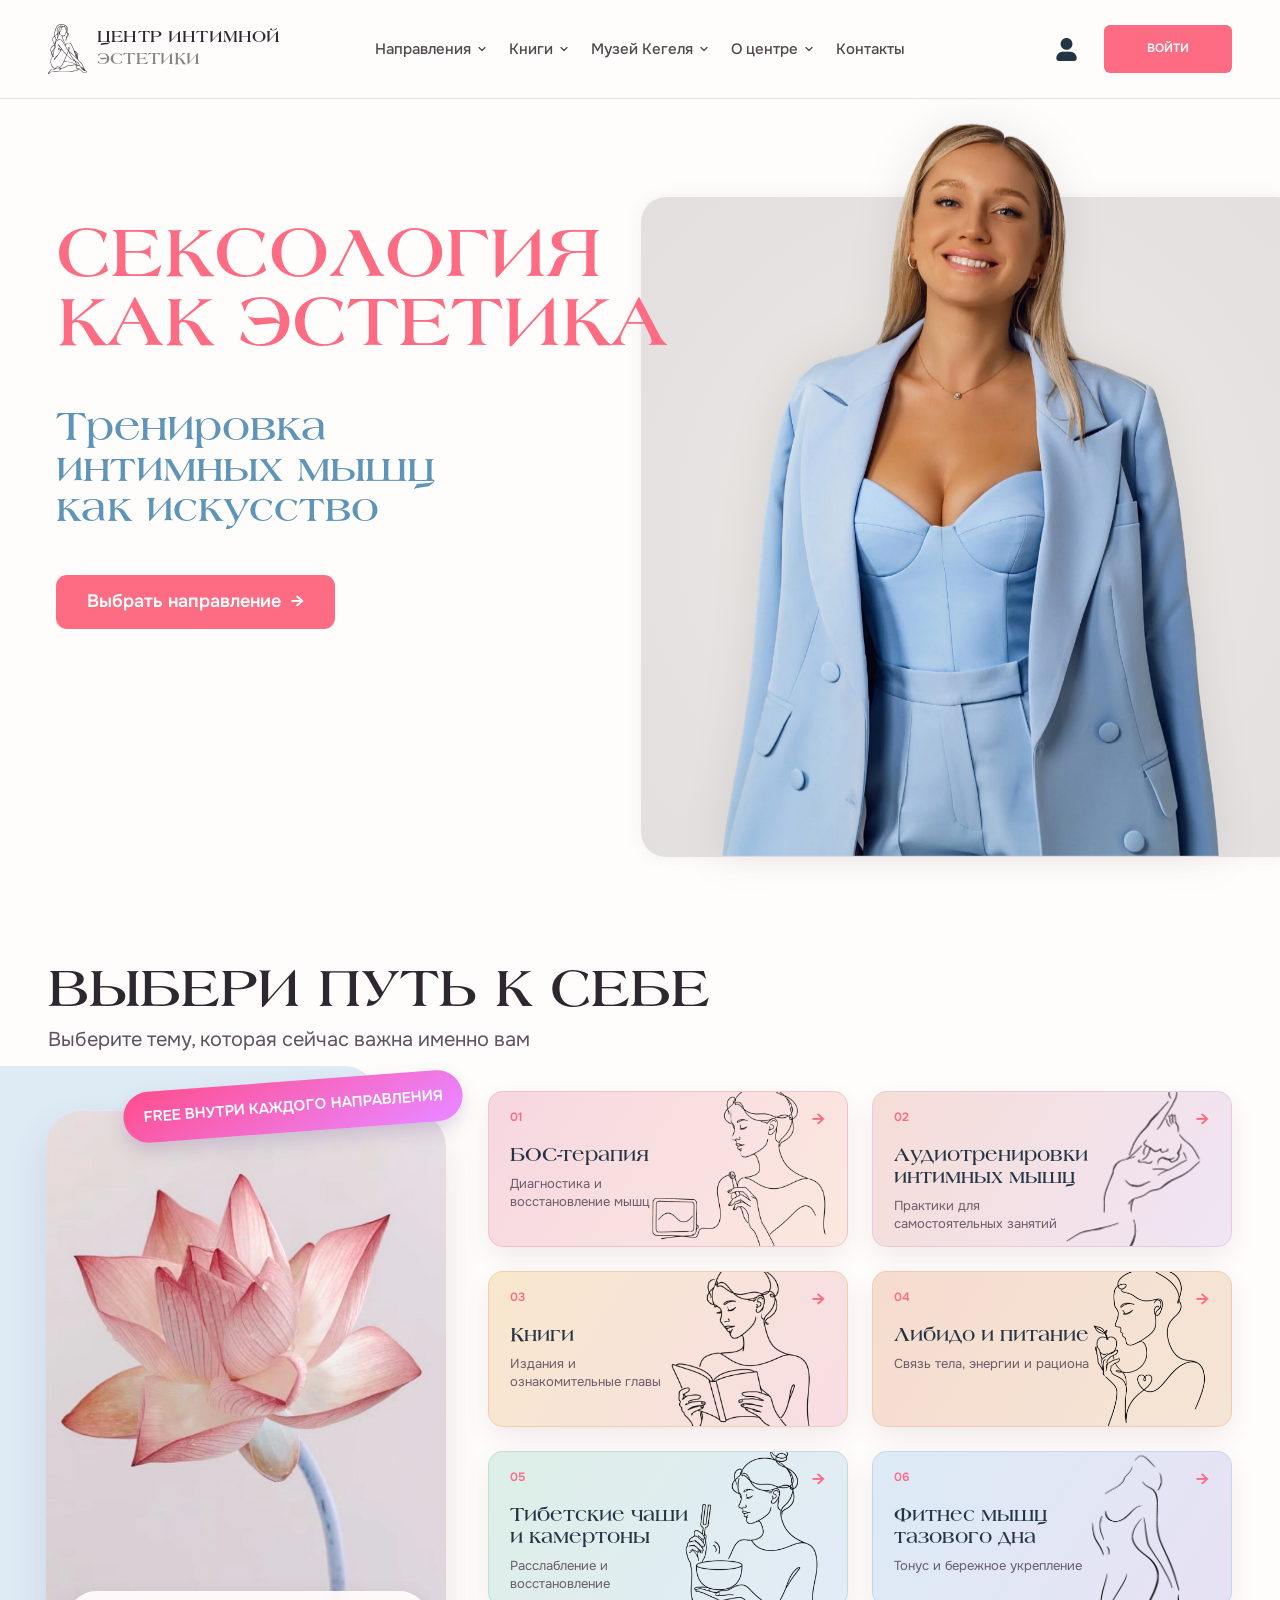
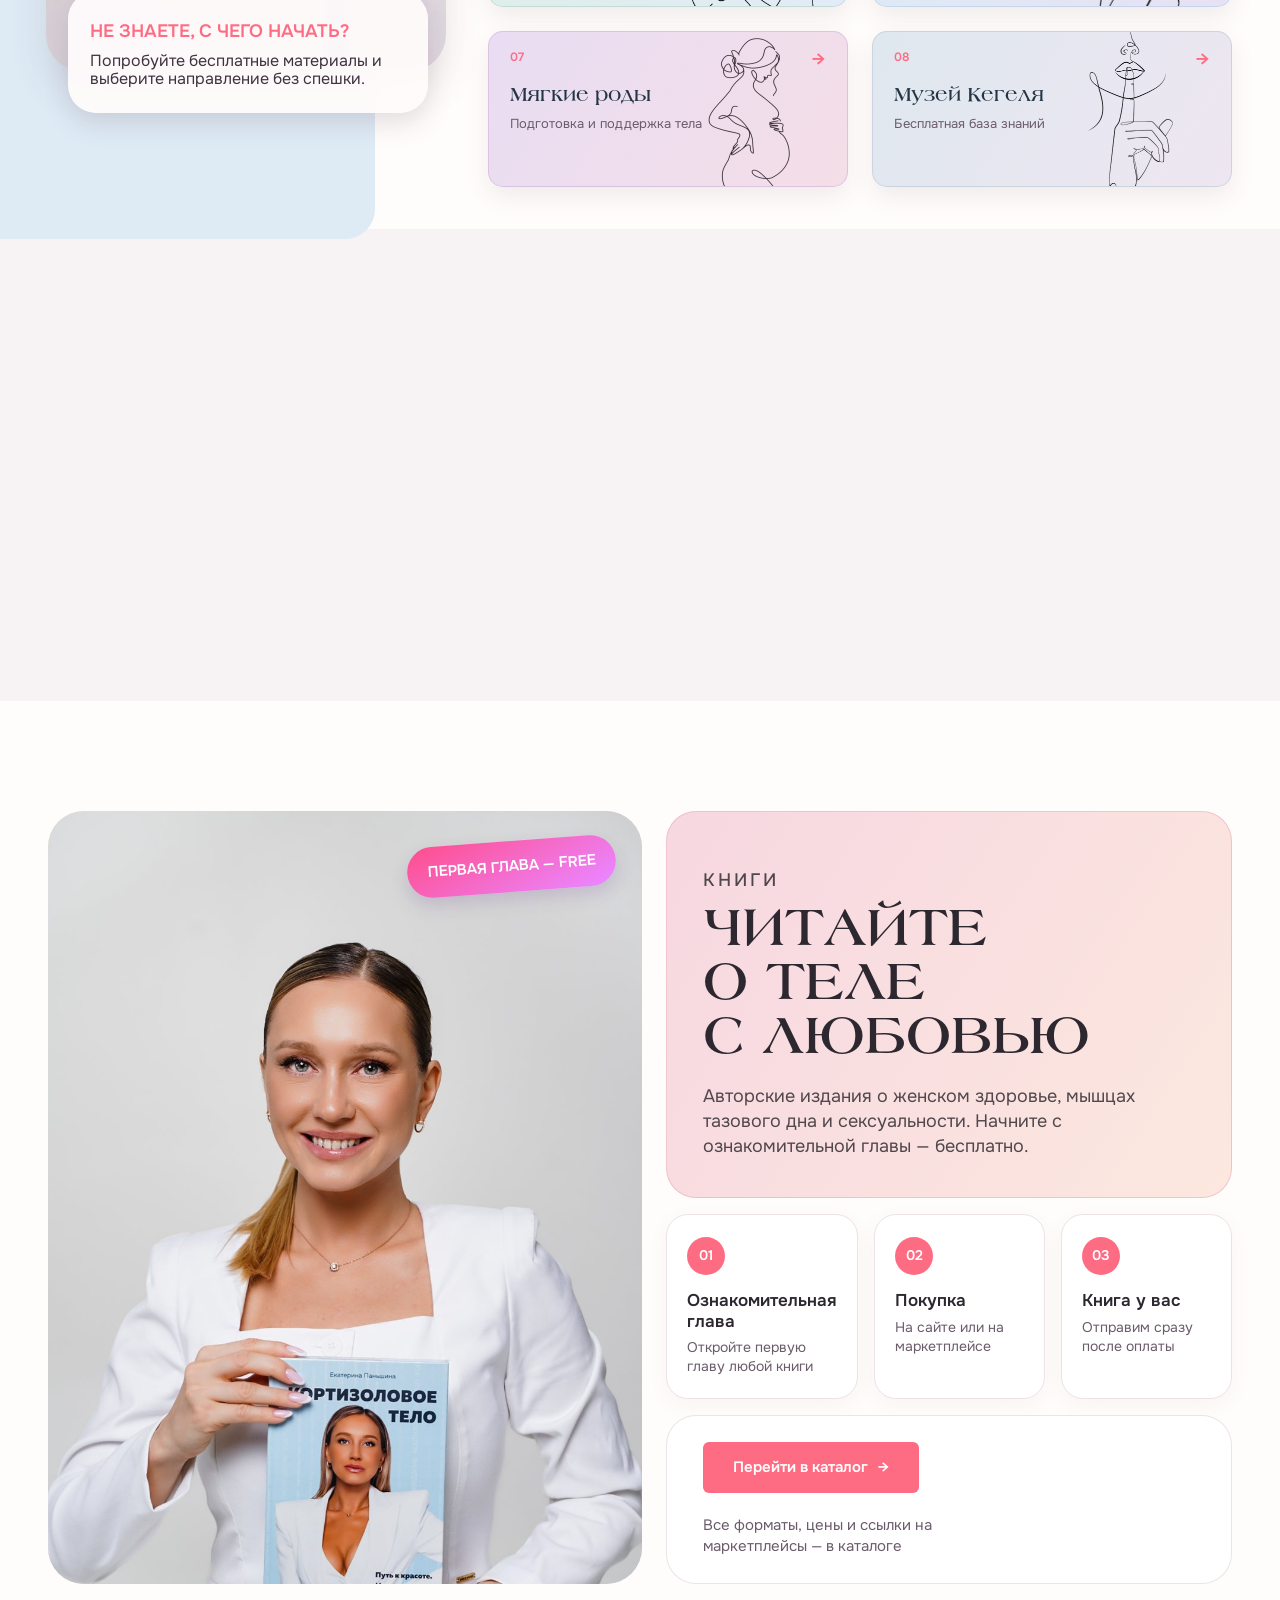
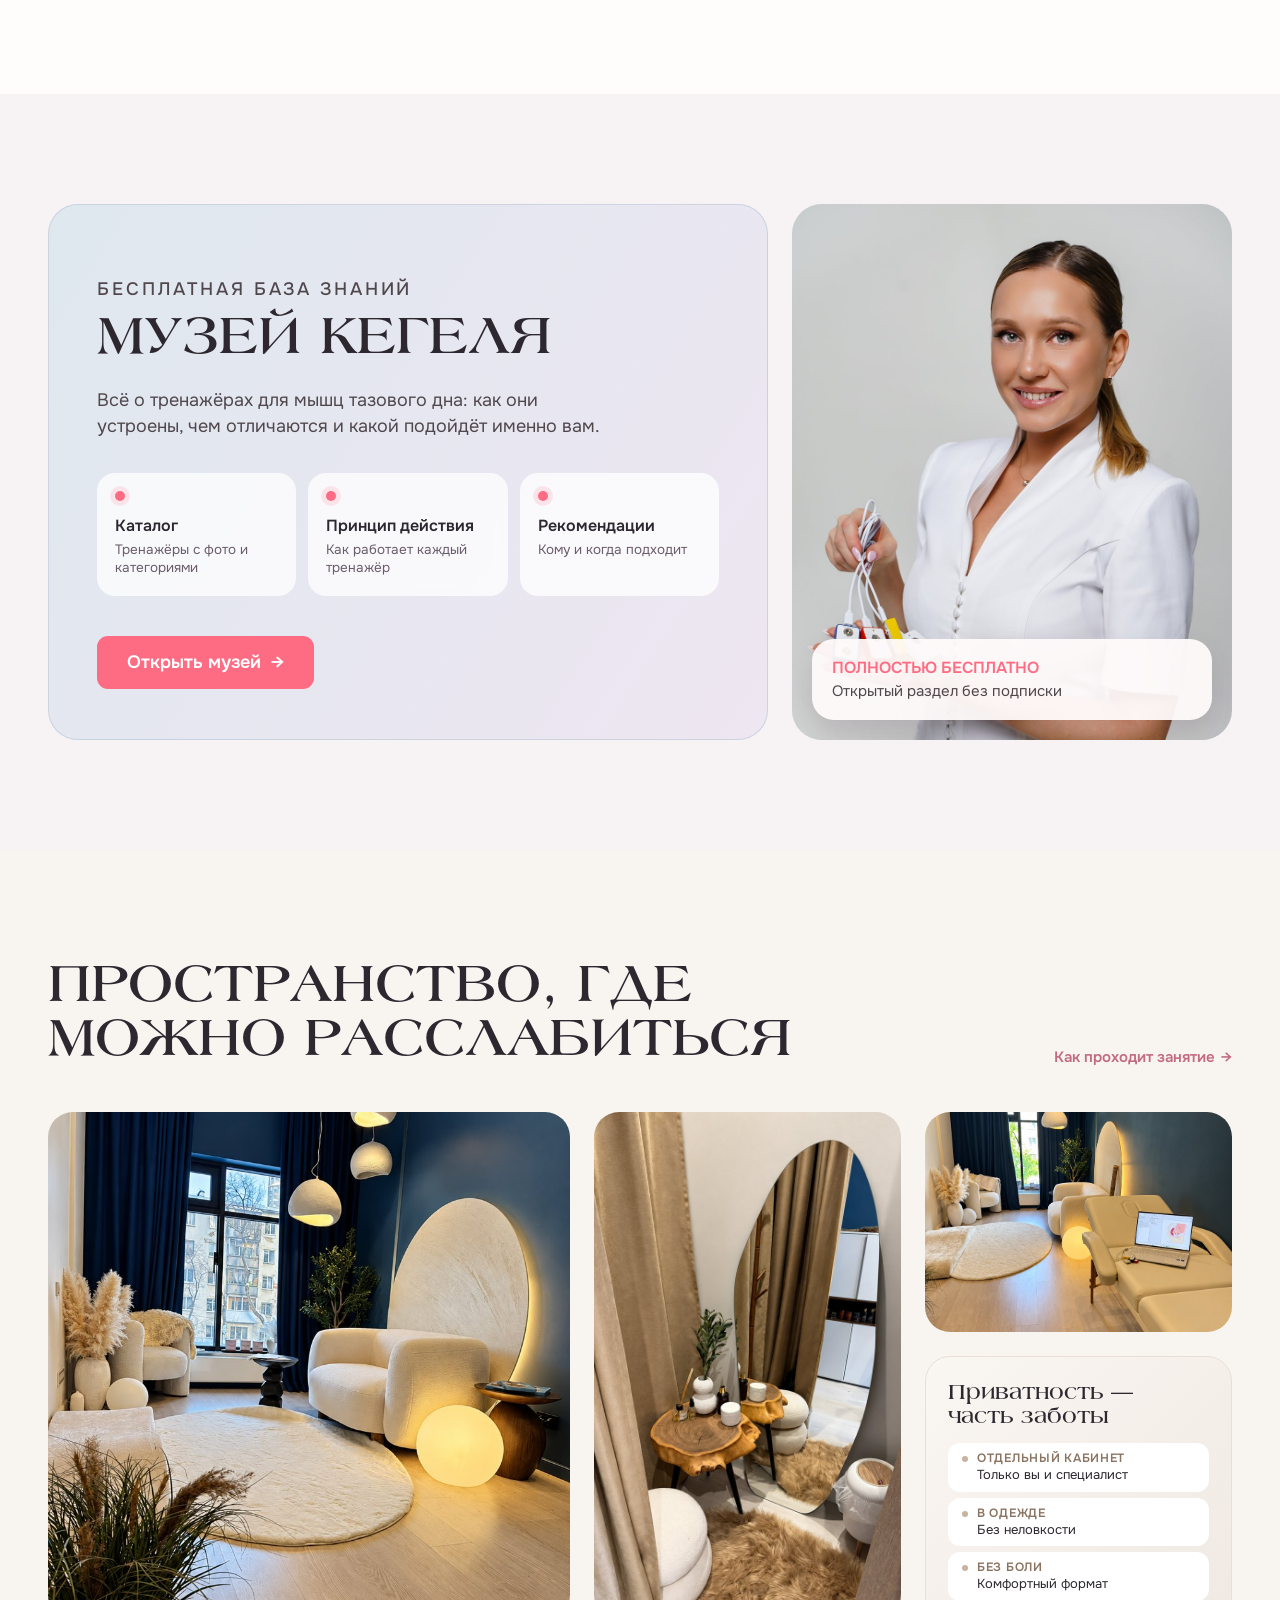
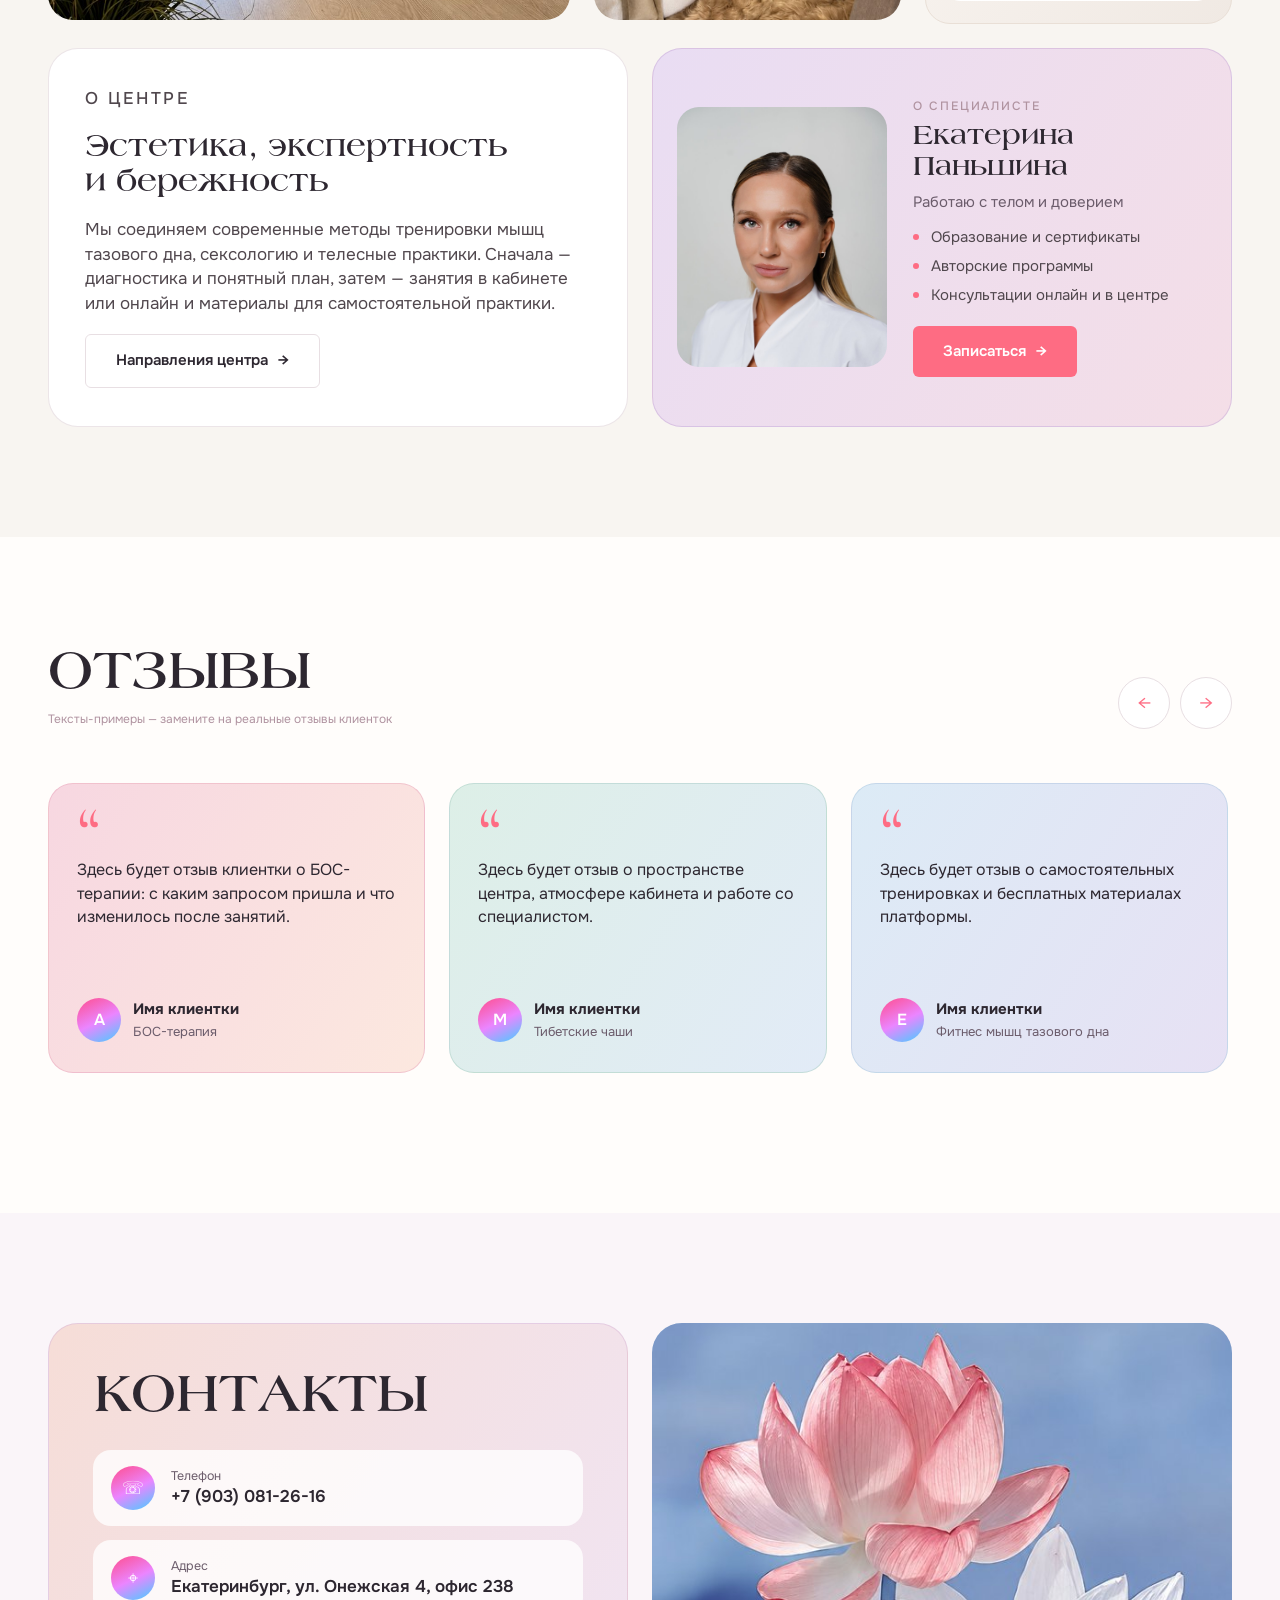
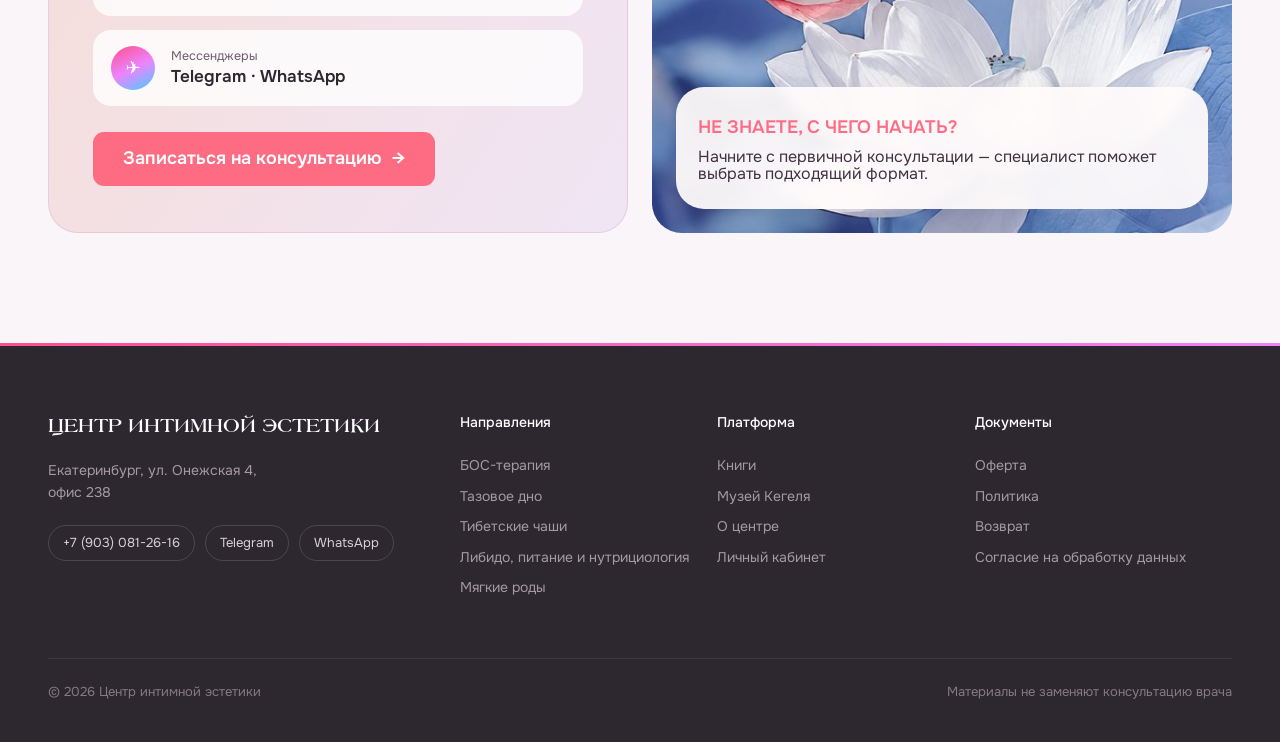
==== site/index.html @ 7b6d7048 "БОС-терапия: попап записи, правки по мобильной версии - Попап записи с формой (имя, телефон с маской" ====
<!doctype html>
<html lang="ru">
<head>
  <meta charset="utf-8">
  <meta name="viewport" content="width=device-width, initial-scale=1">
  <meta name="robots" content="noindex, nofollow, noarchive">
  <title>Центр интимной эстетики — сексология как эстетика</title>
  <meta name="description" content="Платформа женского здоровья: БОС-терапия, фитнес мышц тазового дна, аудиотренировки, книги и Музей Кегеля.">
  <link rel="preconnect" href="https://fonts.googleapis.com">
  <link rel="preconnect" href="https://fonts.gstatic.com" crossorigin>
  <link href="https://fonts.googleapis.com/css2?family=Onest:wght@400;500;600;700&family=Cormorant+Garamond:wght@600&display=swap" rel="stylesheet">
  <link rel="stylesheet" href="css/style.css">
  <link rel="icon" href="assets/img/logo.svg">
</head>
<body data-page="home">
  <div data-header style="height:99px"></div>

  <main>
    <!-- 1. Первый экран -->
    <section class="hero">
      <div class="container hero__inner">
        <div class="hero__text">
          <h1 class="display hero__title">
            <span class="split-line"><span>Сексология</span></span>
            <span class="split-line"><span style="--d:.12s">как эстетика</span></span>
          </h1>
          <p class="hero__sub" data-reveal style="--d:.35s">Тренировка интимных мышц как искусство</p>
          <a class="btn" href="directions.html" data-reveal style="--d:.5s">Выбрать направление <span class="arr">→</span></a>
        </div>
        <div class="hero__media" data-reveal="zoom" style="--d:.15s">
          <div class="hero__plate"></div>
          <img class="hero__photo" src="assets/img/hero-main.png" alt="Екатерина Паньшина" data-parallax="0.04" data-pointer="10">
        </div>
      </div>
    </section>

    <!-- 2. Навигатор направлений -->
    <section class="dirs" id="directions">
      <div class="container">
        <h2 class="h-section"><span class="split-line"><span>Выбери путь к себе</span></span></h2>
        <p class="lead" data-reveal style="--d:.15s;margin-top:10px">Выберите тему, которая сейчас важна именно вам</p>

        <div class="dirs__layout">
          <div class="dirs__aside">
            <div class="dirs__aside-bg" data-reveal="left"></div>
            <span class="badge-free dirs__badge">Free внутри каждого направления</span>
            <div class="dirs__photo" data-reveal="zoom">
              <img src="assets/img/lotus-card.png" alt="Цветок лотоса">
            </div>
            <div class="dirs__hint" data-reveal style="--d:.2s">
              <b>Не знаете, с чего начать?</b>
              <p>Попробуйте бесплатные материалы и выберите направление без спешки.</p>
            </div>
          </div>
          <div class="dir-grid" data-dir-grid></div>
        </div>
      </div>
    </section>

    <!-- 3. Популярные материалы -->
    <section class="materials">
      <div class="container">
        <div class="section-head section-head--row">
          <div data-reveal>
            <p class="eyebrow">Контент</p>
            <h2 class="h-card">Популярные материалы</h2>
          </div>
          <a class="link-arrow" href="directions.html" data-reveal>Все материалы <span class="arr">→</span></a>
        </div>
        <div class="mat-grid">
          <a class="mat-card" href="soon.html?s=fitness" data-reveal style="--d:0s">
            <div class="mat-card__thumb" style="--g:linear-gradient(123deg,#d7e3ec,#e2e6f4)"><span class="mat-card__type">ВИДЕО</span><span class="mat-card__play mat-card__play--pulse"></span></div>
            <div class="mat-card__body"><h3>Дыхание для тазового дна</h3><p>Фитнес · 12 мин</p></div>
          </a>
          <a class="mat-card" href="soon.html?s=audio" data-reveal style="--d:.08s">
            <div class="mat-card__thumb" style="--g:linear-gradient(123deg,#f2dce2,#f3e4ef)"><span class="mat-card__type">АУДИО</span><span class="mat-card__play"></span></div>
            <div class="mat-card__body"><h3>Медитация на расслабление</h3><p>Аудио · 18 мин</p></div>
          </a>
          <a class="mat-card" href="soon.html?s=libido" data-reveal style="--d:.16s">
            <div class="mat-card__thumb" style="--g:linear-gradient(123deg,#eebfde,#f3d3e6)"><span class="mat-card__type">PDF</span></div>
            <div class="mat-card__body"><h3>Рацион для либидо</h3><p>Питание · чек-лист</p></div>
          </a>
          <a class="mat-card" href="bos.html" data-reveal style="--d:.24s">
            <div class="mat-card__thumb" style="--g:linear-gradient(123deg,#e6dbe0,#ece2ee)"><span class="mat-card__type">ВИДЕО</span><span class="mat-card__play"></span></div>
            <div class="mat-card__body"><h3>БОС: первая сессия</h3><p>БОС-терапия · 15 мин</p></div>
          </a>
        </div>
      </div>
    </section>

    <!-- 4. Книги -->
    <section class="section" id="books">
      <div class="container">
        <div class="books">
          <div class="books__visual" data-reveal="left">
            <span class="badge-free">Первая глава — free</span>
            <img src="assets/img/photo-06739.jpg" alt="Екатерина Паньшина с книгой">
          </div>
          <div class="books__content">
            <div class="g-card books__lead" style="--g:var(--g-rose);--bd:var(--b-rose)" data-reveal>
              <p class="eyebrow">Книги</p>
              <h2 class="h-section" style="margin-top:10px">Читайте<br>о теле с&nbsp;любовью</h2>
              <p>Авторские издания о женском здоровье, мышцах тазового дна и сексуальности. Начните с ознакомительной главы — бесплатно.</p>
            </div>
            <div class="steps">
              <div class="step" style="--g:var(--g-sand);--d:.05s" data-reveal><span class="step__n">01</span><b>Ознакомительная глава</b><small>Откройте первую главу любой книги</small></div>
              <div class="step" style="--g:var(--g-peach)" data-reveal><span class="step__n">02</span><b>Покупка</b><small>На сайте или на маркетплейсе</small></div>
              <div class="step" style="--g:var(--g-lilac)" data-reveal><span class="step__n">03</span><b>Книга у вас</b><small>Отправим сразу после оплаты</small></div>
            </div>
            <div class="g-card books__cta" style="--g:#fff" data-reveal>
              <a class="btn btn--sm" href="soon.html?s=books">Перейти в каталог <span class="arr">→</span></a>
              <p>Все форматы, цены и ссылки на маркетплейсы — в каталоге</p>
            </div>
          </div>
        </div>
      </div>
    </section>

    <!-- 5. Музей Кегеля -->
    <section class="section section--soft" id="museum">
      <div class="container">
        <div class="museum">
          <div class="g-card museum__main" style="--g:var(--g-mist);--bd:var(--b-mist)" data-reveal>
            <p class="eyebrow">Бесплатная база знаний</p>
            <h2 class="h-section" style="margin-top:10px">Музей Кегеля</h2>
            <p>Всё о тренажёрах для мышц тазового дна: как они устроены, чем отличаются и какой подойдёт именно вам.</p>
            <div class="museum__features">
              <div class="feature"><i></i><b>Каталог</b><small>Тренажёры с фото и категориями</small></div>
              <div class="feature"><i></i><b>Принцип действия</b><small>Как работает каждый тренажёр</small></div>
              <div class="feature"><i></i><b>Рекомендации</b><small>Кому и когда подходит</small></div>
            </div>
            <a class="btn" href="soon.html?s=museum" style="margin-top:40px">Открыть музей <span class="arr">→</span></a>
          </div>
          <div class="museum__photo" data-reveal="right">
            <img src="assets/img/photo-06756.jpg" alt="Екатерина Паньшина с тренажёрами для мышц тазового дна">
            <div class="museum__tag"><b>Полностью бесплатно</b><span>Открытый раздел без подписки</span></div>
          </div>
        </div>
      </div>
    </section>

    <!-- 6. О центре и пространстве -->
    <section class="section section--warm" id="about">
      <div class="container">
        <div class="section-head section-head--row">
          <div>
            <h2 class="h-section"><span class="split-line"><span>Пространство, где</span></span><span class="split-line"><span style="--d:.1s">можно расслабиться</span></span></h2>
          </div>
          <a class="link-arrow" href="bos.html#cabinet" data-reveal>Как проходит занятие <span class="arr">→</span></a>
        </div>
        <div class="space-grid">
          <div class="space-img space-img--large" data-reveal="zoom"><img src="assets/img/interior-3.jpg" alt="Кабинет центра" loading="lazy"></div>
          <div class="space-img space-img--tall" data-reveal="zoom" style="--d:.1s"><img src="assets/img/interior-1.jpg" alt="Зона переодевания" loading="lazy"></div>
          <div class="space-img space-img--small" data-reveal="zoom" style="--d:.2s"><img src="assets/img/interior-2.jpg" alt="Кушетка и оборудование" loading="lazy"></div>
          <div class="privacy" data-reveal style="--d:.3s">
            <h3>Приватность —<br>часть заботы</h3>
            <ul>
              <li><b>Отдельный кабинет</b>Только вы и специалист</li>
              <li><b>В одежде</b>Без неловкости</li>
              <li><b>Без боли</b>Комфортный формат</li>
            </ul>
          </div>
        </div>

        <div class="about-row" id="specialist">
          <div class="g-card about-card" style="--g:#fff" data-reveal>
            <p class="eyebrow">О центре</p>
            <h3 class="h-card" style="font-size:32px">Эстетика, экспертность<br>и бережность</h3>
            <p>Мы соединяем современные методы тренировки мышц тазового дна, сексологию и телесные практики. Сначала — диагностика и понятный план, затем — занятия в кабинете или онлайн и материалы для самостоятельной практики.</p>
            <a class="btn btn--ghost btn--sm" href="bos.html">Направления центра <span class="arr">→</span></a>
          </div>
          <div class="g-card about-spec" style="--g:var(--g-violet);--bd:var(--b-violet);--d:.1s" data-reveal>
            <div class="about-spec__img"><img src="assets/img/photo-07214.jpg" alt="Екатерина Паньшина" loading="lazy"></div>
            <div>
              <p class="eyebrow">О специалисте</p>
              <h3 class="h-card" style="font-size:28px;margin-top:8px">Екатерина<br>Паньшина</h3>
              <p style="margin-top:8px;font-size:15px;color:var(--muted)">Работаю с телом и доверием</p>
              <ul>
                <li>Образование и сертификаты</li>
                <li>Авторские программы</li>
                <li>Консультации онлайн и в центре</li>
              </ul>
              <a class="btn btn--sm" href="bos.html#formats" data-booking>Записаться <span class="arr">→</span></a>
            </div>
          </div>
        </div>
      </div>
    </section>

    <!-- 7. Отзывы -->
    <section class="section" id="reviews">
      <div class="container reviews-wrap" data-slider>
        <div class="section-head section-head--row">
          <div>
            <h2 class="h-section"><span class="split-line"><span>Отзывы</span></span></h2>
            <span class="placeholder-note">Тексты-примеры — замените на реальные отзывы клиенток</span>
          </div>
          <div class="slider-nav" data-reveal>
            <button class="slider-btn" type="button" data-dir="-1" aria-label="Назад">←</button>
            <button class="slider-btn" type="button" data-dir="1" aria-label="Вперёд">→</button>
          </div>
        </div>
        <div class="reviews">
          <article class="review" style="--g:var(--g-rose);--bd:var(--b-rose)" data-reveal>
            <span class="review__q">“</span>
            <p>Здесь будет отзыв клиентки о БОС-терапии: с каким запросом пришла и что изменилось после занятий.</p>
            <footer><span class="review__ava">А</span><span><b>Имя клиентки</b><small>БОС-терапия</small></span></footer>
          </article>
          <article class="review" style="--g:var(--g-mint);--bd:var(--b-mint);--d:.08s" data-reveal>
            <span class="review__q">“</span>
            <p>Здесь будет отзыв о пространстве центра, атмосфере кабинета и работе со специалистом.</p>
            <footer><span class="review__ava">М</span><span><b>Имя клиентки</b><small>Тибетские чаши</small></span></footer>
          </article>
          <article class="review" style="--g:var(--g-sky);--bd:var(--b-sky);--d:.16s" data-reveal>
            <span class="review__q">“</span>
            <p>Здесь будет отзыв о самостоятельных тренировках и бесплатных материалах платформы.</p>
            <footer><span class="review__ava">Е</span><span><b>Имя клиентки</b><small>Фитнес мышц тазового дна</small></span></footer>
          </article>
          <article class="review" style="--g:var(--g-violet);--bd:var(--b-violet)">
            <span class="review__q">“</span>
            <p>Здесь будет отзыв о подготовке к родам и восстановлении после них.</p>
            <footer><span class="review__ava">О</span><span><b>Имя клиентки</b><small>Мягкие роды</small></span></footer>
          </article>
        </div>
      </div>
    </section>

    <!-- 8. Контакты -->
    <section class="section section--rose" id="contacts">
      <div class="container">
        <div class="contacts">
          <div class="g-card contacts__card" style="--g:var(--g-lilac);--bd:var(--b-lilac)" data-reveal="left">
            <h2 class="h-section">Контакты</h2>
            <div class="contacts__list">
              <a class="contacts__row" href="tel:+79030812616"><span class="contacts__ico">☏</span><span><small>Телефон</small><b>+7 (903) 081-26-16</b></span></a>
              <div class="contacts__row"><span class="contacts__ico">⌖</span><span><small>Адрес</small><b>Екатеринбург, ул. Онежская 4, офис 238</b></span></div>
              <a class="contacts__row" href="#"><span class="contacts__ico">✈</span><span><small>Мессенджеры</small><b>Telegram · WhatsApp</b></span></a>
            </div>
            <a class="btn" href="bos.html#formats" data-booking="online" style="align-self:flex-start">Записаться на консультацию <span class="arr">→</span></a>
          </div>
          <div class="contacts__visual" data-reveal="right">
            <img src="assets/img/flower-bg-3.jpg" alt="">
            <div class="dirs__hint">
              <b>Не знаете, с чего начать?</b>
              <p>Начните с первичной консультации — специалист поможет выбрать подходящий формат.</p>
            </div>
          </div>
        </div>
      </div>
    </section>
  </main>

  <div data-footer></div>
  <script src="js/main.js"></script>
</body>
</html>
---- site/css/style.css ----
/* ==========================================================================
   Центр интимной эстетики — стили
   Токены сняты с макета Figma (Page 6)
   ========================================================================== */

@font-face {
  font-family: "LagunaC";
  src: url("../assets/fonts/lagunac_bold.otf") format("opentype");
  font-weight: 700;
  font-display: swap;
}
@font-face {
  font-family: "LagunaC";
  src: url("../assets/fonts/lagunac.otf") format("opentype");
  font-weight: 400;
  font-display: swap;
}

:root {
  /* фон */
  --bg: #fffdfb;
  --bg-rose: #faf5f9;
  --bg-soft: #f7f2f4;
  --bg-sky: #edf3fa;
  --bg-sky-2: #deebf5;

  /* текст */
  --ink: #2d2730;
  --ink-2: #332633;
  --ink-blue: #233544;
  --text: #50474d;
  --text-2: #615261;
  --muted: #6b5c6b;
  --muted-2: #897f7f;
  --line: #e8dfe3;
  --line-2: #ece3e6;

  /* акценты */
  --pink: #fe6c83;
  --pink-hover: #f7566f;
  --pink-deep: #c26b82;
  --blue: #5e94b8;
  --caption: #b093a0;

  /* градиенты плашек направлений — основа визуального языка сайта */
  --g-rose:     linear-gradient(123deg, #f7d7e1 0%, #fce8df 100%);
  --g-lilac:    linear-gradient(123deg, #f6ddd7 0%, #f0e5f5 100%);
  --g-sand:     linear-gradient(123deg, #f8e8cd 0%, #f8dde4 100%);
  --g-peach:    linear-gradient(123deg, #f5dccf 0%, #f5e5d5 100%);
  --g-mint:     linear-gradient(123deg, #ddefe7 0%, #e2ebf7 100%);
  --g-sky:      linear-gradient(123deg, #dcebf6 0%, #e7e1f4 100%);
  --g-violet:   linear-gradient(123deg, #e9ddf3 0%, #f4dee7 100%);
  --g-mist:     linear-gradient(123deg, #dfe8ef 0%, #eee6f1 100%);
  --g-periwinkle: linear-gradient(110deg, #c9d6fb 0%, #e9eefd 100%);
  --g-badge:    linear-gradient(154deg, #ff4d8c 0%, #eb85ff 52%, #54c7ff 95%);

  --b-rose: rgba(234, 165, 187, .5);
  --b-lilac: rgba(218, 183, 216, .5);
  --b-sand: rgba(229, 190, 131, .5);
  --b-peach: rgba(231, 183, 154, .5);
  --b-mint: rgba(168, 206, 194, .5);
  --b-sky: rgba(171, 200, 224, .5);
  --b-violet: rgba(200, 170, 216, .5);
  --b-mist: rgba(175, 194, 208, .5);

  --shadow-card: 0 10px 24px rgba(89, 59, 82, .09);
  --shadow-card-hover: 0 22px 44px rgba(89, 59, 82, .16);
  --shadow-soft: 0 6px 20px rgba(90, 70, 80, .05);

  --font-display: "LagunaC", "Cormorant Garamond", Georgia, serif;
  --font-body: "Onest", system-ui, -apple-system, "Segoe UI", sans-serif;
  --font-price: "Cormorant Garamond", Georgia, serif;

  --container: 1280px;
  --gutter: 80px;
  --header-h: 99px;
  --ease: cubic-bezier(.22, .8, .24, 1);
  --ease-spring: cubic-bezier(.34, 1.56, .64, 1);
}

*, *::before, *::after { box-sizing: border-box; }
html { scroll-behavior: smooth; -webkit-text-size-adjust: 100%; }
body {
  margin: 0;
  font-family: var(--font-body);
  font-size: 16px;
  line-height: 1.4;
  color: var(--text);
  background: var(--bg);
  -webkit-font-smoothing: antialiased;
  overflow-x: hidden;
}
html, body { overflow-x: clip; }
main > section { overflow-x: clip; }
img { max-width: 100%; display: block; }
a { color: inherit; text-decoration: none; }
button { font: inherit; color: inherit; background: none; border: 0; padding: 0; cursor: pointer; }
h1, h2, h3, h4, p { margin: 0; }
ul { margin: 0; padding: 0; list-style: none; }
:focus-visible { outline: 2px solid var(--pink); outline-offset: 3px; border-radius: 6px; }
html:has(body.is-locked) { overflow: hidden; }

.container {
  width: 100%;
  max-width: calc(var(--container) + var(--gutter) * 2);
  margin: 0 auto;
  padding: 0 var(--gutter);
}
.visually-hidden { position: absolute !important; width: 1px; height: 1px; overflow: hidden; clip: rect(0 0 0 0); white-space: nowrap; }

/* ---------- типографика ---------- */
.display {
  font-family: var(--font-display);
  font-weight: 700;
  line-height: .96;
  text-transform: uppercase;
  color: var(--ink);
}
.h-section {
  font-family: var(--font-display);
  font-weight: 700;
  font-size: 54px;
  line-height: 1;
  text-transform: uppercase;
  color: var(--ink);
  letter-spacing: 0;
}
.h-card {
  font-family: var(--font-display);
  font-weight: 700;
  color: var(--ink);
  line-height: 1.1;
}
.lead { font-size: 20px; line-height: 1.1; color: var(--text-2); }
.eyebrow {
  font-size: 12px;
  font-weight: 500;
  letter-spacing: .16em;
  text-transform: uppercase;
  color: var(--caption);
}
.kicker {
  font-size: 15px;
  font-weight: 600;
  text-transform: uppercase;
  color: var(--pink);
  letter-spacing: 0;
}
.section-head { margin-bottom: 44px; }
.section-head .lead { margin-top: 14px; }
.section-head--row { display: flex; align-items: flex-end; justify-content: space-between; gap: 24px; }

/* ---------- кнопки ---------- */
.btn {
  --btn-bg: var(--pink);
  position: relative;
  display: inline-flex;
  align-items: center;
  justify-content: center;
  gap: 10px;
  padding: 15px 30px;
  border-radius: 11px;
  background: var(--btn-bg);
  color: #fff;
  font-weight: 600;
  font-size: 18px;
  line-height: 1.3;
  white-space: nowrap;
  overflow: hidden;
  isolation: isolate;
  transition: transform .35s var(--ease), box-shadow .35s var(--ease), background-color .3s;
  box-shadow: 0 8px 18px rgba(254, 108, 131, .0);
}
.btn::before { /* мягкий градиентный перелив при наведении */
  content: "";
  position: absolute; inset: 0;
  background: var(--g-badge);
  opacity: 0;
  z-index: -1;
  transition: opacity .45s var(--ease);
}
.btn::after { /* блик */
  content: "";
  position: absolute; top: 0; bottom: 0; left: -60%;
  width: 40%;
  background: linear-gradient(100deg, transparent, rgba(255,255,255,.45), transparent);
  transform: skewX(-18deg);
  transition: left .7s var(--ease);
  z-index: -1;
}
.btn:hover { transform: translateY(-2px); box-shadow: 0 12px 26px rgba(254, 108, 131, .35); }
.btn:hover::after { left: 130%; }
.btn:active { transform: translateY(0) scale(.98); }
.btn .arr { display: inline-block; transition: transform .35s var(--ease-spring); }
.btn:hover .arr { transform: translateX(4px); }
.btn--sm { font-size: 15px; padding: 16px 30px; border-radius: 6px; }
.btn--xs { font-size: 12px; padding: 16px 20px; border-radius: 6px; text-transform: uppercase; min-width: 128px; }
.btn--ghost {
  --btn-bg: #fff;
  color: var(--ink);
  border: 1px solid var(--line);
}
.btn--ghost:hover { color: #fff; border-color: transparent; }
.btn--ghost:hover::before { opacity: 1; }
.btn--gradient::before { opacity: 1; }
.link-arrow {
  display: inline-flex; align-items: center; gap: 6px;
  color: var(--pink-deep); font-weight: 600; font-size: 15px;
}
.link-arrow .arr { transition: transform .35s var(--ease-spring); }
.link-arrow:hover .arr { transform: translateX(5px); }

/* ---------- градиентная плашка FREE ---------- */
.badge-free {
  display: inline-flex; align-items: center; justify-content: center;
  padding: 18px 20px;
  border-radius: 60px;
  background: var(--g-badge);
  background-size: 180% 180%;
  color: #fff;
  font-weight: 600;
  font-size: 15px;
  line-height: 1;
  text-transform: uppercase;
  white-space: nowrap;
  box-shadow: 0 8px 18px rgba(97, 56, 140, .18);
  transform: rotate(-4.25deg);
  animation: gradientShift 6s ease-in-out infinite, badgeFloat 5s ease-in-out infinite;
}
@keyframes gradientShift { 0%,100% { background-position: 0% 30%; } 50% { background-position: 100% 70%; } }
@keyframes badgeFloat { 0%,100% { transform: rotate(-4.25deg) translateY(0); } 50% { transform: rotate(-3deg) translateY(-6px); } }

.chip {
  display: inline-flex; align-items: center;
  padding: 3px 9px;
  border-radius: 6px;
  font-size: 15px;
  color: var(--text);
  background: #e3e9fb;
}

/* ==========================================================================
   Header
   ========================================================================== */
.site-header {
  position: sticky; top: 0; z-index: 100;
  background: rgba(255, 253, 251, .92);
  backdrop-filter: blur(10px);
  -webkit-backdrop-filter: blur(10px);
  border-bottom: 1px solid var(--line);
  transition: box-shadow .4s var(--ease), background-color .4s;
}
.site-header.is-scrolled { box-shadow: 0 10px 30px rgba(89, 59, 82, .07); background: rgba(255, 253, 251, .97); }
.header-bar {
  position: relative;
  display: flex; align-items: center; justify-content: space-between;
  height: 98px;
  transition: height .4s var(--ease);
}
.site-header.is-scrolled .header-bar { height: 78px; }

.logo { display: flex; align-items: center; gap: 10px; filter: drop-shadow(0 0 10px #fff); }
.logo img { width: 39px; height: 50px; transition: transform .6s var(--ease); }
.logo:hover img { transform: rotate(-6deg) scale(1.05); }
.logo__text {
  font-family: var(--font-display); font-weight: 700;
  font-size: 17px; line-height: 18.7px; letter-spacing: .01em; text-transform: uppercase;
  display: flex; flex-direction: column; gap: 3px;
}
.logo__text span:first-child { color: #2d2730; }
.logo__text span:last-child { color: var(--muted-2); }

.nav { position: absolute; left: 50%; transform: translateX(-50%); display: flex; gap: 30px; align-items: center; }
.nav__item { position: relative; }
.nav__link {
  position: relative;
  display: inline-flex; align-items: center; gap: 6px;
  font-size: 15px; font-weight: 500; color: var(--text);
  padding: 10px 0;
  transition: color .25s;
}
.nav__link::after {
  content: ""; position: absolute; left: 0; right: 0; bottom: 2px; height: 2px;
  background: var(--ink); border-radius: 2px;
  transform: scaleX(0); transform-origin: left;
  transition: transform .45s var(--ease);
}
.nav__link:hover, .nav__item.is-open .nav__link { color: var(--ink); }
.nav__link:hover::after, .nav__item.is-open .nav__link::after, .nav__link.is-active::after { transform: scaleX(1); }
.nav__link.is-active { color: var(--ink); }
.nav__link .chev { width: 10px; height: 10px; transition: transform .35s var(--ease); }
.nav__item.is-open .chev { transform: rotate(180deg); }

.header-actions { display: flex; align-items: center; gap: 16px; }
.icon-btn {
  width: 44px; height: 44px; border-radius: 50%;
  display: grid; place-items: center;
  transition: background-color .3s, transform .3s var(--ease);
}
.icon-btn:hover { background: var(--bg-soft); transform: translateY(-1px); }
.icon-user {
  width: 23px; height: 23px; background: var(--ink-blue);
  -webkit-mask: url("../assets/img/icon-user.png") center / contain no-repeat;
          mask: url("../assets/img/icon-user.png") center / contain no-repeat;
}
.burger { display: none; width: 44px; height: 44px; border-radius: 50%; background: var(--bg-soft); position: relative; }
.burger span { position: absolute; left: 13px; right: 13px; height: 1.6px; background: var(--ink); border-radius: 2px; transition: transform .45s var(--ease), opacity .3s, top .45s var(--ease); }
.burger span:nth-child(1) { top: 18px; }
.burger span:nth-child(2) { top: 25px; }
.is-menu-open .burger span:nth-child(1) { top: 21.5px; transform: rotate(45deg); }
.is-menu-open .burger span:nth-child(2) { top: 21.5px; transform: rotate(-45deg); }

/* ---------- мега-меню (десктоп) ---------- */
.mega {
  position: absolute; left: 0; right: 0; top: 100%;
  pointer-events: none;
  visibility: hidden;
}
.mega__panel {
  background: rgba(255, 253, 251, .98);
  border-bottom: 1px solid var(--line);
  box-shadow: 0 30px 60px rgba(89, 59, 82, .12);
  border-radius: 0 0 30px 30px;
  clip-path: inset(0 0 100% 0 round 0 0 30px 30px);
  transition: clip-path .55s var(--ease);
  overflow: hidden;
}
.mega.is-open { pointer-events: auto; visibility: visible; }
.mega.is-open .mega__panel { clip-path: inset(0 0 0 0 round 0 0 30px 30px); }
.mega__inner { padding-top: 34px; padding-bottom: 38px; }
.mega__section { display: none; }
.mega__section.is-active { display: grid; }
.mega [data-stagger] > * { opacity: 0; transform: translateY(12px); transition: opacity .45s var(--ease), transform .55s var(--ease); }
.mega.is-open .mega__section.is-active [data-stagger] > * { opacity: 1; transform: none; }
.mega.is-open .mega__section.is-active [data-stagger] > *:nth-child(2) { transition-delay: .04s; }
.mega.is-open .mega__section.is-active [data-stagger] > *:nth-child(3) { transition-delay: .08s; }
.mega.is-open .mega__section.is-active [data-stagger] > *:nth-child(4) { transition-delay: .12s; }
.mega.is-open .mega__section.is-active [data-stagger] > *:nth-child(5) { transition-delay: .16s; }
.mega.is-open .mega__section.is-active [data-stagger] > *:nth-child(6) { transition-delay: .2s; }
.mega.is-open .mega__section.is-active [data-stagger] > *:nth-child(7) { transition-delay: .24s; }
.mega.is-open .mega__section.is-active [data-stagger] > *:nth-child(8) { transition-delay: .28s; }
.mega-backdrop {
  position: fixed; inset: 0; z-index: 90;
  background: rgba(45, 39, 48, .18);
  backdrop-filter: blur(2px);
  opacity: 0; visibility: hidden;
  transition: opacity .4s var(--ease), visibility .4s;
}
.mega-backdrop.is-on { opacity: 1; visibility: visible; }

.mega__section--dirs { grid-template-columns: 1fr 330px; gap: 40px; }
.mega__title { display: flex; align-items: baseline; justify-content: space-between; margin-bottom: 18px; }
.mega__title h3 { font-family: var(--font-display); font-size: 26px; color: var(--ink); text-transform: uppercase; }
.mega-grid { display: grid; grid-template-columns: repeat(4, 1fr); gap: 14px; }
.mini-dir {
  position: relative; overflow: hidden;
  height: 118px;
  padding: 13px 15px;
  border-radius: 14px;
  border: 1px solid var(--bd, var(--line));
  background: var(--g, var(--g-rose));
  display: flex; flex-direction: column; justify-content: space-between;
  transition: transform .45s var(--ease), box-shadow .45s var(--ease);
}
.mini-dir:hover { transform: translateY(-3px); box-shadow: var(--shadow-card); }
.mini-dir__num { font-size: 11px; font-weight: 600; color: var(--pink); }
.mini-dir__name { position: relative; z-index: 1; font-family: var(--font-display); font-weight: 700; font-size: 15.5px; line-height: 1.08; color: var(--ink-blue); max-width: 74%; }
.mini-dir__meta { position: relative; z-index: 1; font-size: 11.5px; color: var(--muted); max-width: 70%; line-height: 1.2; }
.mini-dir img { position: absolute; right: -8px; bottom: -12px; height: 118px; width: auto; opacity: .8; transition: transform .6s var(--ease), opacity .4s; pointer-events: none; }
.mini-dir:hover img { opacity: 1; }
.mini-dir:hover img { transform: translate(-4px, -4px) scale(1.04); }

.mega-promo {
  position: relative; overflow: hidden;
  border-radius: 22px;
  background: var(--g-periwinkle);
  padding: 22px;
  display: flex; flex-direction: column; justify-content: space-between;
  min-height: 246px;
}
.mega-promo img { position: absolute; right: -24px; bottom: 0; height: 250px; width: auto; }
.mega-promo__text { position: relative; z-index: 1; max-width: 180px; }
.mega-promo__text p { font-size: 14px; color: var(--text); margin-top: 8px; }
.mega-promo .h-card { font-size: 22px; }
.mega-promo .btn { position: relative; z-index: 1; align-self: flex-start; }
.mega-promo .badge-free { position: relative; z-index: 1; font-size: 11px; padding: 9px 12px; align-self: flex-start; margin-bottom: 10px; animation: gradientShift 6s ease-in-out infinite; }

.mega__section--list { grid-template-columns: 280px 1fr 1fr; gap: 28px; align-items: stretch; }
.mega-intro { padding-right: 10px; }
.mega-intro h3 { font-family: var(--font-display); font-size: 26px; text-transform: uppercase; color: var(--ink); margin-bottom: 10px; }
.mega-intro p { font-size: 14px; color: var(--muted); margin-bottom: 18px; }
.mega-links { display: grid; gap: 10px; align-content: start; }
.mega-link {
  display: flex; align-items: center; gap: 14px;
  padding: 14px 16px;
  border-radius: 14px;
  border: 1px solid var(--line-2);
  background: #fff;
  transition: background .4s var(--ease), transform .4s var(--ease), border-color .4s;
}
.mega-link:hover { background: var(--g, var(--g-rose)); border-color: transparent; transform: translateX(4px); }
.mega-link__dot { flex: none; width: 36px; height: 36px; border-radius: 50%; background: var(--g, var(--g-rose)); display: grid; place-items: center; color: var(--pink); font-weight: 600; font-size: 12px; }
.mega-link:hover .mega-link__dot { background: #fff; }
.mega-link b { display: block; font-weight: 600; font-size: 15px; color: var(--ink); }
.mega-link small { display: block; font-size: 12.5px; color: var(--muted); margin-top: 2px; }
.mega-link .arr { margin-left: auto; color: var(--pink); transition: transform .35s var(--ease-spring); }
.mega-link:hover .arr { transform: translateX(4px); }
.mega-photo {
  position: relative; overflow: hidden; border-radius: 22px; min-height: 230px;
  background: var(--g, var(--g-sky));
}
.mega-photo img { position: absolute; inset: 0; width: 100%; height: 100%; object-fit: cover; object-position: center 20%; }
.mega-photo span { position: absolute; left: 16px; bottom: 16px; right: 16px; padding: 12px 14px; border-radius: 14px; background: rgba(255,251,251,.94); font-size: 13px; color: var(--text); box-shadow: 0 12px 26px rgba(89,56,82,.14); }
.mega-photo span b { display: block; color: var(--pink); font-size: 13px; text-transform: uppercase; margin-bottom: 3px; }

/* ---------- мобильное меню ---------- */
.m-menu {
  position: fixed; inset: 0; z-index: 99;
  padding: calc(var(--header-h) - 10px) 0 0;
  background: var(--bg);
  visibility: hidden;
  clip-path: circle(0 at calc(100% - 42px) 44px);
  transition: clip-path .7s var(--ease), visibility .7s;
  overflow: hidden;
}
.is-menu-open .m-menu { visibility: visible; clip-path: circle(150% at calc(100% - 42px) 44px); }
.m-menu__blob { position: absolute; border-radius: 50%; filter: blur(40px); opacity: .7; pointer-events: none; }
.m-menu__blob--1 { width: 280px; height: 280px; right: -80px; top: 60px; background: #f7d7e1; }
.m-menu__blob--2 { width: 260px; height: 260px; left: -100px; bottom: 80px; background: #dcebf6; }
.m-menu__scroll { position: relative; height: 100%; overflow-y: auto; padding: 16px 20px 40px; }
.m-acc { border-bottom: 1px solid var(--line); }
.m-acc__head {
  width: 100%; display: flex; align-items: center; justify-content: space-between;
  padding: 18px 0;
  font-family: var(--font-display); font-weight: 700; font-size: 24px; text-transform: uppercase; color: var(--ink);
  text-align: left;
}
.m-acc__head .plus { position: relative; width: 28px; height: 28px; border-radius: 50%; background: var(--g-rose); flex: none; }
.m-acc__head .plus::before, .m-acc__head .plus::after { content: ""; position: absolute; left: 8px; right: 8px; top: 13.3px; height: 1.5px; background: var(--pink); transition: transform .4s var(--ease); }
.m-acc__head .plus::after { transform: rotate(90deg); }
.m-acc.is-open .plus::after { transform: rotate(0); }
.m-acc__body { display: grid; grid-template-rows: 0fr; transition: grid-template-rows .5s var(--ease); }
.m-acc.is-open .m-acc__body { grid-template-rows: 1fr; }
.m-acc__body > div { overflow: hidden; }
.m-acc__list { display: grid; gap: 8px; padding-bottom: 18px; }
.m-dirs { display: grid; grid-template-columns: 1fr 1fr; gap: 8px; padding-bottom: 18px; }
.m-dirs .mini-dir { height: auto; min-height: 92px; padding: 11px 12px; justify-content: flex-start; gap: 8px; }
.m-dirs .mini-dir__name { font-size: 14px; max-width: 100%; }
.m-dirs .mini-dir__meta { display: none; }
.m-dirs .mini-dir img { height: 84px; opacity: .45; }
.m-link-plain { display: block; padding: 18px 0; border-bottom: 1px solid var(--line); font-family: var(--font-display); font-weight: 700; font-size: 24px; text-transform: uppercase; color: var(--ink); }
.m-menu__foot { margin-top: 26px; display: grid; gap: 14px; }
.m-menu__foot .btn { width: 100%; }
.m-contacts { display: flex; flex-wrap: wrap; gap: 8px; }
.m-contacts a { padding: 10px 14px; border-radius: 40px; background: #fff; border: 1px solid var(--line); font-size: 14px; font-weight: 500; }
.m-menu [data-mstagger] { opacity: 0; transform: translateY(16px); transition: opacity .5s var(--ease), transform .6s var(--ease); }
.is-menu-open .m-menu [data-mstagger] { opacity: 1; transform: none; transition-delay: calc(.18s + var(--i, 0) * .05s); }

/* ---------- модалка входа ---------- */
.modal {
  position: fixed; inset: 0; z-index: 200;
  display: grid; place-items: center;
  padding: 20px;
  visibility: hidden;
}
.modal.is-open { visibility: visible; }
.modal__backdrop { position: absolute; inset: 0; background: rgba(45, 39, 48, .35); backdrop-filter: blur(4px); opacity: 0; transition: opacity .4s var(--ease); }
.modal.is-open .modal__backdrop { opacity: 1; }
.modal__card {
  position: relative; width: min(440px, 100%);
  padding: 36px 32px 30px;
  border-radius: 28px;
  background: #fff;
  box-shadow: 0 40px 80px rgba(89, 59, 82, .25);
  overflow: hidden;
  opacity: 0; transform: translateY(24px) scale(.97);
  transition: opacity .45s var(--ease), transform .55s var(--ease);
}
.modal.is-open .modal__card { opacity: 1; transform: none; }
.modal__card::before { content: ""; position: absolute; left: 0; right: 0; top: 0; height: 6px; background: var(--g-badge); }
.modal__flower { position: absolute; right: -50px; top: -30px; width: 170px; opacity: .9; pointer-events: none; }
.modal__close { position: absolute; right: 16px; top: 18px; width: 36px; height: 36px; border-radius: 50%; background: var(--bg-soft); font-size: 20px; line-height: 1; z-index: 2; transition: transform .35s var(--ease); }
.modal__close:hover { transform: rotate(90deg); }
.modal h3 { position: relative; font-family: var(--font-display); font-size: 32px; text-transform: uppercase; color: var(--ink); line-height: 1; margin-bottom: 10px; }
.modal p { position: relative; color: var(--muted); font-size: 15px; margin-bottom: 22px; max-width: 280px; }
.field { display: block; margin-bottom: 14px; }
.field span { display: block; font-size: 13px; color: var(--muted); margin-bottom: 6px; }
.field input {
  width: 100%; height: 52px; padding: 0 16px;
  border-radius: 12px; border: 1px solid var(--line);
  font: inherit; font-size: 16px; color: var(--ink); background: var(--bg);
  transition: border-color .3s, box-shadow .3s;
}
.field input:focus { outline: none; border-color: var(--pink); box-shadow: 0 0 0 4px rgba(254, 108, 131, .15); }
.modal .btn { width: 100%; }
.modal__note { font-size: 12px !important; margin: 14px 0 0 !important; max-width: none !important; }
.modal--booking .modal__card { width: min(500px, 100%); max-height: calc(100vh - 40px); overflow-y: auto; }
.modal--booking .modal__flower { width: 120px; right: -34px; top: -26px; opacity: .8; }
.modal--booking h3, .modal--booking p { padding-right: 60px; }
.booking__done h3, .booking__done p { padding-right: 0 !important; }
@media (max-width: 760px) {
  .modal--booking .modal__card { padding: 30px 20px 24px; }
  .modal--booking .modal__flower { display: none; }
  .modal--booking h3 { font-size: 26px; padding-right: 40px; }
  .modal--booking p { padding-right: 0; }
}
.field select {
  width: 100%; height: 52px; padding: 0 40px 0 16px;
  border-radius: 12px; border: 1px solid var(--line); background: var(--bg);
  font: inherit; font-size: 15px; color: var(--ink);
  appearance: none; -webkit-appearance: none;
  background-image: url("../assets/img/chevron.svg"); background-repeat: no-repeat; background-position: right 16px center; background-size: 12px;
  transition: border-color .3s, box-shadow .3s;
}
.field select:focus { outline: none; border-color: var(--pink); box-shadow: 0 0 0 4px rgba(254, 108, 131, .15); }
.field.is-invalid input, label.is-invalid input { border-color: var(--pink); background: #fff5f7; }
.seg { display: flex; gap: 8px; flex-wrap: wrap; }
.seg label { position: relative; cursor: pointer; }
.seg input { position: absolute; opacity: 0; pointer-events: none; }
.seg i { display: block; font-style: normal; padding: 11px 16px; border-radius: 40px; border: 1px solid var(--line); background: var(--bg); font-size: 14px; font-weight: 500; color: var(--text); transition: background .35s var(--ease), border-color .35s, color .3s; }
.seg input:checked + i { background: var(--g-rose); border-color: var(--b-rose); color: var(--ink); }
.seg input:focus-visible + i { outline: 2px solid var(--pink); outline-offset: 2px; }
.check { position: relative; display: flex; gap: 10px; align-items: flex-start; margin: 6px 0 18px; font-size: 13px; color: var(--muted); cursor: pointer; }
.check input { flex: none; width: 18px; height: 18px; margin: 1px 0 0; accent-color: var(--pink); }
.check.is-invalid span { color: var(--pink); }
.booking__error { margin: 12px 0 0 !important; font-size: 13px !important; color: var(--pink) !important; max-width: none !important; }
.booking__done { position: relative; text-align: center; padding: 30px 0 6px; }
.booking__done h3 { margin-top: 18px; }
.booking__done p { margin: 0 auto 22px; }
.booking__done .btn { width: auto; }
.bubble--big { width: 72px; height: 72px; margin: 0 auto; }
.bubble--big::after { right: 15px; bottom: 13px; width: 10px; height: 6px; }

/* ==========================================================================
   Home — hero
   ========================================================================== */
.hero { position: relative; overflow: hidden; }
.hero__inner { position: relative; min-height: 801px; }
.hero__text { position: relative; z-index: 2; padding-top: 124px; max-width: 646px; margin-left: 8px; }
.hero__title { font-size: 72px; color: var(--pink); }
.hero__title span { display: block; }
.hero__sub {
  margin-top: 48px;
  max-width: 460px;
  font-family: var(--font-display); font-weight: 700;
  font-size: 42px; line-height: .96; color: var(--blue);
}
.hero__text .btn { margin-top: 45px; width: 279px; }
.hero__media { position: absolute; left: calc(50% + 666px - 720px); top: 4px; width: 754px; height: 754px; }
.hero__plate {
  position: absolute; left: 75px; top: 94px; width: 660px; height: 660px;
  border-radius: 25px;
  background: radial-gradient(circle at 50% 50%, #e9e8e4 0%, #e4dfdf 100%);
  box-shadow: 0 0 16px rgba(234, 234, 234, .63);
}
.hero__plate::after { /* тонкое градиентное свечение по краю */
  content: ""; position: absolute; inset: -1px; border-radius: 26px; padding: 1px;
  background: linear-gradient(140deg, rgba(255,77,140,.0), rgba(235,133,255,.35), rgba(84,199,255,.25));
  -webkit-mask: linear-gradient(#000 0 0) content-box, linear-gradient(#000 0 0);
  -webkit-mask-composite: xor; mask-composite: exclude;
  opacity: 0; transition: opacity .8s;
}
.hero__media:hover .hero__plate::after { opacity: 1; }
.hero__photo { position: absolute; inset: 0; width: 100%; height: 100%; object-fit: cover; will-change: transform; filter: drop-shadow(-1px 0 22px rgba(0,0,0,.08)); }
.hero__lotus { position: absolute; z-index: 1; pointer-events: none; opacity: .0; }

/* ==========================================================================
   Направления — плашки
   ========================================================================== */
.dirs { position: relative; padding: 65px 0 42px; background: var(--bg); }
.dirs__layout { position: relative; display: grid; grid-template-columns: 475px 1fr; gap: 61px; margin-top: 60px; }
.dirs__aside { position: relative; }
.dirs__aside-bg { position: absolute; left: calc(-1 * (100vw - min(100vw, 1440px)) / 2 - var(--gutter)); top: -45px; width: calc(375px + (100vw - min(100vw, 1440px)) / 2); height: 773px; background: var(--bg-sky-2); border-radius: 0 30px 30px 0; }
.dirs__photo {
  position: relative; width: 475px; height: 610px; border-radius: 36px; overflow: hidden;
  box-shadow: 0 18px 38px rgba(77, 51, 71, .12);
  margin-left: -2px;
}
.dirs__photo img { width: 100%; height: 100%; object-fit: cover; object-position: bottom; transition: transform 1.2s var(--ease); }
.dirs__photo:hover img { transform: scale(1.04); }
.dirs__badge { position: absolute; left: 75px; top: -30px; z-index: 3; }
.dirs__hint {
  position: absolute; left: 30px; top: 530px; z-index: 3;
  width: 410px; padding: 31px 22px 26px;
  border-radius: 28px;
  background: rgba(255, 251, 251, .94);
  box-shadow: 0 12px 26px rgba(89, 56, 82, .14);
  backdrop-filter: blur(6px);
}
.dirs__hint b { display: block; font-size: 18px; font-weight: 600; color: var(--pink); line-height: 1; text-transform: uppercase; margin-bottom: 12px; }
.dirs__hint p { font-size: 16px; line-height: 1.1; color: #403340; }

.dir-grid { display: grid; grid-template-columns: repeat(2, 365px); gap: 24px; align-content: start; margin-top: -20px; }
.dir-card {
  --g: var(--g-rose); --bd: var(--b-rose);
  position: relative; overflow: hidden;
  height: 156px;
  padding: 19px 21px;
  border-radius: 15px;
  border: 1px solid var(--bd);
  background: var(--g);
  box-shadow: var(--shadow-card);
  isolation: isolate;
  transition: transform .5s var(--ease), box-shadow .5s var(--ease);
}
.dir-card::before { /* мягкий свет, бегущий за курсором */
  content: "";
  position: absolute; inset: 0; z-index: -1;
  background: radial-gradient(260px circle at var(--mx, 70%) var(--my, 30%), rgba(255,255,255,.65), transparent 60%);
  opacity: 0; transition: opacity .5s var(--ease);
}
.dir-card:hover { transform: translateY(-5px); box-shadow: var(--shadow-card-hover); }
.dir-card:hover::before { opacity: 1; }
.dir-card__num { display: block; font-size: 12px; font-weight: 600; color: var(--pink); line-height: 1; height: 20px; }
.dir-card__title { position: relative; z-index: 1; margin-top: 14px; font-family: var(--font-display); font-weight: 700; font-size: 20px; line-height: 1.1; color: var(--ink-blue); max-width: 264px; }
.dir-card__desc { position: relative; z-index: 1; margin-top: 8px; font-size: 13px; line-height: 1.35; color: var(--muted); max-width: var(--dw, 190px); }
.dir-card__arr { position: absolute; right: 22px; top: 15px; z-index: 2; font-size: 18px; font-weight: 600; color: var(--pink); transition: transform .45s var(--ease-spring); }
.dir-card:hover .dir-card__arr { transform: translateX(5px); }
.dir-card__art {
  position: absolute; z-index: 0;
  right: var(--ar, 12px); top: var(--at, 0); height: var(--ah, 156px); width: auto; max-width: none;
  pointer-events: none;
  transform-origin: 60% 80%;
  transition: transform .8s var(--ease);
}
.dir-card:hover .dir-card__art { transform: translateY(-3px) rotate(-1.5deg) scale(1.03); }

.dir-card--rose   { --g: var(--g-rose);   --bd: var(--b-rose); }
.dir-card--lilac  { --g: var(--g-lilac);  --bd: var(--b-lilac); }
.dir-card--sand   { --g: var(--g-sand);   --bd: var(--b-sand); }
.dir-card--peach  { --g: var(--g-peach);  --bd: var(--b-peach); }
.dir-card--mint   { --g: var(--g-mint);   --bd: var(--b-mint); }
.dir-card--sky    { --g: var(--g-sky);    --bd: var(--b-sky); }
.dir-card--violet { --g: var(--g-violet); --bd: var(--b-violet); }
.dir-card--mist   { --g: var(--g-mist);   --bd: var(--b-mist); }

/* позиции линейных иллюстраций — как в макете */
.art-bos     { --ar: 12px;  --at: -51px; --ah: 256px; }
.art-audio   { --ar: -12px; --at: -46px; --ah: 255px; }
.art-books   { --ar: 13px;  --at: -54px; --ah: 262px; }
.art-libido  { --ar: 9px;   --at: -28px; --ah: 209px; }
.art-bowls   { --ar: 15px;  --at: -31px; --ah: 229px; }
.art-fitness { --ar: 28px;  --at: -19px; --ah: 184px; rotate: 1deg; }
.art-birth   { --ar: 29px;  --at: -7px;  --ah: 201px; }
.art-museum  { --ar: 44px;  --at: -9px;  --ah: 201px; }

/* ==========================================================================
   Популярные материалы
   ========================================================================== */
.materials { background: var(--bg-soft); padding: 58px 0 127px; }
.materials .section-head { margin-bottom: 28px; }
.materials .h-card { font-size: 34px; letter-spacing: -.01em; margin-top: 8px; }
.mat-grid { display: grid; grid-template-columns: repeat(4, 1fr); gap: 20px; }
.mat-card {
  display: flex; flex-direction: column;
  background: #fff; border: 1px solid var(--line-2); border-radius: 16px; overflow: hidden;
  box-shadow: var(--shadow-soft);
  transition: transform .5s var(--ease), box-shadow .5s var(--ease);
}
.mat-card:hover { transform: translateY(-6px); box-shadow: var(--shadow-card-hover); }
.mat-card__thumb { position: relative; height: 120px; background: var(--g, #d7e3ec); overflow: hidden; }
.mat-card__thumb::after {
  content: ""; position: absolute; inset: 0;
  background: linear-gradient(120deg, transparent 30%, rgba(255,255,255,.5) 50%, transparent 70%);
  transform: translateX(-100%);
  transition: transform .9s var(--ease);
}
.mat-card:hover .mat-card__thumb::after { transform: translateX(100%); }
.mat-card__type { position: absolute; left: 11px; top: 11px; z-index: 1; padding: 3px 9px; border-radius: 6px; background: rgba(45,39,48,.7); color: #fff; font-size: 10px; }
.mat-card__play {
  position: absolute; left: 50%; top: 50%; z-index: 1;
  width: 44px; height: 44px; margin: -22px 0 0 -22px; border-radius: 50%;
  background: rgba(255,255,255,.9); display: grid; place-items: center;
  transition: transform .5s var(--ease-spring);
}
.mat-card__play::before { content: ""; width: 16px; height: 16px; border-radius: 3px; background: #7b98b4; }
.mat-card__play::after { content: ""; position: absolute; left: 21px; top: 17px; border-left: 7px solid #fff; border-top: 5px solid transparent; border-bottom: 5px solid transparent; }
.mat-card:hover .mat-card__play { transform: scale(1.14); }
.mat-card__play--pulse { animation: pulse 2.6s ease-out infinite; }
@keyframes pulse { 0% { box-shadow: 0 0 0 0 rgba(255,255,255,.8); } 70%,100% { box-shadow: 0 0 0 16px rgba(255,255,255,0); } }
.mat-card__body { padding: 15px; display: grid; gap: 7px; }
.mat-card__body h3 { font-family: var(--font-display); font-weight: 700; font-size: 16px; line-height: 20.8px; color: #3a2f37; }
.mat-card__body p { font-size: 12.5px; font-weight: 500; color: var(--muted-2); }
.mat-card__free { justify-self: start; margin-top: 4px; font-size: 11px; font-weight: 600; color: var(--pink); text-transform: uppercase; letter-spacing: .04em; }

/* ==========================================================================
   Общие секции в едином стиле
   ========================================================================== */
.section { padding: 110px 0; position: relative; }
.section--rose { background: var(--bg-rose); }
.section--sky { background: var(--bg-sky); }
.section--warm { background: #f8f5f1; }
.section--soft { background: var(--bg-soft); }

.g-card {
  position: relative; overflow: hidden;
  border-radius: 30px;
  border: 1px solid var(--bd, rgba(232,223,227,.8));
  background: var(--g, #fff);
  padding: 34px;
}

/* Книги */
.books { display: grid; grid-template-columns: 1.05fr 1fr; gap: 24px; align-items: stretch; }
.books__visual { position: relative; min-height: 560px; border-radius: 36px; overflow: hidden; background: var(--g-sand); }
.books__visual img { position: absolute; inset: 0; width: 100%; height: 100%; object-fit: cover; object-position: center 30%; transition: transform 1.2s var(--ease); }
.books__visual:hover img { transform: scale(1.04); }
.books__visual .badge-free { position: absolute; right: 26px; top: 30px; z-index: 2; }
.books__content { display: flex; flex-direction: column; gap: 16px; }
.books__lead { padding: 38px 36px; }
.books__lead p { margin-top: 18px; font-size: 18px; line-height: 1.4; color: var(--text); max-width: 460px; }
.steps { display: grid; grid-template-columns: repeat(3, 1fr); gap: 16px; }
.step { padding: 22px 20px; border-radius: 22px; background: #fff; border: 1px solid var(--line-2); box-shadow: var(--shadow-soft); transition: transform .5s var(--ease), background .5s var(--ease); }
.step:hover { transform: translateY(-4px); background: var(--g, var(--g-rose)); }
.step__n { width: 38px; height: 38px; border-radius: 50%; display: grid; place-items: center; background: var(--pink); color: #fff; font-size: 14px; font-weight: 600; margin-bottom: 16px; }
.step b { display: block; font-size: 17px; font-weight: 600; color: var(--ink); line-height: 1.2; }
.step small { display: block; margin-top: 6px; font-size: 14px; color: var(--muted); line-height: 1.35; }
.books__cta { display: flex; align-items: center; justify-content: space-between; gap: 22px; flex-wrap: wrap; padding: 26px 36px; }
.books__cta p { font-size: 15px; color: var(--muted); max-width: 300px; }

/* Музей Кегеля */
.museum { position: relative; display: grid; grid-template-columns: 1fr 520px; gap: 24px; }
.museum__main { padding: 50px 48px; min-height: 520px; display: flex; flex-direction: column; }
.museum__main .h-section { max-width: 560px; }
.museum__main > p { margin-top: 22px; font-size: 18px; color: var(--text); max-width: 520px; line-height: 1.4; }
.museum__features { margin-top: 34px; display: grid; grid-template-columns: repeat(3, 1fr); gap: 12px; }
.feature {
  padding: 18px; border-radius: 18px; background: rgba(255,255,255,.75);
  backdrop-filter: blur(6px);
  transition: transform .5s var(--ease), background-color .4s;
}
.feature:hover { transform: translateY(-4px); background: #fff; }
.feature i { display: block; width: 10px; height: 10px; border-radius: 50%; background: var(--pink); margin-bottom: 14px; box-shadow: 0 0 0 5px rgba(254,108,131,.15); }
.feature b { display: block; font-size: 16px; font-weight: 600; color: var(--ink); }
.feature small { display: block; margin-top: 4px; font-size: 13.5px; color: var(--muted); line-height: 1.35; }
.museum__main .btn { margin-top: auto; align-self: flex-start; }
.museum__photo { position: relative; border-radius: 30px; overflow: hidden; min-height: 520px; background: var(--g-mist); }
.museum__photo img { position: absolute; inset: 0; width: 100%; height: 100%; object-fit: cover; object-position: center 25%; transition: transform 1.2s var(--ease); }
.museum__photo:hover img { transform: scale(1.05); }
.museum__tag { position: absolute; left: 20px; bottom: 20px; right: 20px; padding: 18px 20px; border-radius: 22px; background: rgba(255,251,251,.94); box-shadow: 0 12px 26px rgba(89,56,82,.14); }
.museum__tag b { display: block; font-size: 16px; font-weight: 600; color: var(--pink); text-transform: uppercase; }
.museum__tag span { font-size: 15px; color: var(--text); }
.museum__art { position: absolute; right: 540px; top: -40px; height: 280px; opacity: .9; pointer-events: none; }

/* О центре / пространство */
.space-grid { display: grid; grid-template-columns: 600px 316px 1fr; gap: 24px; grid-template-rows: 220px 1fr; }
.space-img { position: relative; overflow: hidden; border-radius: 25px; background: #ddd; }
.space-img img { width: 100%; height: 100%; object-fit: cover; transition: transform 1.2s var(--ease); }
.space-img:hover img { transform: scale(1.06); }
.space-img--large { grid-row: 1 / 3; height: 508px; }
.space-img--tall { grid-row: 1 / 3; height: 508px; }
.space-img--small { height: 220px; }
.privacy { border-radius: 25px; background: linear-gradient(135deg, #faf6f2 0%, #f0e9e3 100%); border: 1px solid #e9dfd6; padding: 24px 22px 22px; }
.privacy h3 { font-family: var(--font-display); font-size: 22px; font-weight: 700; color: var(--ink); line-height: 1.1; margin-bottom: 14px; }
.privacy ul { display: grid; gap: 6px; }
.privacy li { position: relative; padding: 8px 12px 8px 29px; border-radius: 12px; background: #fff; font-size: 13px; color: var(--ink); line-height: 1.3; transition: transform .4s var(--ease); }
.privacy li:hover { transform: translateX(4px); }
.privacy li::before { content: ""; position: absolute; left: 14px; top: 13px; width: 6px; height: 6px; border-radius: 50%; background: #c8b39f; }
.privacy li b { display: block; font-size: 12px; font-weight: 600; letter-spacing: .06em; color: #8a7461; text-transform: uppercase; }

.about-row { display: grid; grid-template-columns: 1fr 1fr; gap: 24px; margin-top: 24px; }
.about-card { padding: 38px 36px; display: flex; flex-direction: column; gap: 18px; }
.about-card p { font-size: 17px; line-height: 1.45; color: var(--text); }
.about-card .btn { align-self: flex-start; margin-top: auto; }
.about-spec { display: grid; grid-template-columns: 210px 1fr; gap: 26px; align-items: center; padding: 24px; }
.about-spec__img { height: 260px; border-radius: 22px; overflow: hidden; }
.about-spec__img img { width: 100%; height: 100%; object-fit: cover; object-position: center 15%; transition: transform 1s var(--ease); }
.about-spec:hover .about-spec__img img { transform: scale(1.05); }
.about-spec ul { display: grid; gap: 8px; margin: 14px 0 20px; }
.about-spec li { position: relative; padding-left: 18px; font-size: 15px; color: var(--text); }
.about-spec li::before { content: ""; position: absolute; left: 0; top: 7px; width: 6px; height: 6px; border-radius: 50%; background: var(--pink); }

/* Отзывы */
.reviews-wrap { position: relative; }
.reviews { display: grid; grid-auto-flow: column; grid-auto-columns: calc((100% - 48px) / 3); gap: 24px; overflow-x: auto; scroll-snap-type: x mandatory; padding: 10px 2px 30px; scrollbar-width: none; }
.reviews::-webkit-scrollbar { display: none; }
.review {
  scroll-snap-align: start;
  position: relative;
  padding: 30px 28px;
  border-radius: 25px;
  border: 1px solid var(--bd, var(--line));
  background: var(--g, #fff);
  display: flex; flex-direction: column; gap: 18px;
  min-height: 290px;
  transition: transform .5s var(--ease), box-shadow .5s var(--ease);
}
.review:hover { transform: translateY(-5px); box-shadow: var(--shadow-card); }
.review__q { font-family: var(--font-price); font-size: 70px; line-height: .5; color: var(--pink); height: 26px; }
.review p { font-size: 16px; line-height: 1.45; color: var(--ink); }
.review footer { margin-top: auto; display: flex; align-items: center; gap: 12px; }
.review__ava { width: 44px; height: 44px; border-radius: 50%; background: var(--g-badge); color: #fff; display: grid; place-items: center; font-weight: 600; }
.review footer b { display: block; font-size: 15px; color: var(--ink); }
.review footer small { color: var(--muted); font-size: 13px; }
.slider-nav { display: flex; gap: 10px; }
.slider-btn { width: 52px; height: 52px; border-radius: 50%; border: 1px solid var(--line); background: #fff; font-size: 18px; color: var(--pink); transition: background .4s var(--ease), color .3s, transform .3s var(--ease), border-color .3s; }
.slider-btn:hover { background: var(--pink); color: #fff; border-color: var(--pink); transform: translateY(-2px); }
.placeholder-note { display: inline-block; margin-top: 10px; font-size: 12px; color: var(--caption); }

/* Контакты */
.contacts { display: grid; grid-template-columns: 1fr 1fr; gap: 24px; }
.contacts__card { padding: 46px 44px; display: flex; flex-direction: column; gap: 26px; }
.contacts__list { display: grid; gap: 14px; }
.contacts__row { display: flex; align-items: center; gap: 16px; padding: 16px 18px; background: rgba(255,255,255,.8); border-radius: 18px; transition: transform .4s var(--ease), background-color .4s; }
a.contacts__row:hover { transform: translateX(5px); background: #fff; }
.contacts__ico { flex: none; width: 44px; height: 44px; border-radius: 50%; display: grid; place-items: center; background: var(--g-badge); color: #fff; font-size: 18px; }
.contacts__row small { display: block; font-size: 12.5px; color: var(--muted); }
.contacts__row b { display: block; font-size: 17px; font-weight: 600; color: var(--ink); }
.contacts__visual { position: relative; border-radius: 30px; overflow: hidden; min-height: 460px; background: var(--g-sky); }
.contacts__visual > img { position: absolute; inset: 0; width: 100%; height: 100%; object-fit: cover; }
.contacts__visual .dirs__hint { left: 24px; right: 24px; top: auto; bottom: 24px; width: auto; }

/* ==========================================================================
   Footer
   ========================================================================== */
.site-footer { position: relative; background: #2d2730; color: #b9aeb6; padding: 70px 0 40px; overflow: hidden; }
.site-footer::before { content: ""; position: absolute; left: 0; right: 0; top: 0; height: 3px; background: var(--g-badge); background-size: 200% 100%; animation: gradientShift 8s ease-in-out infinite; }
.footer-grid { display: grid; grid-template-columns: 466px 247px 247px 1fr; padding-left: 50px; }
.footer-brand h4 { font-family: var(--font-display); font-weight: 700; font-size: 20px; text-transform: uppercase; color: #fff; margin-bottom: 18px; }
.footer-brand p { font-size: 14px; line-height: 22px; color: #a59aa2; }
.footer-col h5 { margin: 0 0 22px; font-size: 14px; font-weight: 500; color: #fff; }
.footer-col ul { display: grid; gap: 8px; }
.footer-col a { font-size: 14px; line-height: 20px; color: #a59aa2; position: relative; transition: color .3s; }
.footer-col a::after { content: ""; position: absolute; left: 0; right: 0; bottom: -2px; height: 1px; background: currentColor; transform: scaleX(0); transform-origin: left; transition: transform .4s var(--ease); }
.footer-col a:hover { color: #fff; }
.footer-col a:hover::after { transform: scaleX(1); }
.footer-bottom { margin-top: 60px; padding: 24px 0 0 50px; border-top: 1px solid rgba(255,255,255,.08); display: flex; justify-content: space-between; gap: 20px; font-size: 13px; color: #857a82; }
.footer-socials { display: flex; gap: 10px; margin-top: 22px; }
.footer-socials a { padding: 8px 14px; border-radius: 30px; border: 1px solid rgba(255,255,255,.14); font-size: 13px; color: #d8cfd5; transition: background .4s, border-color .4s; }
.footer-socials a:hover { background: var(--g-badge); border-color: transparent; color: #fff; }

/* ==========================================================================
   Страница направления (БОС)
   ========================================================================== */
.p-hero { background: var(--bg-rose); position: relative; overflow: hidden; }
.p-hero__inner { position: relative; min-height: 720px; }
.p-hero__text { position: relative; z-index: 2; padding-top: 68px; }
.breadcrumbs { display: flex; gap: 8px; font-size: 13px; font-weight: 600; color: var(--pink); text-transform: uppercase; }
.breadcrumbs a { transition: opacity .3s; }
.breadcrumbs a:hover { opacity: .7; }
.p-hero__title { margin-top: 38px; font-size: 78px; line-height: 1; color: var(--ink); }
.p-hero__sub { margin-top: 24px; font-family: var(--font-display); font-weight: 700; font-size: 30px; line-height: 1.1; color: var(--blue); max-width: 560px; }
.p-hero__sub + .p-hero__sub { margin-top: 33px; }
.p-hero__text .btn { margin-top: 46px; font-size: 16px; padding: 14px 22px; border-radius: 11px; }
.p-hero__visual { position: absolute; left: calc(var(--gutter) + 640px); top: 0; width: 705px; height: 720px; pointer-events: none; }
.p-hero__back { position: absolute; left: 0; top: 298px; width: 705px; height: 410px; border-radius: 34px; background: #d7e3ec; }
.p-hero__plate { position: absolute; left: 58px; top: 68px; width: 622px; height: 622px; border-radius: 25px; background: radial-gradient(circle, #d4d4d4, #c4c3c6); }
.p-hero__screens { position: absolute; left: 58px; top: 113px; width: 622px; height: 493px; object-fit: cover; object-position: 53% center; }
.p-hero__person { position: absolute; left: 74px; top: 30px; width: 606px; height: 660px; object-fit: cover; object-position: center 52%; }
.p-hero__screens-wrap { position: absolute; inset: 0; will-change: translate; }
.situations { background: var(--bg-rose); padding: 73px 0 76px; }
.sit-grid { display: grid; grid-template-columns: 400px 1fr; gap: 12px; margin-top: 36px; }
.sit-card { position: relative; overflow: hidden; border-radius: 25px; border: 1px solid rgba(232,223,227,.9); background: #fff; padding: 30px 24px; }
.sit-card--result { background: var(--g-periwinkle); padding: 34px 32px; min-height: 326px; }
.sit-card--result .kicker { color: var(--ink); font-size: 15px; }
.sit-card--result h3 { margin-top: 30px; font-size: 27px; line-height: 1.15; font-weight: 500; color: var(--ink); max-width: 205px; position: relative; z-index: 1; }
.sit-card--result p { margin-top: 44px; font-size: 18px; line-height: 1.4; color: var(--text); max-width: 235px; position: relative; z-index: 1; }
.sit-card__flower { position: absolute; right: -52px; top: -44px; width: 230px; z-index: 0; animation: sway 9s ease-in-out infinite; transform-origin: 80% 50%; }
@keyframes sway { 0%,100% { transform: rotate(0) translateY(0); } 50% { transform: rotate(-4deg) translateY(-6px); } }
.sit-card .kicker { font-size: 15px; }
.sit-list { margin-top: 20px; display: grid; gap: 14px; }
.sit-list li { position: relative; padding-left: 22px; font-size: 16px; line-height: 1.3; color: var(--ink); }
.sit-list li::before { content: ""; position: absolute; left: 0; top: 7px; width: 7px; height: 7px; border-radius: 50%; background: var(--pink); transition: transform .4s var(--ease-spring); }
.sit-list li:hover::before { transform: scale(1.6); }
.sit-col { display: grid; gap: 12px; }
.sit-card--mint { background: var(--g-mint); }
.sit-card--violet { background: var(--g-violet); }
.sit-card--list { background: linear-gradient(123deg, #f7d9e3 0%, #f3e3f3 55%, #e4e6f8 100%); border-color: var(--b-rose); padding: 40px 300px 40px 40px; min-height: 326px; }
.sit-card--list .sit-list { margin-top: 0; grid-template-columns: 1fr 1fr; gap: 22px 36px; position: relative; z-index: 1; }
.sit-card--list .sit-list li { font-size: 18px; line-height: 1.35; }
.sit-card__lotus { position: absolute; right: -20px; bottom: -30px; width: 290px; z-index: 0; pointer-events: none; animation: sway 10s ease-in-out infinite; transform-origin: 30% 100%; }

.method { padding: 64px 0 64px; }
.method .lead { margin-top: 26px; font-size: 20px; color: var(--muted-2); color: #6f626b; }
.tabs { display: grid; grid-template-columns: repeat(3, 1fr); gap: 25px; margin: 28px 0 30px; }
.tab {
  --g: var(--g-rose); --bd: var(--b-rose);
  position: relative; overflow: hidden;
  display: flex; align-items: flex-start; gap: 18px;
  min-height: 90px; padding: 21px 22px 24px;
  border-radius: 15px; border: 1px solid var(--line-2); background: rgba(255,255,255,.75);
  text-align: left;
  transition: border-color .4s, transform .45s var(--ease), box-shadow .45s var(--ease);
  isolation: isolate;
}
.tab--sky { --g: var(--g-sky); --bd: var(--b-sky); }
.tab--violet { --g: var(--g-violet); --bd: var(--b-violet); }
.tab--rose { --g: var(--g-rose); --bd: var(--b-rose); }
.tab::before { content: ""; position: absolute; inset: 0; background: var(--g); z-index: -1; opacity: .35; transition: opacity .5s var(--ease); }
.tab:hover { transform: translateY(-2px); box-shadow: var(--shadow-card); }
.tab:hover::before { opacity: .7; }
.tab.is-active { border-color: var(--bd); box-shadow: var(--shadow-card); transform: translateY(-3px); }
.tab.is-active::before { opacity: 1; }
.tab__n { font-size: 12px; font-weight: 600; color: var(--pink); padding-top: 4px; }
.tab__t { font-family: var(--font-display); font-weight: 700; font-size: 19px; line-height: 1.12; color: var(--ink-blue); max-width: 220px; }
.tab__arr { margin-left: auto; align-self: center; color: var(--pink); font-weight: 600; transition: transform .45s var(--ease-spring); }
.tab:hover .tab__arr { transform: translateX(4px); }
.tab.is-active .tab__arr { transform: rotate(90deg); }

.tab-panels { position: relative; }
.tab-panel {
  display: none;
  grid-template-columns: 1fr 520px; gap: 60px;
  padding: 34px 60px 50px 34px;
  border-radius: 30px; border: 1px solid rgba(232,223,227,.6);
  min-height: 570px;
}
.tab-panel.is-active { display: grid; animation: panelIn .6s var(--ease) both; }
.tabs > .tab-panel { grid-column: 1 / -1; }
@keyframes panelIn { from { opacity: 0; transform: translateY(14px); } to { opacity: 1; transform: none; } }
.tab-panel--sky { background: var(--g-sky); border-color: var(--b-sky); }
.tab-panel--violet { background: var(--g-violet); border-color: var(--b-violet); }
.tab-panel--rose { background: var(--g-rose); border-color: var(--b-rose); }
.tp-photo { margin-top: 28px; height: 260px; max-width: 570px; border-radius: 22px; overflow: hidden; box-shadow: 0 14px 30px rgba(77,51,71,.12); }
.tp-photo img { width: 100%; height: 100%; object-fit: cover; transition: transform 1.2s var(--ease); }
.tp-photo:hover img { transform: scale(1.05); }
.tab-panel__crumb { font-size: 15px; font-weight: 600; color: var(--pink); text-transform: uppercase; }
.tab-panel h3 { margin-top: 32px; font-family: var(--font-display); font-weight: 700; font-size: 36px; line-height: 1.17; color: var(--ink); max-width: 540px; }
.tab-panel .tp-text { margin-top: 34px; font-size: 18px; line-height: 1.33; color: #7c6e78; max-width: 570px; }
.tab-panel .tp-strong { margin-top: 28px; font-size: 18px; line-height: 1.33; font-weight: 500; color: var(--ink); max-width: 490px; }
.tp-important { margin-top: 64px; padding: 26px 22px; border-radius: 16px; background: var(--g-periwinkle); max-width: 570px; }
.tp-important b { display: block; font-size: 18px; font-weight: 600; color: var(--ink); text-transform: uppercase; margin-bottom: 18px; }
.tp-important p { font-size: 18px; line-height: 1.33; font-weight: 500; color: var(--ink); }
.tp-chips { display: flex; flex-wrap: wrap; gap: 14px; margin-top: 16px; }
.tp-chips span { padding: 13px 27px; border-radius: 40px; background: #fff; font-size: 14px; font-weight: 600; color: var(--ink); text-transform: uppercase; transition: transform .4s var(--ease-spring); }
.tp-chips span:hover { transform: translateY(-3px); }
.tp-box { align-self: start; margin-top: 16px; padding: 22px 28px 24px; border-radius: 25px; background: #fff; }
.tp-box__title { font-size: 13px; font-weight: 600; color: var(--pink); text-transform: uppercase; margin-bottom: 18px; }
.fb-list { display: grid; gap: 14px; }
.bubble {
  position: relative; display: block; flex: none;
  width: 34px; height: 34px; border-radius: 50%;
  background:
    radial-gradient(circle at 32% 28%, rgba(255,255,255,.95) 0 9%, rgba(255,255,255,0) 24%),
    radial-gradient(circle at 72% 72%, rgba(84,199,255,.45), transparent 55%),
    radial-gradient(circle at 25% 78%, rgba(255,77,140,.35), transparent 55%),
    radial-gradient(circle at 78% 24%, rgba(235,133,255,.45), transparent 55%),
    rgba(255,255,255,.35);
  border: 1px solid rgba(255,255,255,.95);
  box-shadow: inset 0 0 8px rgba(255,255,255,.9), inset -3px -5px 10px rgba(235,133,255,.25), 0 6px 14px rgba(235,133,255,.22);
  animation: bubbleFloat 5s ease-in-out infinite;
}
.bubble::after { content: ""; position: absolute; right: 7px; bottom: 6px; width: 5px; height: 3px; border-radius: 50%; background: rgba(255,255,255,.8); transform: rotate(-35deg); }
@keyframes bubbleFloat { 0%,100% { transform: translateY(0) scale(1); } 50% { transform: translateY(-4px) scale(1.04); } }
.fb-list > :nth-child(2) .bubble, .why-list > :nth-child(2) .bubble, .lesson-grid > :nth-child(3n+2) .bubble { animation-delay: -1.6s; }
.fb-list > :nth-child(3) .bubble, .why-list > :nth-child(3) .bubble, .lesson-grid > :nth-child(3n) .bubble { animation-delay: -3.2s; }
.fb-item .bubble { margin-top: 4px; }
.why-item .bubble, .lesson .bubble { margin-top: 2px; }
.fb-item { display: grid; grid-template-columns: 38px 1fr; gap: 18px; padding: 20px 20px 22px; border-radius: 16px; background: var(--g, #fde6ee); transition: transform .45s var(--ease); }
.fb-item:hover { transform: translateX(6px); }
.fb-item__n { width: 38px; height: 38px; border-radius: 50%; background: var(--pink); color: #fff; display: grid; place-items: center; font-size: 13px; font-weight: 600; margin-top: 12px; }
.fb-item b { display: block; font-size: 18px; font-weight: 600; color: var(--ink); line-height: 1.2; }
.fb-item p { margin-top: 8px; font-size: 16px; color: var(--muted); line-height: 1.38; }
.why-list { display: grid; gap: 34px; padding: 14px 10px 0; }
.why-item { display: grid; grid-template-columns: 38px 1fr; gap: 14px; }
.why-item .fb-item__n { background: #fde6ee; color: var(--pink); margin-top: 0; }
.why-item b { display: block; font-size: 18px; font-weight: 600; color: var(--ink); }
.why-item p { margin-top: 4px; font-size: 16px; color: var(--muted); line-height: 1.38; }
.tp-box__foot { margin-top: 44px; font-size: 16px; font-weight: 600; color: var(--ink); max-width: 320px; line-height: 1.4; }
.lesson-grid { display: grid; grid-template-columns: 1fr 1fr; gap: 10px; }
.lesson { display: grid; grid-template-columns: 38px 1fr; gap: 10px; padding: 18px 16px; border-radius: 16px; background: var(--g, #fde6ee); min-height: 112px; transition: transform .45s var(--ease); }
.lesson:hover { transform: translateY(-3px); }
.lesson .fb-item__n { margin-top: 3px; }
.lesson b { display: block; font-size: 18px; font-weight: 600; color: var(--ink); line-height: 1.2; }
.lesson p { margin-top: 2px; font-size: 16px; color: var(--muted); line-height: 1.38; }
.tab-panel--rose { grid-template-columns: 470px 1fr; gap: 30px; }
.tab-panel--rose .tp-box { padding: 22px 24px; }

.cabinet { background: #f8f5f1; padding: 64px 0 64px; }
.cabinet .h-section { margin-bottom: 42px; }

.formats { padding: 72px 0 72px; }
.formats__grid { display: grid; grid-template-columns: 1fr 1fr; gap: 40px; margin-top: 54px; }
.price-card { border-radius: 30px; border: 1px solid rgba(232,223,227,.9); padding: 50px 30px 42px; }
.price-card--sky { background: var(--g-sky); border-color: var(--b-sky); }
.price-card--rose { background: var(--g-rose); border-color: var(--b-rose); }
.price-card .chip { background: rgba(255,255,255,.7); }
.price-card h3 { font-family: var(--font-display); font-weight: 700; font-size: 32px; line-height: 1.1; color: var(--ink); }
.price-list { margin-top: 44px; }
.price-row { display: grid; grid-template-columns: 1fr auto; gap: 20px; padding: 0 5px 20px; border-bottom: 1px solid rgba(45,39,48,.14); margin-bottom: 20px; }
.price-row:last-child { border-bottom: 0; }
.price-row__t { font-size: 18px; line-height: 1.2; color: var(--ink); max-width: 340px; }
.price-row__s { display: block; margin-top: 6px; font-size: 15px; color: var(--muted); }
.price-row .chip { margin-top: 8px; }

.price-row__p { font-size: 22px; font-weight: 500; color: var(--pink); white-space: nowrap; }
.price-card .btn { margin-top: 26px; font-size: 16px; padding: 18px 30px; border-radius: 6px; }
.formats__side { display: grid; gap: 30px; align-content: start; }
.start-card { display: grid; grid-template-columns: 182px 1fr; gap: 34px; padding: 18px 16px; border-radius: 30px; border: 1px solid rgba(232,223,227,.9); background: var(--g-lilac); border-color: var(--b-lilac); }
.start-card__img { height: 182px; border-radius: 25px; overflow: hidden; }
.start-card__img img { width: 100%; height: 100%; object-fit: cover; object-position: 50% 0; }
.start-card h4 { font-size: 20px; font-weight: 600; color: var(--pink); text-transform: uppercase; }
.start-card p { margin-top: 8px; font-size: 18px; line-height: 1.22; color: var(--ink); }
.start-card .btn { margin-top: 20px; font-size: 16px; padding: 18px 30px; border-radius: 6px; }

.packages { background: var(--bg-rose); padding: 72px 0 72px; }
.packages__grid { display: grid; grid-template-columns: 1fr 1fr; gap: 40px; margin-top: 54px; }
.pack { position: relative; border-radius: 30px; border: 1px solid rgba(232,223,227,.9); padding: 26px 30px 30px; display: flex; flex-direction: column; overflow: hidden; transition: transform .6s var(--ease), box-shadow .6s var(--ease); }
.pack:hover { transform: translateY(-6px); box-shadow: var(--shadow-card-hover); }
.pack--sky { background: var(--g-sky); border-color: var(--b-sky); }
.pack--rose { background: var(--g-rose); border-color: var(--b-rose); }
.pack__label { font-size: 16px; font-weight: 600; color: var(--ink); text-transform: uppercase; }
.pack__name { position: relative; height: 104px; margin-top: 14px; }
.pack__name b { font-size: 40px; font-weight: 700; color: var(--ink); line-height: 1; }
.pack__name img { position: absolute; }
.pack--sky .pack__name img { left: 82px; top: 18px; width: 220px; }
.pack--rose .pack__name img { left: 0; top: -12px; width: 316px; }
.pack--rose .pack__name { height: 84px; }
.pack ul { display: grid; gap: 16px; margin-top: 8px; }
.pack li { display: flex; gap: 10px; font-size: 18px; color: var(--ink); line-height: 1.3; }
.pack li::before { content: "✓"; color: #ff5682; font-size: 20px; line-height: 1.1; font-style: italic; }
.pack__price { margin-top: 64px; align-self: flex-start; padding: 12px 22px 8px; border-radius: 8px; font-family: var(--font-price); font-weight: 600; font-size: 56px; line-height: 1; color: var(--ink); }
.pack__price { background: rgba(255,255,255,.65); }
.pack .btn { margin-top: 32px; align-self: flex-start; font-size: 16px; padding: 18px 30px; border-radius: 6px; }
.pack__glow { position: absolute; width: 360px; height: 360px; right: -140px; bottom: -160px; border-radius: 50%; background: var(--g-badge); opacity: .08; filter: blur(30px); transition: opacity .6s; pointer-events: none; }
.pack:hover .pack__glow { opacity: .2; }

.cta-banner { position: relative; overflow: hidden; border-radius: 36px; padding: 60px 60px; background: var(--g-periwinkle); display: grid; grid-template-columns: 1fr auto; align-items: center; gap: 30px; }
.cta-banner::after { content: ""; position: absolute; inset: 0; background: radial-gradient(500px circle at 85% 20%, rgba(235,133,255,.25), transparent 60%), radial-gradient(400px circle at 10% 110%, rgba(255,77,140,.18), transparent 60%); pointer-events: none; }
.cta-banner > * { position: relative; z-index: 1; }
.cta-banner p { margin-top: 16px; font-size: 18px; color: var(--text); max-width: 520px; }
.cta-banner__flower { position: absolute !important; right: 260px; bottom: -60px; width: 260px; z-index: 0 !important; opacity: .9; animation: sway 10s ease-in-out infinite; }

/* страница «выбор направлений» */
.choose { position: relative; padding: 55px 0 60px; overflow: hidden; }
.choose__grid { display: grid; grid-template-columns: 365px 365px 1fr; gap: 24px; margin-top: 56px; position: relative; }
.choose__cards { grid-column: 1 / 3; display: grid; grid-template-columns: repeat(2, 365px); gap: 24px; }
.choose__media { position: relative; }
.choose__plate { position: absolute; left: 32px; right: calc(-1 * (100vw - min(100vw, 1440px)) / 2 - 80px); top: 8px; height: 688px; border-radius: 25px; background: radial-gradient(circle, #e9e8e4, #e4dfdf); }
.choose__photo { position: absolute; left: 52px; top: -162px; width: 530px; height: 858px; overflow: hidden; filter: drop-shadow(-1px 0 22px rgba(0,0,0,.1)); }
.choose__photo img { position: absolute; left: -17.73%; top: 0; width: 131.96%; max-width: none; height: auto; }
.choose__badge { position: absolute; left: 117px; top: 642px; z-index: 3; font-size: 16.6px; padding: 20px 22px; }
.how { display: grid; grid-template-columns: repeat(3, 1fr); gap: 20px; }
.how-card { padding: 30px 28px; border-radius: 25px; border: 1px solid var(--bd, var(--line)); background: var(--g); min-height: 220px; display: flex; flex-direction: column; gap: 10px; transition: transform .5s var(--ease), box-shadow .5s var(--ease); }
.how-card:hover { transform: translateY(-5px); box-shadow: var(--shadow-card); }
.how-card__n { font-family: var(--font-price); font-size: 64px; line-height: .9; font-weight: 600; background: var(--g-badge); -webkit-background-clip: text; background-clip: text; color: transparent; }
.how-card b { font-size: 20px; font-weight: 600; color: var(--ink); }
.how-card p { font-size: 15px; color: var(--muted); line-height: 1.4; }

/* заглушка */
.soon { min-height: calc(100vh - 99px); display: grid; place-items: center; text-align: center; position: relative; overflow: hidden; padding: 60px 20px; }
.soon .h-section { max-width: 720px; margin: 20px auto 16px; }
.soon p { max-width: 520px; margin: 0 auto 28px; font-size: 18px; color: var(--muted); }
.soon__flower { position: absolute; width: 360px; opacity: .85; pointer-events: none; animation: sway 10s ease-in-out infinite; }

/* ==========================================================================
   Микроанимации появления
   ========================================================================== */
[data-reveal] { opacity: 0; transform: translateY(28px); transition: opacity .9s var(--ease), transform 1s var(--ease); transition-delay: var(--d, 0s); }
[data-reveal="left"] { transform: translateX(-30px); }
[data-reveal="right"] { transform: translateX(30px); }
[data-reveal="zoom"] { transform: scale(.94); }
[data-reveal].is-in { opacity: 1; transform: none; }
.split-line { display: block; overflow: hidden; }
.split-line > span { display: block; transform: translateY(105%); transition: transform 1.1s var(--ease); transition-delay: var(--d, 0s); }
.is-in .split-line > span, .split-line.is-in > span { transform: none; }
.is-static [data-reveal], .is-static .split-line > span { opacity: 1 !important; transform: none !important; transition: none !important; }
.float-slow { animation: floatY 7s ease-in-out infinite; }
@keyframes floatY { 0%,100% { transform: translateY(0); } 50% { transform: translateY(-10px); } }

@media (prefers-reduced-motion: reduce) {
  *, *::before, *::after { animation-duration: .001ms !important; animation-iteration-count: 1 !important; transition-duration: .001ms !important; scroll-behavior: auto !important; }
  [data-reveal], .split-line > span { opacity: 1; transform: none; }
}

/* ==========================================================================
   Адаптив
   ========================================================================== */
@media (max-width: 1360px) {
  :root { --gutter: 48px; }
  .nav { gap: 22px; }
  .hero__media { left: auto; right: -40px; }
  .dirs__layout { grid-template-columns: 400px 1fr; gap: 40px; }
  .dirs__photo { width: 400px; height: 560px; }
  .dirs__hint { width: 360px; left: 20px; top: 480px; }
  .dir-grid { grid-template-columns: repeat(2, 1fr); }
  .dir-card__art { transform-origin: 60% 80%; }
  .space-grid { grid-template-columns: 1.7fr 1fr 1fr; }
  .footer-grid { grid-template-columns: 1.6fr 1fr 1fr 1fr; padding-left: 0; }
  .footer-bottom { padding-left: 0; }
  .museum { grid-template-columns: 1fr 440px; }
  .p-hero__visual { left: auto; right: -20px; }
  .choose__grid { grid-template-columns: 1fr 1fr 360px; }
  .choose__cards { grid-template-columns: repeat(2, 1fr); }
  .choose__photo { width: 440px; height: 712px; top: -110px; }
  .choose__plate { height: 600px; }
  .choose__badge { top: 560px; left: 10px; }
}

@media (max-width: 1180px) {
  .nav, .header-actions .icon-btn, .header-actions .btn { display: none; }
  .burger { display: block; }
  .mega, .mega-backdrop { display: none; }
  .hero__title { font-size: 60px; }
  .hero__sub { font-size: 36px; }
  .hero__media { width: 620px; height: 620px; right: -60px; top: 60px; }
  .hero__plate { left: 62px; top: 77px; width: 543px; height: 543px; }
  .hero__inner { min-height: 720px; }
  .dirs__layout { grid-template-columns: 1fr; }
  .dirs__aside { display: grid; grid-template-columns: 1fr; justify-items: center; margin-bottom: 40px; }
  .dirs__aside-bg { display: none; }
  .dirs__photo { width: min(475px, 100%); }
  .dirs__hint { position: relative; left: auto; top: auto; margin-top: -100px; width: min(410px, 92%); }
  .dirs__badge { left: 50%; translate: -50% 0; }
  .dir-grid { margin-top: 0; }
  .books, .museum, .contacts, .about-row, .formats__grid, .packages__grid { grid-template-columns: 1fr; }
  .museum__art { display: none; }
  .space-grid { grid-template-columns: 1fr 1fr; grid-template-rows: auto; }
  .space-img--large { grid-column: 1 / 3; grid-row: auto; height: 460px; }
  .space-img--tall { grid-row: auto; height: 400px; }
  .space-img--small { height: 400px; }
  .privacy { grid-column: 1 / 3; }
  .sit-grid { grid-template-columns: 1fr; }
  .sit-card--list { padding-right: 260px; }
  .tab-panel, .tab-panel--rose { grid-template-columns: 1fr; padding: 30px; gap: 30px; }
  .tab-panel .tp-strong, .tp-important { margin-top: 30px; }
  .p-hero__inner { min-height: auto; padding-bottom: 40px; }
  .p-hero__text { padding-bottom: 30px; }
  .p-hero__visual { position: relative; left: 50%; right: auto; width: 705px; height: 720px; transform: translateX(-50%) scale(var(--ps, 1)); transform-origin: top center; margin-bottom: calc(720px * (var(--ps, 1) - 1)); }
  .choose__grid { grid-template-columns: 1fr; }
  .choose__cards { grid-column: auto; }
  .choose__media { height: 720px; order: -1; }
  .choose__plate { left: 0; right: 0; }
  .choose__photo { left: 50%; transform: translateX(-50%); top: -40px; }
  .cta-banner { grid-template-columns: 1fr; }
  .cta-banner__flower { right: -40px; }
  .footer-grid { grid-template-columns: 1fr 1fr; gap: 40px; }
  .mat-grid { grid-template-columns: repeat(2, 1fr); }
  .reviews { grid-auto-columns: calc((100% - 24px) / 2); }
}

@media (max-width: 1024px) {
  .hero__inner { display: flex; flex-direction: column; min-height: 0; padding-bottom: 50px; }
  .hero__media { position: relative; order: -1; right: auto; left: 0; top: 0; width: min(620px, 100%); height: auto; aspect-ratio: 1 / 1.05; margin: 20px auto 0; }
  .hero__plate { left: 0; right: 0; width: 100%; top: 12%; height: 88%; }
  .hero__photo { object-fit: contain; object-position: bottom; }
  .hero__text { padding-top: 36px; margin: 0; max-width: none; }
  .dir-card__title { max-width: 62% !important; }
  .dir-card__desc { max-width: 56% !important; }
}

@media (max-width: 760px) {
  :root { --gutter: 20px; --header-h: 70px; }
  body { font-size: 15px; }
  .header-bar, .site-header.is-scrolled .header-bar { height: 68px; }
  .logo img { width: 30px; height: 38px; }
  .logo__text { font-size: 14px; line-height: 15px; gap: 1px; }
  .h-section { font-size: 34px; }
  .section { padding: 70px 0; }
  .lead { font-size: 16px; }
  .section-head { margin-bottom: 28px; }
  .section-head--row { flex-direction: column; align-items: flex-start; }

  .hero__inner { display: flex; flex-direction: column; min-height: 0; padding-bottom: 40px; }
  .hero__media { position: relative; order: -1; right: auto; left: 0; top: 0; width: 100%; height: auto; aspect-ratio: 1 / 1.05; margin-top: 16px; }
  .hero__plate { left: 0; right: 0; width: 100%; top: 12%; height: 88%; }
  .hero__photo { object-fit: contain; object-position: bottom; }
  .hero__text { padding-top: 28px; margin: 0; }
  .hero__title { font-size: 40px; }
  .hero__sub { font-size: 20px; margin-top: 14px; text-transform: uppercase; }
  .hero__text .btn { width: 100%; margin-top: 50px; }

  .dirs { padding-top: 40px; }
  .dirs__layout { margin-top: 30px; }
  .dirs__photo { height: 440px; border-radius: 30px; }
  .dirs__badge { top: -22px; font-size: 12px; padding: 13px 14px; }
  .dirs__hint { padding: 22px 18px; margin-top: -80px; }
  .dirs__hint b { font-size: 16px; }
  .dir-grid { grid-template-columns: 1fr; gap: 10px; }
  .dir-card { height: 132px; padding: 16px 18px; }
  .dir-card__title { margin-top: 10px; font-size: 18px; max-width: 58%; }
  .dir-card__desc { max-width: 56%; font-size: 12.5px; line-height: 1.2; margin-top: 4px; }
  .dir-card__art { height: calc(var(--ah) * .85); top: calc(var(--at) * .85); right: calc(var(--ar) + 14px); }

  .materials { padding: 50px 0 70px; }
  .materials .h-card { font-size: 26px; }
  .mat-grid { grid-template-columns: 1fr; }
  .books__visual { min-height: 420px; }
  .books__visual .badge-free { right: 12px; top: 18px; font-size: 12px; padding: 12px 14px; }
  .books__lead, .books__cta, .museum__main, .about-card, .contacts__card { padding: 26px 22px; }
  .steps, .museum__features { grid-template-columns: 1fr; }
  .museum__photo { min-height: 420px; }
  .space-grid { grid-template-columns: 1fr; }
  .space-img--large, .space-img--tall, .space-img--small, .privacy { grid-column: auto; height: 300px; }
  .privacy { height: auto; }
  .about-spec { grid-template-columns: 1fr; }
  .about-spec__img { height: 320px; }
  .reviews { grid-auto-columns: 86%; }
  .contacts__visual { min-height: 380px; }
  .g-card { border-radius: 24px; }

  .footer-grid { grid-template-columns: 1fr; gap: 30px; }
  .footer-bottom { flex-direction: column; }

  .p-hero__text { padding-top: 26px; }
  .p-hero__title { font-size: min(44px, 9.4vw); margin-top: 18px; }
  .p-hero__sub { font-size: 22px; margin-top: 20px; }
  .p-hero__sub + .p-hero__sub { margin-top: 14px; }
  .p-hero__text .btn { margin-top: 28px; width: 100%; }
  .p-hero__visual { --ps: .47; }
  .situations, .method, .cabinet, .formats, .packages { padding: 50px 0; }
  .sit-card--list { padding: 28px 22px 0; display: flex; flex-direction: column; }
  .sit-card--list .sit-list { grid-template-columns: 1fr; gap: 16px; }
  .sit-card--list .sit-list li { font-size: 16px; }
  .sit-card__lotus { position: relative; right: auto; bottom: auto; align-self: flex-end; width: 210px; margin: 8px -14px -2px 0; }
  .tp-photo { height: 200px; }
  .tp-chips { gap: 8px; }
  .tp-chips span { padding: 10px 14px; font-size: 12px; }
  .sit-card--result h3 { font-size: 24px; max-width: 62%; }
  .sit-card--result p { max-width: 62%; margin-top: 28px; font-size: 16px; }
  .sit-card__flower { width: 230px; right: -120px; top: -24px; }
  .tabs { grid-template-columns: 1fr; gap: 8px; margin-bottom: 0; }
  .tabs > .tab-panel.is-active { margin: 4px 0 10px; }
  .tab-panels { display: none; }
  .tab { min-height: 0; padding: 16px 18px 20px; }
  .tab__t { font-size: 17px; }
  .tab-panel, .tab-panel--rose { padding: 22px 16px; border-radius: 22px; min-height: 0; }
  .tab-panel h3 { font-size: 26px; margin-top: 18px; }
  .tab-panel .tp-text { font-size: 16px; margin-top: 18px; }
  .tp-box { padding: 18px 14px; }
  .lesson-grid { grid-template-columns: 1fr; }
  .price-card { padding: 30px 20px; }
  .price-card h3 { font-size: 26px; }
  .price-row__t { font-size: 16px; }
  .price-row__p { font-size: 19px; }
  .start-card { grid-template-columns: 1fr; }
  .start-card__img { height: 260px; }
  .pack { padding: 22px 20px; }
  .pack li { font-size: 16px; }
  .pack__price { font-size: 44px; margin-top: 36px; }
  .pack--rose .pack__name img { width: 250px; }
  .how { grid-template-columns: 1fr; }
  .cta-banner { padding: 34px 24px; border-radius: 26px; }
  .cta-banner__flower { display: none; }
  .choose__media { height: 520px; }
  .choose__plate { height: 470px; top: 40px; }
  .choose__photo { width: 330px; height: 534px; top: -10px; object-position: -60px 0; }
  .choose__badge { top: 470px; left: 50%; translate: -50% 0; font-size: 12px; padding: 13px 14px; }
  .m-acc__head, .m-link-plain { font-size: 20px; }
}
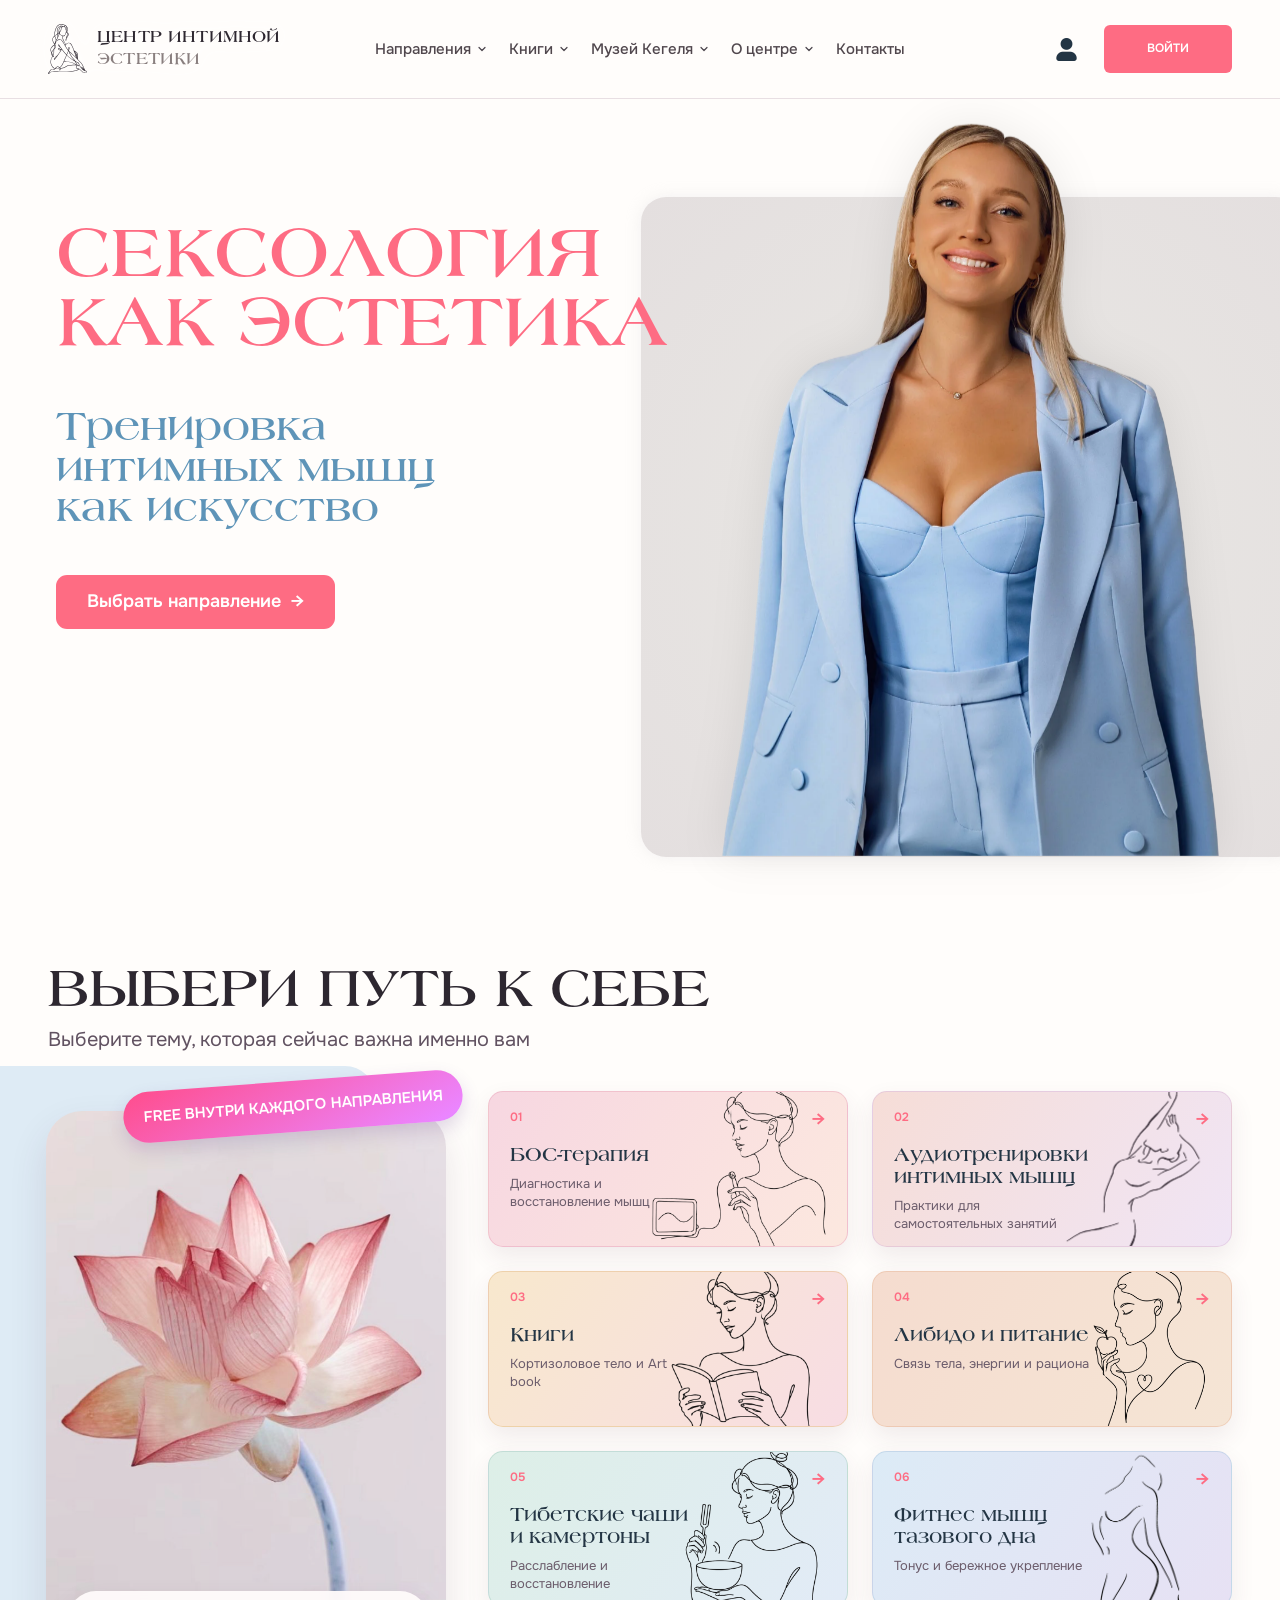
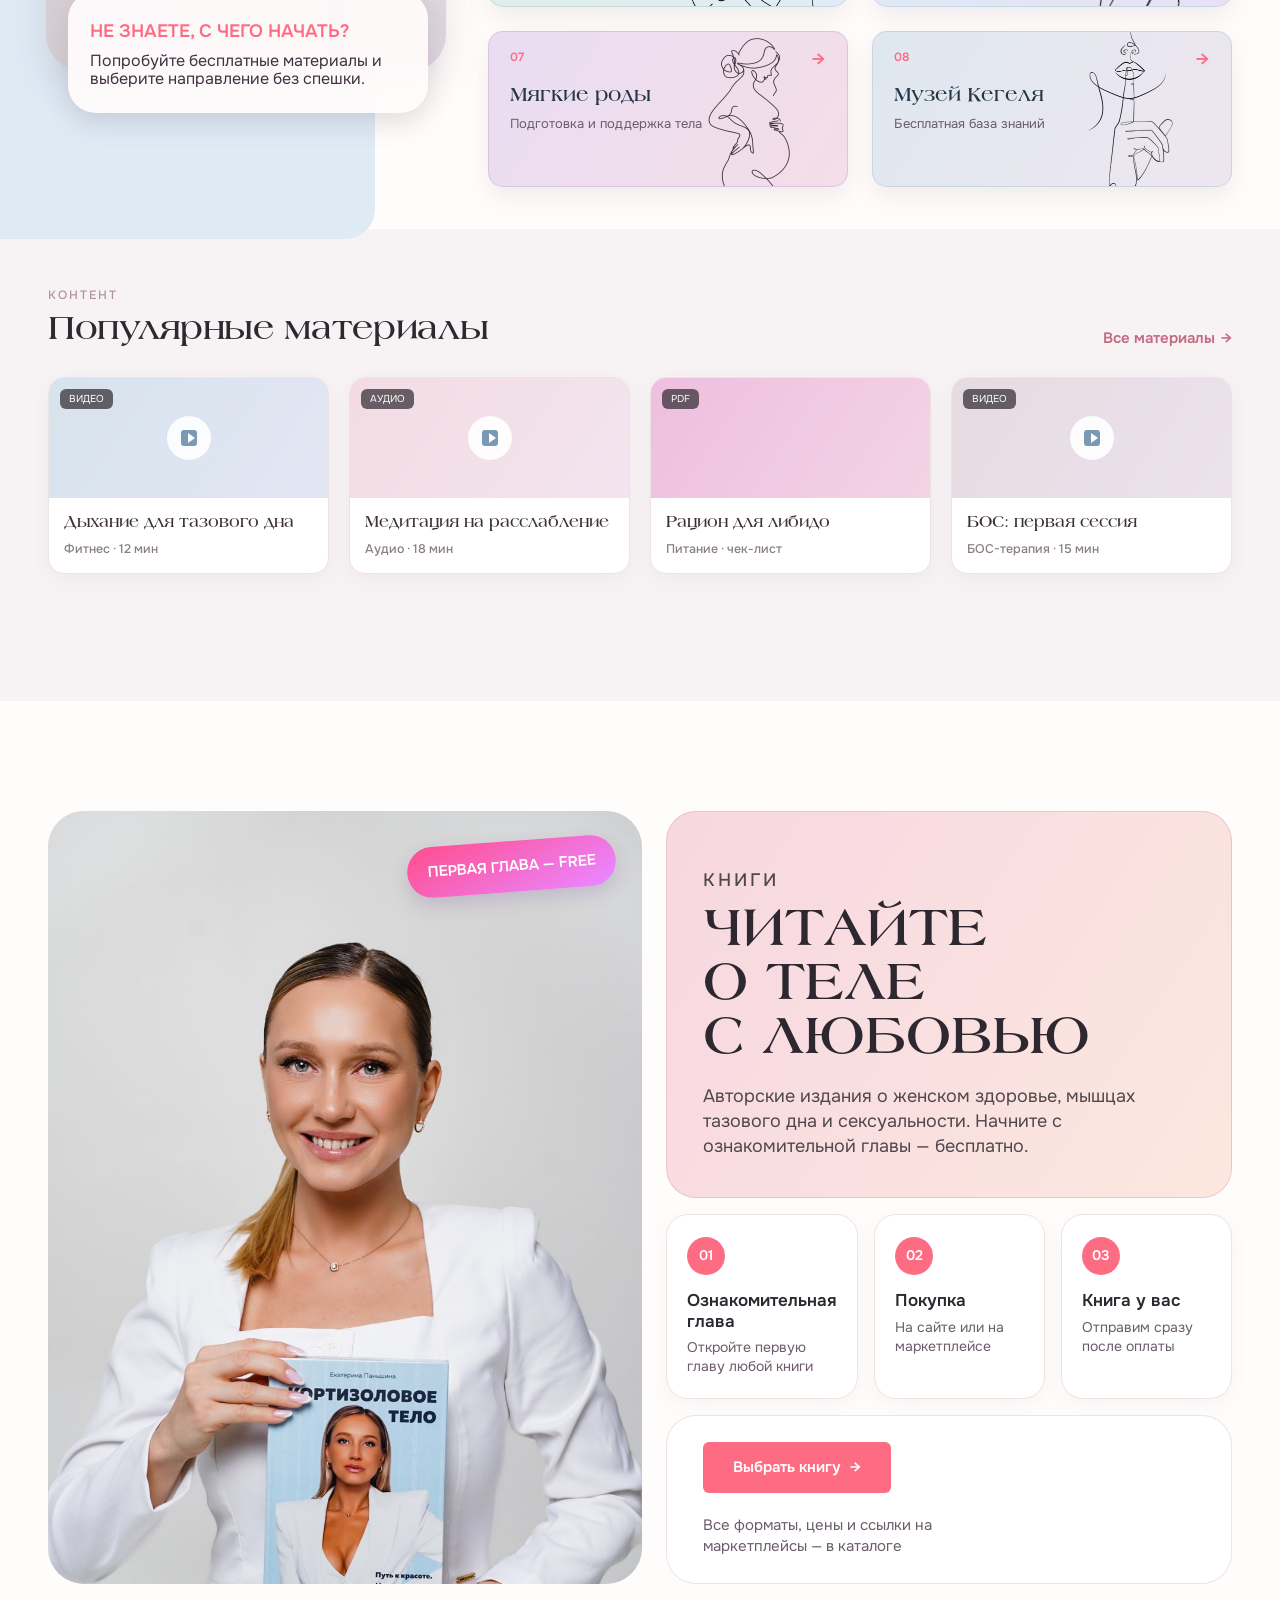
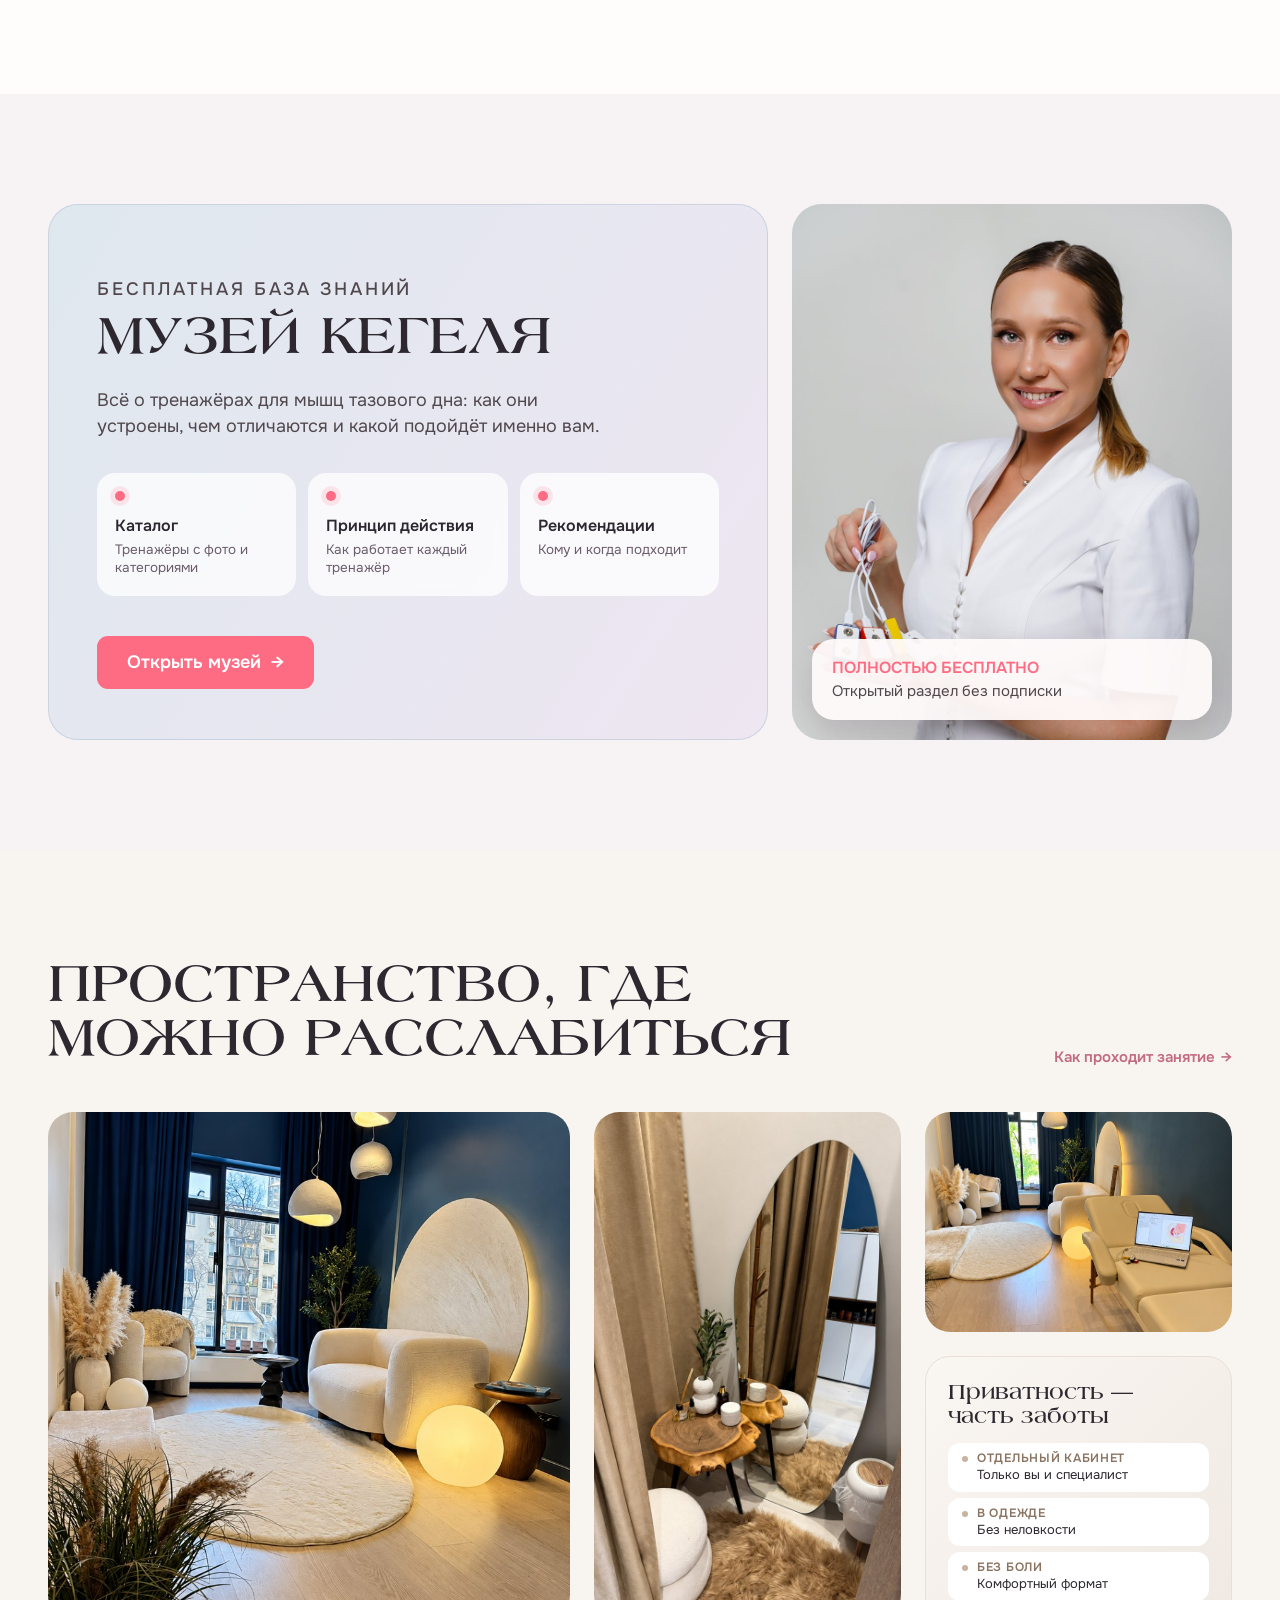
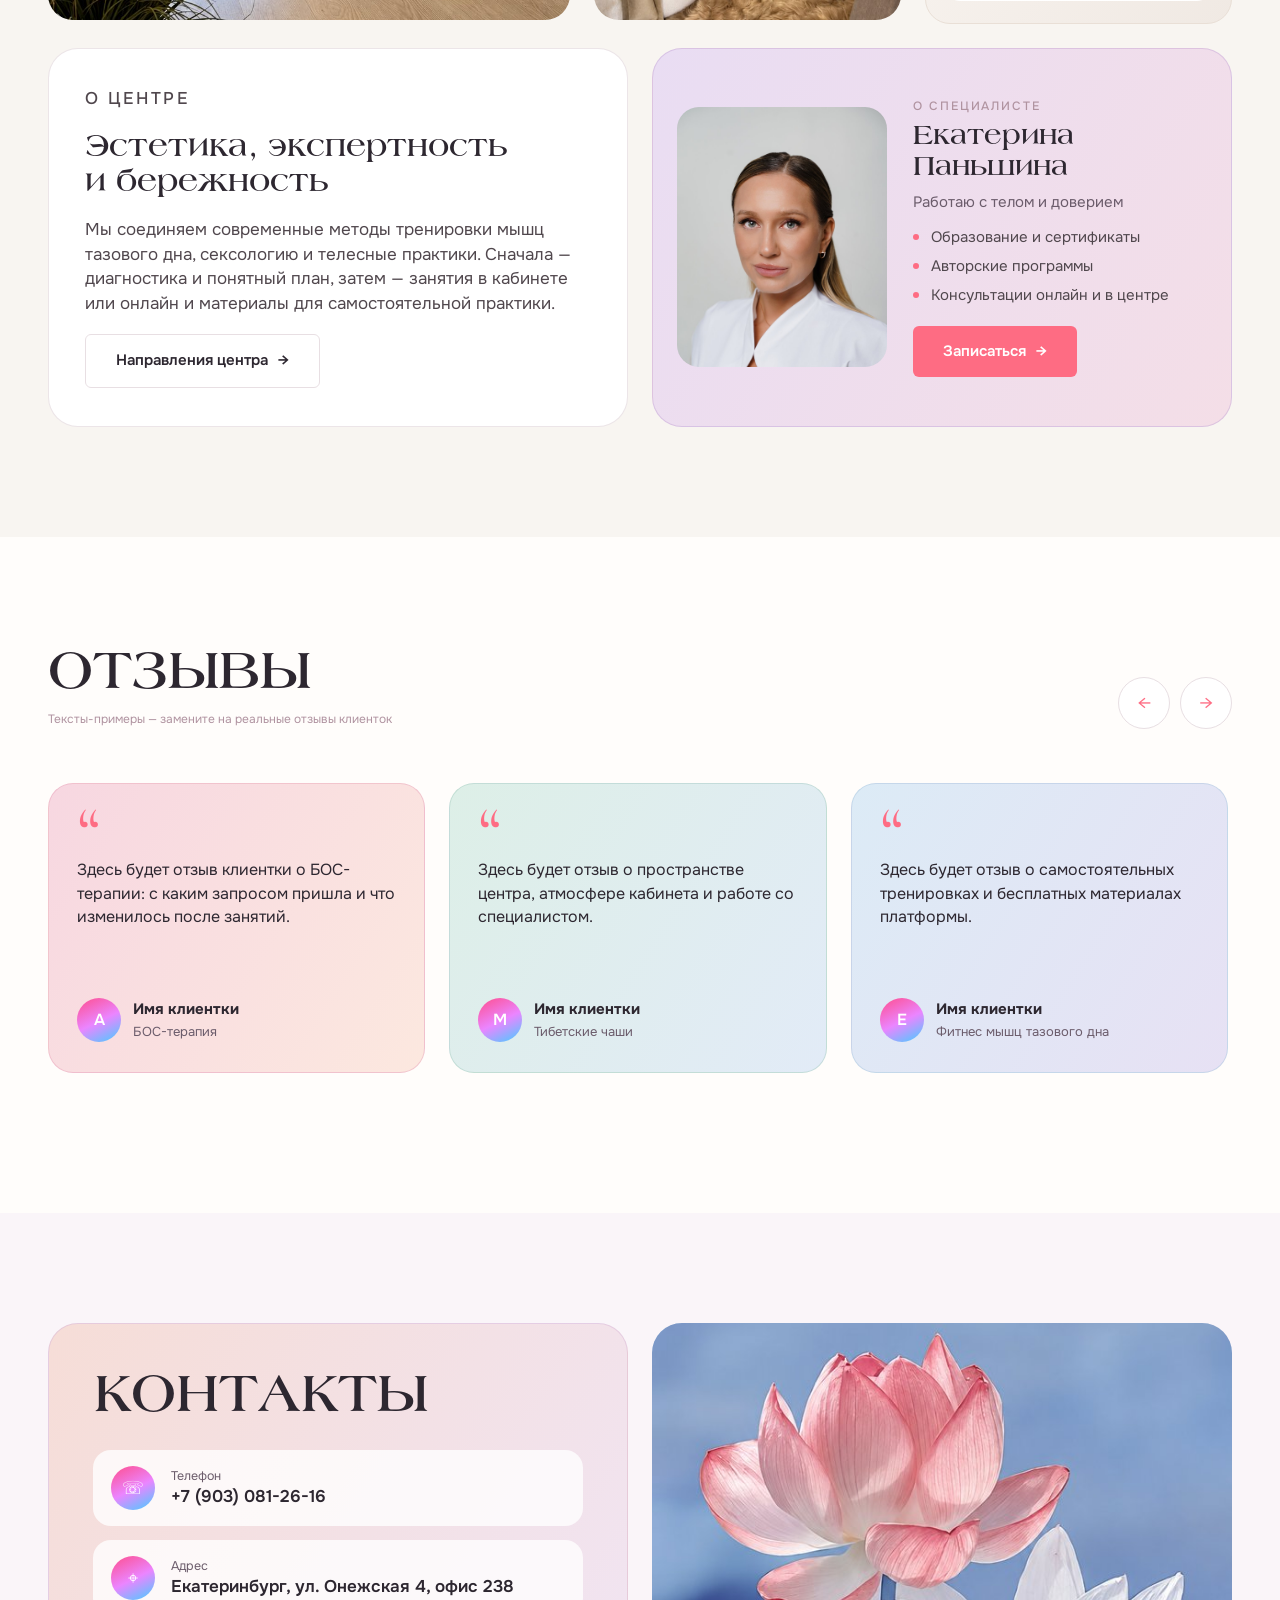
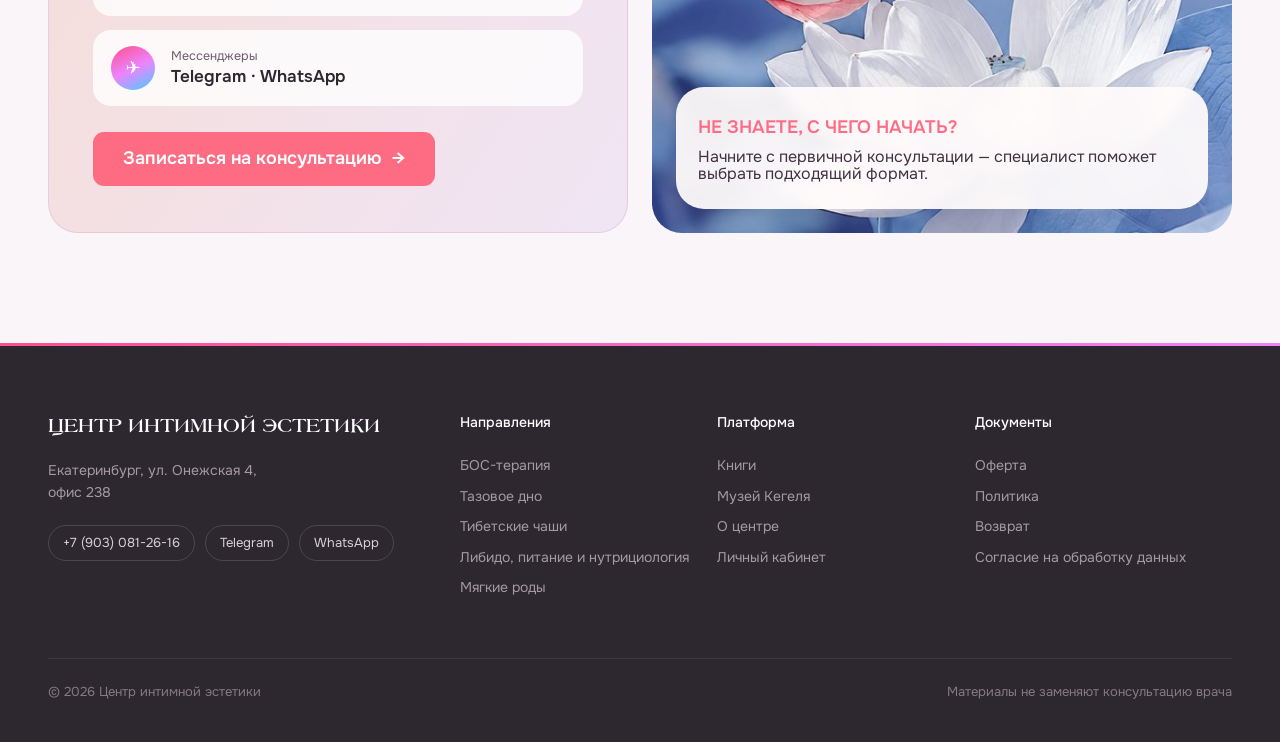
==== commit 017b8b06: "Раздел «Книги»: выбор книги и страницы книг - books.html: выбор между «Кортизоловым телом» и Art boo" ====
--- a/site/index.html
+++ b/site/index.html
@@ -108,7 +108,7 @@
               <div class="step" style="--g:var(--g-lilac)" data-reveal><span class="step__n">03</span><b>Книга у вас</b><small>Отправим сразу после оплаты</small></div>
             </div>
             <div class="g-card books__cta" style="--g:#fff" data-reveal>
-              <a class="btn btn--sm" href="soon.html?s=books">Перейти в каталог <span class="arr">→</span></a>
+              <a class="btn btn--sm" href="books.html">Выбрать книгу <span class="arr">→</span></a>
               <p>Все форматы, цены и ссылки на маркетплейсы — в каталоге</p>
             </div>
           </div>
--- a/site/css/style.css
+++ b/site/css/style.css
@@ -988,7 +988,7 @@
 .formats__side { display: grid; gap: 30px; align-content: start; }
 .start-card { display: grid; grid-template-columns: 182px 1fr; gap: 34px; padding: 18px 16px; border-radius: 30px; border: 1px solid rgba(232,223,227,.9); background: var(--g-lilac); border-color: var(--b-lilac); }
 .start-card__img { height: 182px; border-radius: 25px; overflow: hidden; }
-.start-card__img img { width: 100%; height: 100%; object-fit: cover; object-position: 50% 0; }
+.start-card__img img { width: 100%; height: 100%; object-fit: cover; object-position: 50% 22%; }
 .start-card h4 { font-size: 20px; font-weight: 600; color: var(--pink); text-transform: uppercase; }
 .start-card p { margin-top: 8px; font-size: 18px; line-height: 1.22; color: var(--ink); }
 .start-card .btn { margin-top: 20px; font-size: 16px; padding: 18px 30px; border-radius: 6px; }
@@ -1224,7 +1224,7 @@
   .price-row__t { font-size: 16px; }
   .price-row__p { font-size: 19px; }
   .start-card { grid-template-columns: 1fr; }
-  .start-card__img { height: 260px; }
+  .start-card__img { height: auto; aspect-ratio: 1 / 1; }
   .pack { padding: 22px 20px; }
   .pack li { font-size: 16px; }
   .pack__price { font-size: 44px; margin-top: 36px; }
@@ -1238,3 +1238,231 @@
   .choose__badge { top: 470px; left: 50%; translate: -50% 0; font-size: 12px; padding: 13px 14px; }
   .m-acc__head, .m-link-plain { font-size: 20px; }
 }
+
+/* ==========================================================================
+   Книги
+   ========================================================================== */
+.books-hero { background: var(--bg-rose); padding: 56px 0 40px; }
+.books-hero .h-section { margin-top: 26px; font-size: 64px; }
+.books-hero .lead { margin-top: 18px; max-width: 560px; }
+
+.book-pick { display: grid; grid-template-columns: 1fr 1fr; gap: 32px; padding: 30px 0 90px; }
+.book-card {
+  --g: var(--g-sky); --bd: var(--b-sky);
+  position: relative; display: flex; flex-direction: column;
+  border-radius: 34px; border: 1px solid var(--bd); background: var(--g);
+  padding: 18px 18px 30px; overflow: hidden; isolation: isolate;
+  box-shadow: var(--shadow-card);
+  transition: transform .6s var(--ease), box-shadow .6s var(--ease);
+}
+.book-card:hover { transform: translateY(-8px); box-shadow: var(--shadow-card-hover); }
+.book-card--rose { --g: var(--g-rose); --bd: var(--b-rose); }
+.book-card__media { position: relative; height: 430px; border-radius: 24px; overflow: hidden; background: #ddd; }
+.book-card__media img { width: 100%; height: 100%; object-fit: cover; transition: transform 1.2s var(--ease); }
+.book-card:hover .book-card__media img { transform: scale(1.05); }
+.book-card__media .badge-free { position: absolute; left: 18px; bottom: 20px; font-size: 12px; padding: 12px 14px; }
+.book-card__body { padding: 26px 14px 0; display: flex; flex-direction: column; gap: 12px; flex: 1; }
+.book-card__n { font-size: 12px; font-weight: 600; color: var(--pink); }
+.book-card__title { font-family: var(--font-display); font-weight: 700; font-size: 38px; line-height: 1; color: var(--ink-blue); }
+.book-card__sub { font-family: var(--font-display); font-weight: 700; font-size: 20px; line-height: 1.15; color: var(--blue); max-width: 420px; }
+.book-card__chips { display: flex; flex-wrap: wrap; gap: 8px; margin-top: 6px; }
+.book-card__chips span { padding: 8px 13px; border-radius: 40px; background: rgba(255,255,255,.7); font-size: 13px; font-weight: 500; color: var(--ink); }
+.book-card__more { margin-top: auto; padding-top: 14px; display: inline-flex; align-items: center; gap: 8px; font-weight: 600; font-size: 16px; color: var(--pink-deep); }
+.book-card__more .arr { transition: transform .45s var(--ease-spring); }
+.book-card:hover .book-card__more .arr { transform: translateX(6px); }
+
+.author-strip { display: grid; grid-template-columns: 260px 1fr; gap: 36px; align-items: center; padding: 26px; border-radius: 30px; background: #f8f5f1; border: 1px solid #ebe2d9; }
+.author-strip__img { height: 300px; border-radius: 22px; overflow: hidden; }
+.author-strip__img img { width: 100%; height: 100%; object-fit: cover; object-position: center 18%; }
+.author-strip h2 { font-family: var(--font-display); font-weight: 700; font-size: 34px; line-height: 1.05; color: var(--ink); margin: 8px 0 14px; }
+.author-strip p { font-size: 17px; line-height: 1.45; color: var(--text); max-width: 620px; }
+.author-strip .btn { margin-top: 22px; }
+
+/* страница книги */
+.b-hero { background: var(--bg-rose); padding: 44px 0 80px; overflow: hidden; }
+.b-hero__grid { display: grid; grid-template-columns: 540px 1fr; gap: 70px; align-items: center; margin-top: 26px; }
+.b-hero__media { position: relative; }
+.b-hero__plate { position: absolute; left: -40px; right: 60px; top: 60px; bottom: -40px; border-radius: 34px; background: var(--g, var(--g-sky)); }
+.b-hero__photo { position: relative; height: 620px; border-radius: 28px; overflow: hidden; box-shadow: 0 30px 60px rgba(77, 51, 71, .16); }
+.b-hero__photo img { width: 100%; height: 100%; object-fit: cover; transition: transform 1.4s var(--ease); }
+.b-hero__media:hover .b-hero__photo img { transform: scale(1.04); }
+.b-hero__media .badge-free { position: absolute; right: -24px; top: 36px; z-index: 2; }
+.b-hero__author { font-size: 13px; font-weight: 600; letter-spacing: .12em; text-transform: uppercase; color: var(--caption); }
+.b-hero__title { margin-top: 12px; font-size: 72px; line-height: .98; color: var(--ink); }
+.b-hero__sub { margin-top: 22px; font-family: var(--font-display); font-weight: 700; font-size: 28px; line-height: 1.12; color: var(--blue); max-width: 520px; }
+.b-hero__text { margin-top: 24px; font-size: 18px; line-height: 1.5; color: var(--text); max-width: 560px; }
+.b-hero__facts { display: flex; flex-wrap: wrap; gap: 8px; margin-top: 24px; }
+.b-hero__facts span { padding: 9px 14px; border-radius: 40px; background: #fff; border: 1px solid var(--line-2); font-size: 13.5px; font-weight: 500; color: var(--ink); }
+.b-hero__actions { display: flex; flex-wrap: wrap; gap: 12px; margin-top: 34px; align-items: center; }
+.b-hero__actions .btn { font-size: 16px; }
+.btn .price { font-weight: 700; padding-left: 10px; margin-left: 2px; border-left: 1px solid rgba(255,255,255,.5); }
+
+/* аудиоглава */
+.audio-card {
+  --progress: 0%;
+  position: relative; overflow: hidden;
+  display: grid; grid-template-columns: auto 1fr auto; gap: 28px; align-items: center;
+  padding: 34px 40px; border-radius: 30px;
+  border: 1px solid var(--b-violet); background: var(--g-violet);
+}
+.audio-card::after { content: ""; position: absolute; left: 0; bottom: 0; height: 4px; width: var(--progress); background: var(--g-badge); transition: width .3s linear; }
+.audio__play {
+  position: relative; width: 84px; height: 84px; border-radius: 50%;
+  display: grid; place-items: center;
+  background: radial-gradient(circle at 32% 28%, rgba(255,255,255,.95) 0 10%, rgba(255,255,255,0) 26%), radial-gradient(circle at 72% 72%, rgba(84,199,255,.45), transparent 55%), radial-gradient(circle at 25% 78%, rgba(255,77,140,.4), transparent 55%), radial-gradient(circle at 78% 24%, rgba(235,133,255,.5), transparent 55%), rgba(255,255,255,.5);
+  border: 1px solid #fff;
+  box-shadow: inset 0 0 12px rgba(255,255,255,.9), 0 12px 26px rgba(235,133,255,.3);
+  transition: transform .45s var(--ease-spring);
+}
+.audio__play:not(:disabled):hover { transform: scale(1.07); }
+.audio__play::before { content: ""; margin-left: 6px; border-left: 20px solid var(--pink); border-top: 13px solid transparent; border-bottom: 13px solid transparent; }
+.is-playing .audio__play::before { margin-left: 0; width: 20px; height: 24px; border: 0; background: linear-gradient(90deg, var(--pink) 0 35%, transparent 35% 65%, var(--pink) 65%); }
+.audio__play:disabled { cursor: default; opacity: .75; }
+.audio__eyebrow { font-size: 13px; font-weight: 600; color: var(--pink); text-transform: uppercase; letter-spacing: .04em; }
+.audio__title { margin-top: 6px; font-family: var(--font-display); font-weight: 700; font-size: 30px; line-height: 1.05; color: var(--ink); }
+.audio__desc { margin-top: 8px; font-size: 16px; color: var(--muted); }
+.audio__wave { display: flex; align-items: center; gap: 4px; height: 56px; }
+.audio__wave i { display: block; width: 4px; border-radius: 4px; background: rgba(254,108,131,.45); height: calc(var(--h) * 1%); transform-origin: center; }
+.is-playing .audio__wave i { animation: wave 1s ease-in-out infinite; animation-delay: calc(var(--i) * -.13s); background: var(--pink); }
+@keyframes wave { 0%,100% { transform: scaleY(.45); } 50% { transform: scaleY(1); } }
+.audio__status { display: block; margin-top: 6px; font-size: 13px; color: var(--muted); text-align: right; }
+.is-empty .audio__status { color: var(--caption); }
+
+/* варианты покупки */
+.buy-grid { display: grid; grid-template-columns: 1.2fr 1fr; gap: 24px; }
+.buy-card { position: relative; overflow: hidden; border-radius: 30px; border: 1px solid var(--bd, var(--line)); background: var(--g, #fff); padding: 38px 36px; display: flex; flex-direction: column; transition: transform .6s var(--ease), box-shadow .6s var(--ease); }
+.buy-card:hover { transform: translateY(-5px); box-shadow: var(--shadow-card-hover); }
+.buy-card__label { font-size: 13px; font-weight: 600; color: var(--pink); text-transform: uppercase; letter-spacing: .04em; }
+.buy-card h3 { margin-top: 12px; font-family: var(--font-display); font-weight: 700; font-size: 32px; line-height: 1.05; color: var(--ink); }
+.buy-card ul { margin: 22px 0 0; display: grid; gap: 12px; }
+.buy-card li { display: flex; gap: 12px; align-items: flex-start; font-size: 17px; color: var(--ink); line-height: 1.35; }
+.buy-card li .bubble { width: 22px; height: 22px; margin-top: 0; }
+.buy-card .buy-card__price { margin-top: 30px; align-self: flex-start; padding: 10px 20px 6px; border-radius: 10px; background: rgba(255,255,255,.65); font-family: var(--font-price); font-weight: 600; font-size: 52px; line-height: 1; color: var(--ink); }
+.buy-card .btn { margin-top: 26px; align-self: flex-start; }
+.buy-card p { margin-top: 14px; font-size: 16px; line-height: 1.45; color: var(--text); }
+.buy-card__glow { position: absolute; width: 360px; height: 360px; right: -150px; bottom: -170px; border-radius: 50%; background: var(--g-badge); opacity: .1; filter: blur(30px); pointer-events: none; }
+
+.inside-grid { display: grid; grid-template-columns: repeat(3, 1fr); gap: 20px; }
+.inside-card { padding: 28px 26px 30px; border-radius: 25px; border: 1px solid var(--bd, var(--line)); background: var(--g); min-height: 200px; display: flex; flex-direction: column; gap: 14px; transition: transform .5s var(--ease); }
+.inside-card:hover { transform: translateY(-4px); }
+.inside-card b { font-size: 19px; font-weight: 600; color: var(--ink); line-height: 1.25; }
+.inside-card p { font-size: 15px; color: var(--muted); line-height: 1.45; }
+
+.other-book { display: grid; grid-template-columns: 220px 1fr auto; gap: 34px; align-items: center; padding: 22px 34px 22px 22px; border-radius: 30px; border: 1px solid var(--bd); background: var(--g); transition: transform .6s var(--ease), box-shadow .6s var(--ease); }
+.other-book:hover { transform: translateY(-4px); box-shadow: var(--shadow-card); }
+.other-book__img { height: 200px; border-radius: 20px; overflow: hidden; }
+.other-book__img img { width: 100%; height: 100%; object-fit: cover; }
+.other-book h3 { margin-top: 8px; font-family: var(--font-display); font-weight: 700; font-size: 34px; line-height: 1; color: var(--ink-blue); }
+.other-book p { margin-top: 10px; font-size: 16px; color: var(--muted); }
+.order__product { margin: -2px 0 20px !important; padding: 12px 14px; border-radius: 12px; background: var(--g-sky); color: var(--ink) !important; font-weight: 500; max-width: none !important; padding-right: 14px !important; }
+
+@media (max-width: 1180px) {
+  .book-pick, .buy-grid { grid-template-columns: 1fr; }
+  .b-hero__grid { grid-template-columns: 1fr; gap: 60px; }
+  .b-hero__media { max-width: 540px; margin: 0 auto; width: 100%; }
+  .inside-grid { grid-template-columns: 1fr 1fr; }
+  .other-book { grid-template-columns: 180px 1fr; }
+  .other-book .btn { grid-column: 1 / -1; justify-self: start; }
+}
+@media (max-width: 760px) {
+  .books-hero .h-section { font-size: 38px; }
+  .book-pick { gap: 18px; padding-bottom: 60px; }
+  .book-card { border-radius: 26px; padding: 12px 12px 24px; }
+  .book-card__media { height: 340px; border-radius: 18px; }
+  .book-card__title { font-size: 30px; }
+  .author-strip { grid-template-columns: 1fr; gap: 20px; padding: 16px 16px 24px; }
+  .author-strip__img { height: 320px; }
+  .author-strip h2 { font-size: 28px; }
+  .b-hero { padding-bottom: 60px; }
+  .b-hero__plate { left: -12px; right: 24px; top: 30px; bottom: -20px; }
+  .b-hero__photo { height: 440px; }
+  .b-hero__media .badge-free { right: 14px; top: -16px; font-size: 11px; padding: 11px 13px; }
+  .b-hero__title { font-size: min(44px, 8.6vw); }
+  .b-hero__sub { font-size: 22px; }
+  .b-hero__text { font-size: 16px; }
+  .b-hero__actions .btn { width: 100%; }
+  .audio-card { grid-template-columns: auto 1fr; padding: 24px 20px; gap: 18px; }
+  .audio__play { width: 64px; height: 64px; }
+  .audio__title { font-size: 22px; }
+  .audio__right { grid-column: 1 / -1; }
+  .audio__wave { height: 40px; }
+  .buy-card { padding: 28px 22px; }
+  .buy-card h3 { font-size: 26px; }
+  .buy-card .buy-card__price { font-size: 42px; }
+  .buy-card .btn { width: 100%; }
+  .inside-grid { grid-template-columns: 1fr; }
+  .other-book { grid-template-columns: 1fr; padding: 14px 14px 24px; }
+  .other-book__img { height: 240px; }
+}
+
+/* ---------- книги: расширенные блоки ---------- */
+.books-hero__grid { display: grid; grid-template-columns: 1fr 460px; gap: 60px; align-items: end; }
+.books-hero__intro { margin-top: 22px; font-size: 18px; line-height: 1.5; color: var(--text); max-width: 600px; }
+.books-hero__photos { position: relative; height: 380px; }
+.books-hero__photos img { position: absolute; border-radius: 24px; object-fit: cover; box-shadow: 0 24px 50px rgba(77,51,71,.16); transition: transform 1s var(--ease); }
+.books-hero__photos img:nth-child(1) { left: 0; top: 30px; width: 230px; height: 330px; rotate: -4deg; object-position: center 20%; }
+.books-hero__photos img:nth-child(2) { right: 0; top: 0; width: 240px; height: 340px; rotate: 3deg; object-position: center 25%; }
+.books-hero__photos:hover img:nth-child(1) { transform: translate(-6px, -4px); }
+.books-hero__photos:hover img:nth-child(2) { transform: translate(6px, -4px); }
+.facts-row { display: grid; grid-template-columns: repeat(4, 1fr); gap: 14px; margin-top: 44px; }
+.fact { display: flex; gap: 14px; align-items: center; padding: 18px 20px; border-radius: 20px; background: var(--g, #fff); border: 1px solid var(--bd, var(--line-2)); }
+.fact b { display: block; font-size: 16px; font-weight: 600; color: var(--ink); line-height: 1.2; }
+.fact small { display: block; margin-top: 3px; font-size: 13px; color: var(--muted); line-height: 1.3; }
+.book-card__desc { font-size: 15.5px; line-height: 1.5; color: var(--text); max-width: 520px; }
+
+.fit-grid { display: grid; grid-template-columns: 1fr 1fr; gap: 24px; }
+.fit-card { position: relative; overflow: hidden; border-radius: 30px; border: 1px solid var(--bd); background: var(--g); padding: 36px 36px 40px; }
+.fit-card__label { font-size: 13px; font-weight: 600; color: var(--pink); text-transform: uppercase; letter-spacing: .04em; }
+.fit-card h3 { margin-top: 10px; font-family: var(--font-display); font-weight: 700; font-size: 30px; line-height: 1.05; color: var(--ink); }
+.fit-card ul { margin-top: 22px; display: grid; gap: 14px; }
+.fit-card li { display: flex; gap: 12px; align-items: flex-start; font-size: 17px; line-height: 1.4; color: var(--ink); }
+.fit-card li .bubble { width: 22px; height: 22px; margin-top: 1px; }
+.fit-card .link-arrow { margin-top: 26px; }
+
+.get-steps { display: grid; grid-template-columns: repeat(3, 1fr); gap: 20px; }
+.get-step { padding: 28px 26px 30px; border-radius: 25px; background: #fff; border: 1px solid var(--line-2); box-shadow: var(--shadow-soft); display: flex; flex-direction: column; gap: 12px; transition: transform .5s var(--ease), background .5s var(--ease); }
+.get-step:hover { transform: translateY(-4px); background: var(--g); }
+.get-step b { font-size: 19px; font-weight: 600; color: var(--ink); }
+.get-step p { font-size: 15px; line-height: 1.45; color: var(--muted); }
+
+.photo-strip { display: grid; grid-template-columns: repeat(4, 1fr); gap: 16px; }
+.photo-strip div { height: 360px; border-radius: 24px; overflow: hidden; background: #eee; }
+.photo-strip div:nth-child(even) { margin-top: 40px; }
+.photo-strip img { width: 100%; height: 100%; object-fit: cover; object-position: center 22%; transition: transform 1.2s var(--ease); }
+.photo-strip div:hover img { transform: scale(1.06); }
+
+.about-book { display: grid; grid-template-columns: 1fr 420px; gap: 60px; align-items: start; }
+.about-book__text p { font-size: 18px; line-height: 1.6; color: var(--text); }
+.about-book__text p + p { margin-top: 18px; }
+.about-book__text .lead-quote { font-family: var(--font-display); font-weight: 700; font-size: 26px; line-height: 1.2; color: var(--blue); margin-top: 28px; padding-left: 22px; border-left: 3px solid; border-image: var(--g-badge) 1; }
+.specs { border-radius: 26px; background: #fff; border: 1px solid var(--line-2); padding: 10px 26px; box-shadow: var(--shadow-soft); }
+.specs div { display: flex; justify-content: space-between; gap: 20px; padding: 15px 0; border-bottom: 1px solid var(--line-2); font-size: 15px; }
+.specs div:last-child { border-bottom: 0; }
+.specs dt { color: var(--muted); }
+.specs dd { margin: 0; color: var(--ink); font-weight: 500; text-align: right; }
+.specs__title { font-size: 13px; font-weight: 600; color: var(--pink); text-transform: uppercase; letter-spacing: .04em; padding: 12px 0 4px; }
+.status-pill { display: inline-flex; align-items: center; gap: 8px; padding: 8px 14px; border-radius: 40px; background: #fff; border: 1px solid var(--b-rose); font-size: 13px; font-weight: 600; color: var(--pink); }
+.status-pill::before { content: ""; width: 8px; height: 8px; border-radius: 50%; background: var(--pink); animation: pulseDot 1.8s ease-out infinite; }
+@keyframes pulseDot { 0% { box-shadow: 0 0 0 0 rgba(254,108,131,.5); } 100% { box-shadow: 0 0 0 10px rgba(254,108,131,0); } }
+
+@media (max-width: 1180px) {
+  .books-hero__grid, .about-book { grid-template-columns: 1fr; }
+  .books-hero__photos { max-width: 480px; }
+  .facts-row { grid-template-columns: 1fr 1fr; }
+  .photo-strip { grid-template-columns: 1fr 1fr; }
+}
+@media (max-width: 760px) {
+  .books-hero__intro { font-size: 16px; }
+  .books-hero__photos { height: 300px; }
+  .books-hero__photos img:nth-child(1) { width: 170px; height: 250px; }
+  .books-hero__photos img:nth-child(2) { width: 180px; height: 260px; }
+  .facts-row { grid-template-columns: 1fr; gap: 10px; margin-top: 30px; }
+  .fit-grid, .get-steps { grid-template-columns: 1fr; }
+  .fit-card { padding: 26px 22px 30px; }
+  .fit-card h3 { font-size: 24px; }
+  .photo-strip { gap: 10px; }
+  .photo-strip div { height: 240px; }
+  .photo-strip div:nth-child(even) { margin-top: 24px; }
+  .about-book__text p { font-size: 16px; }
+  .about-book__text .lead-quote { font-size: 21px; }
+}
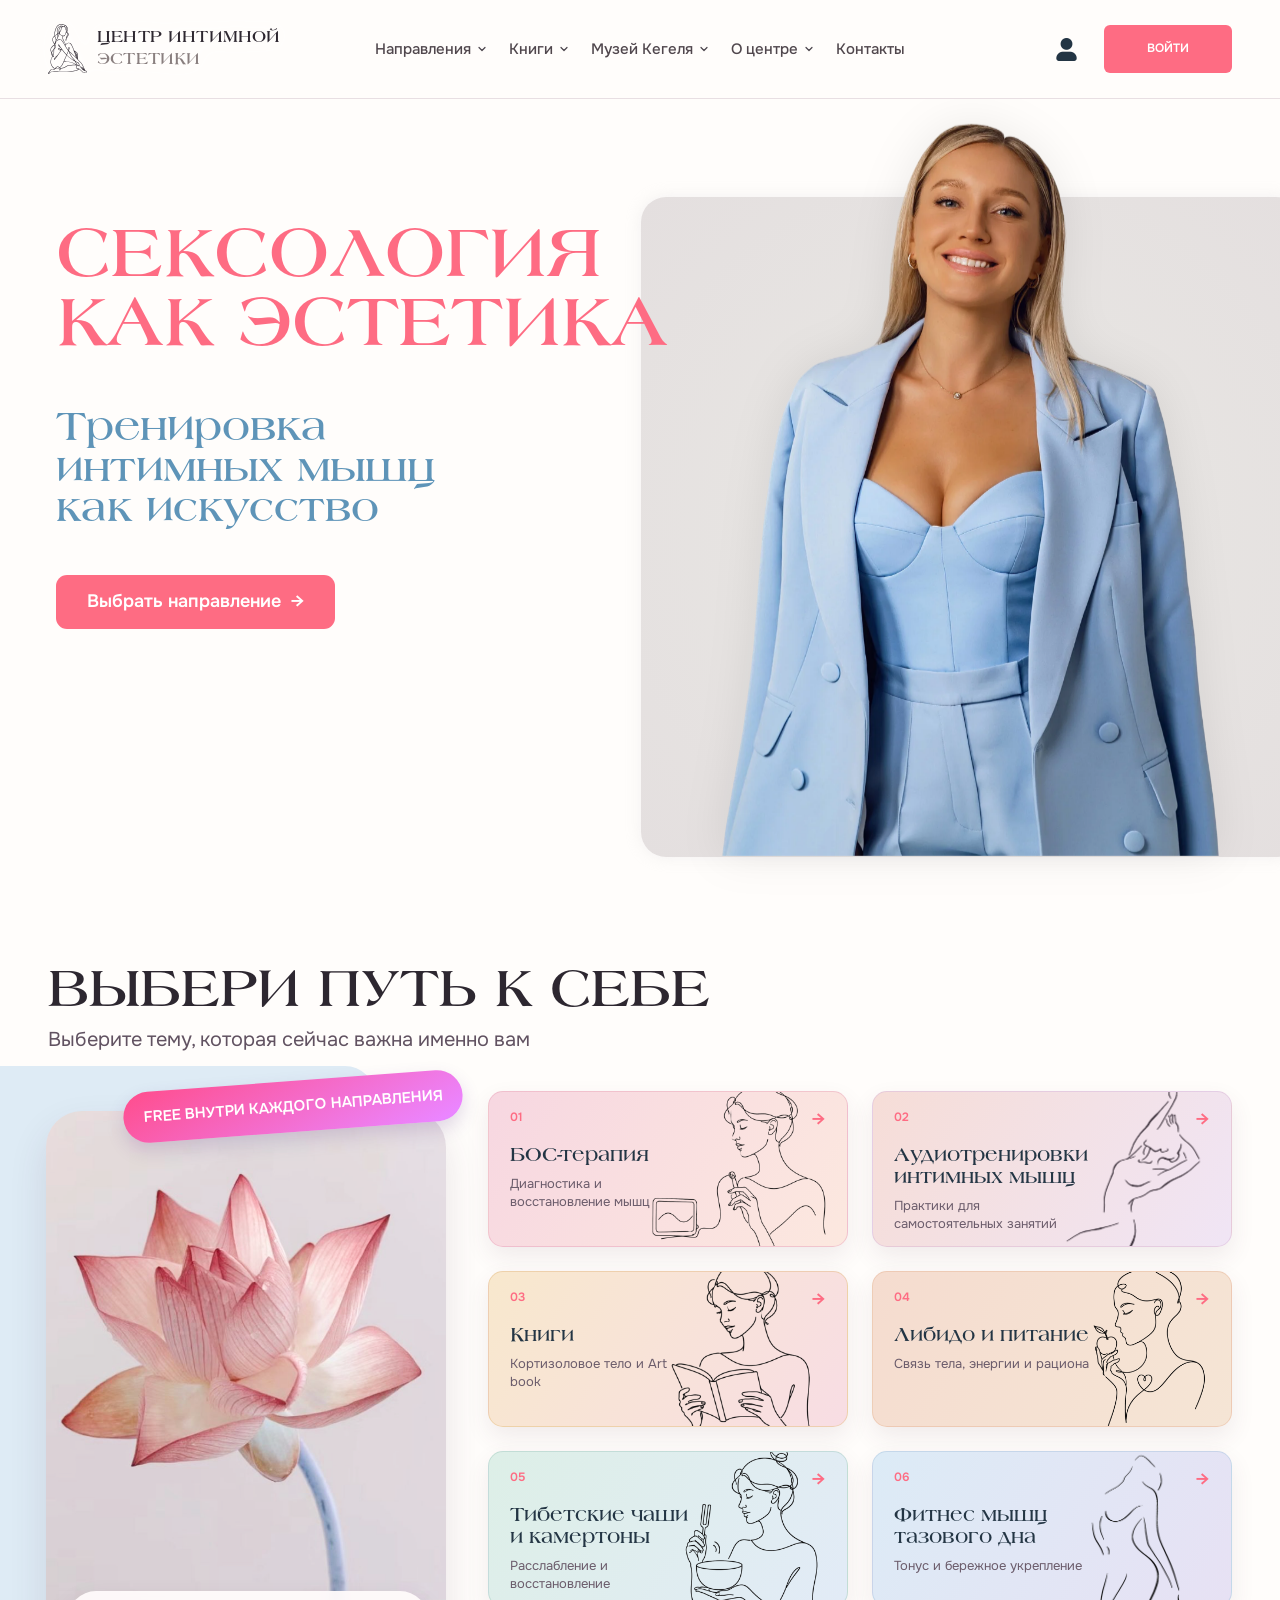
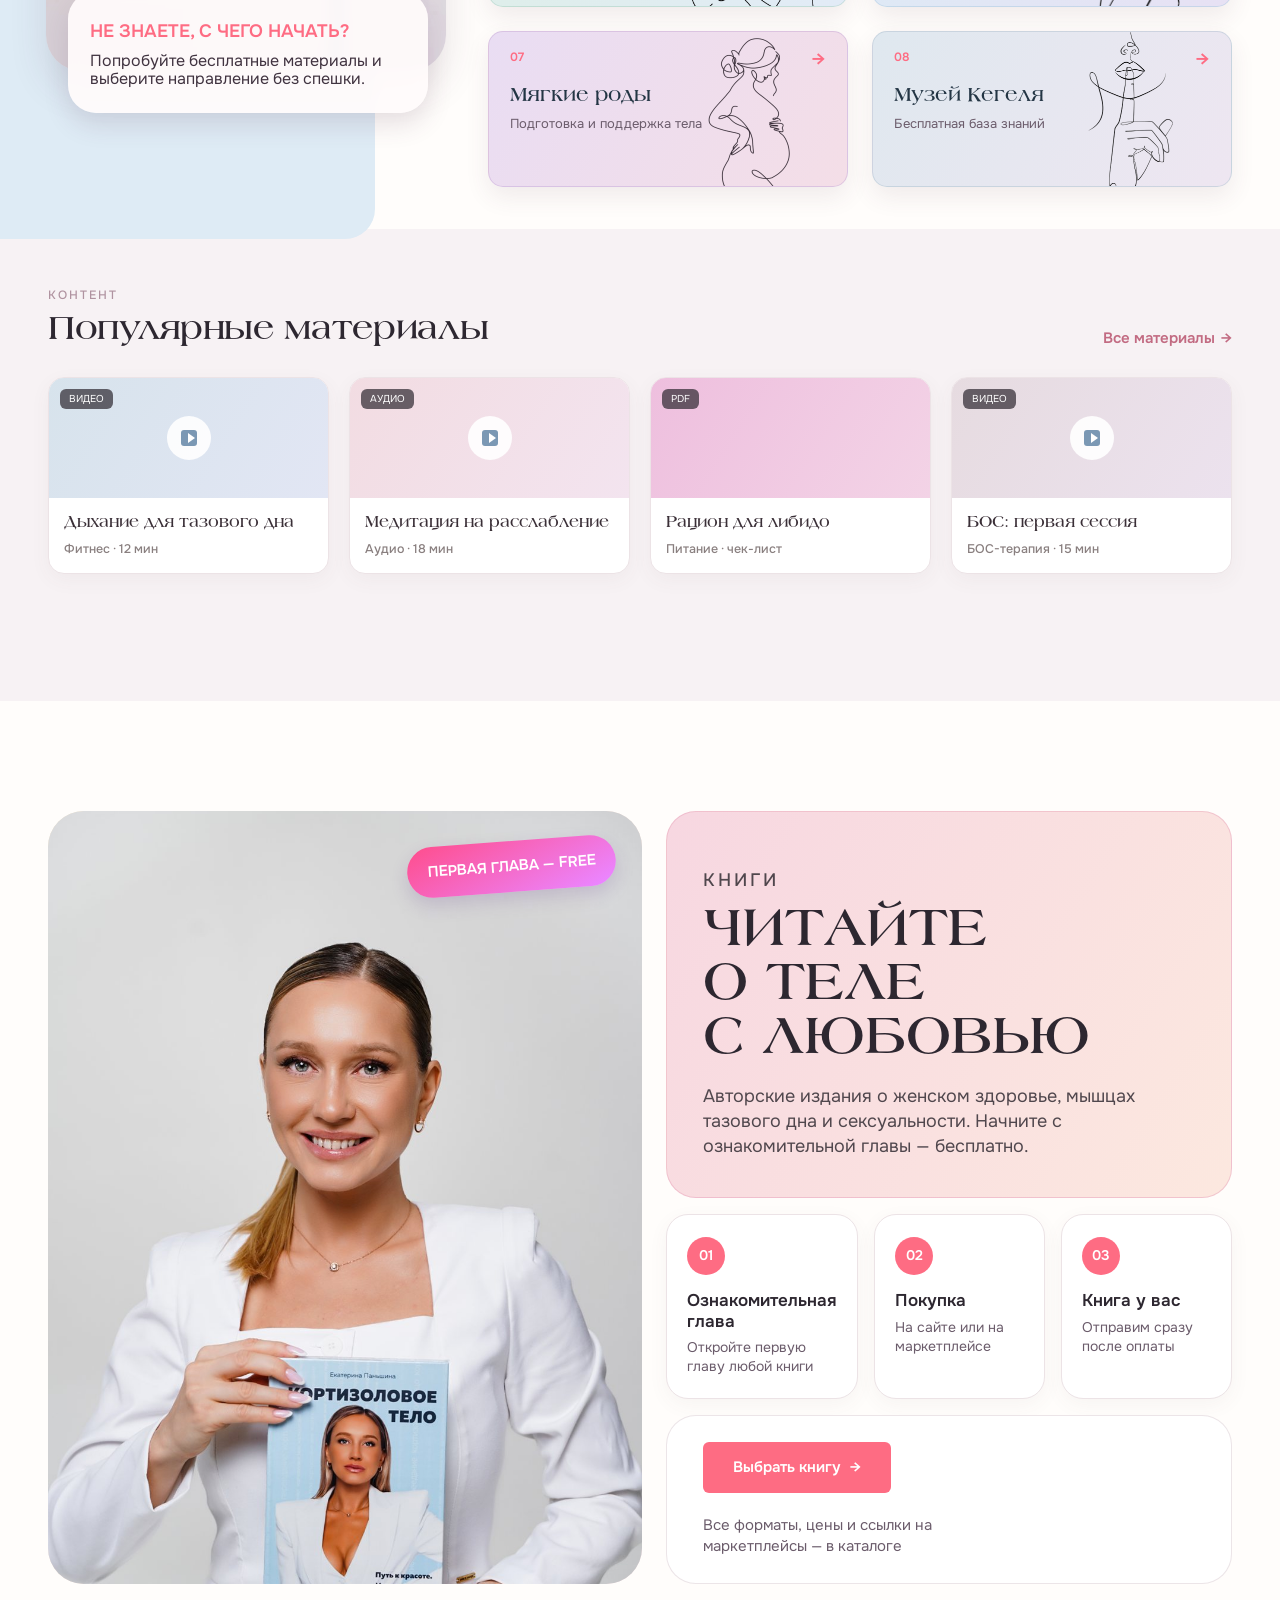
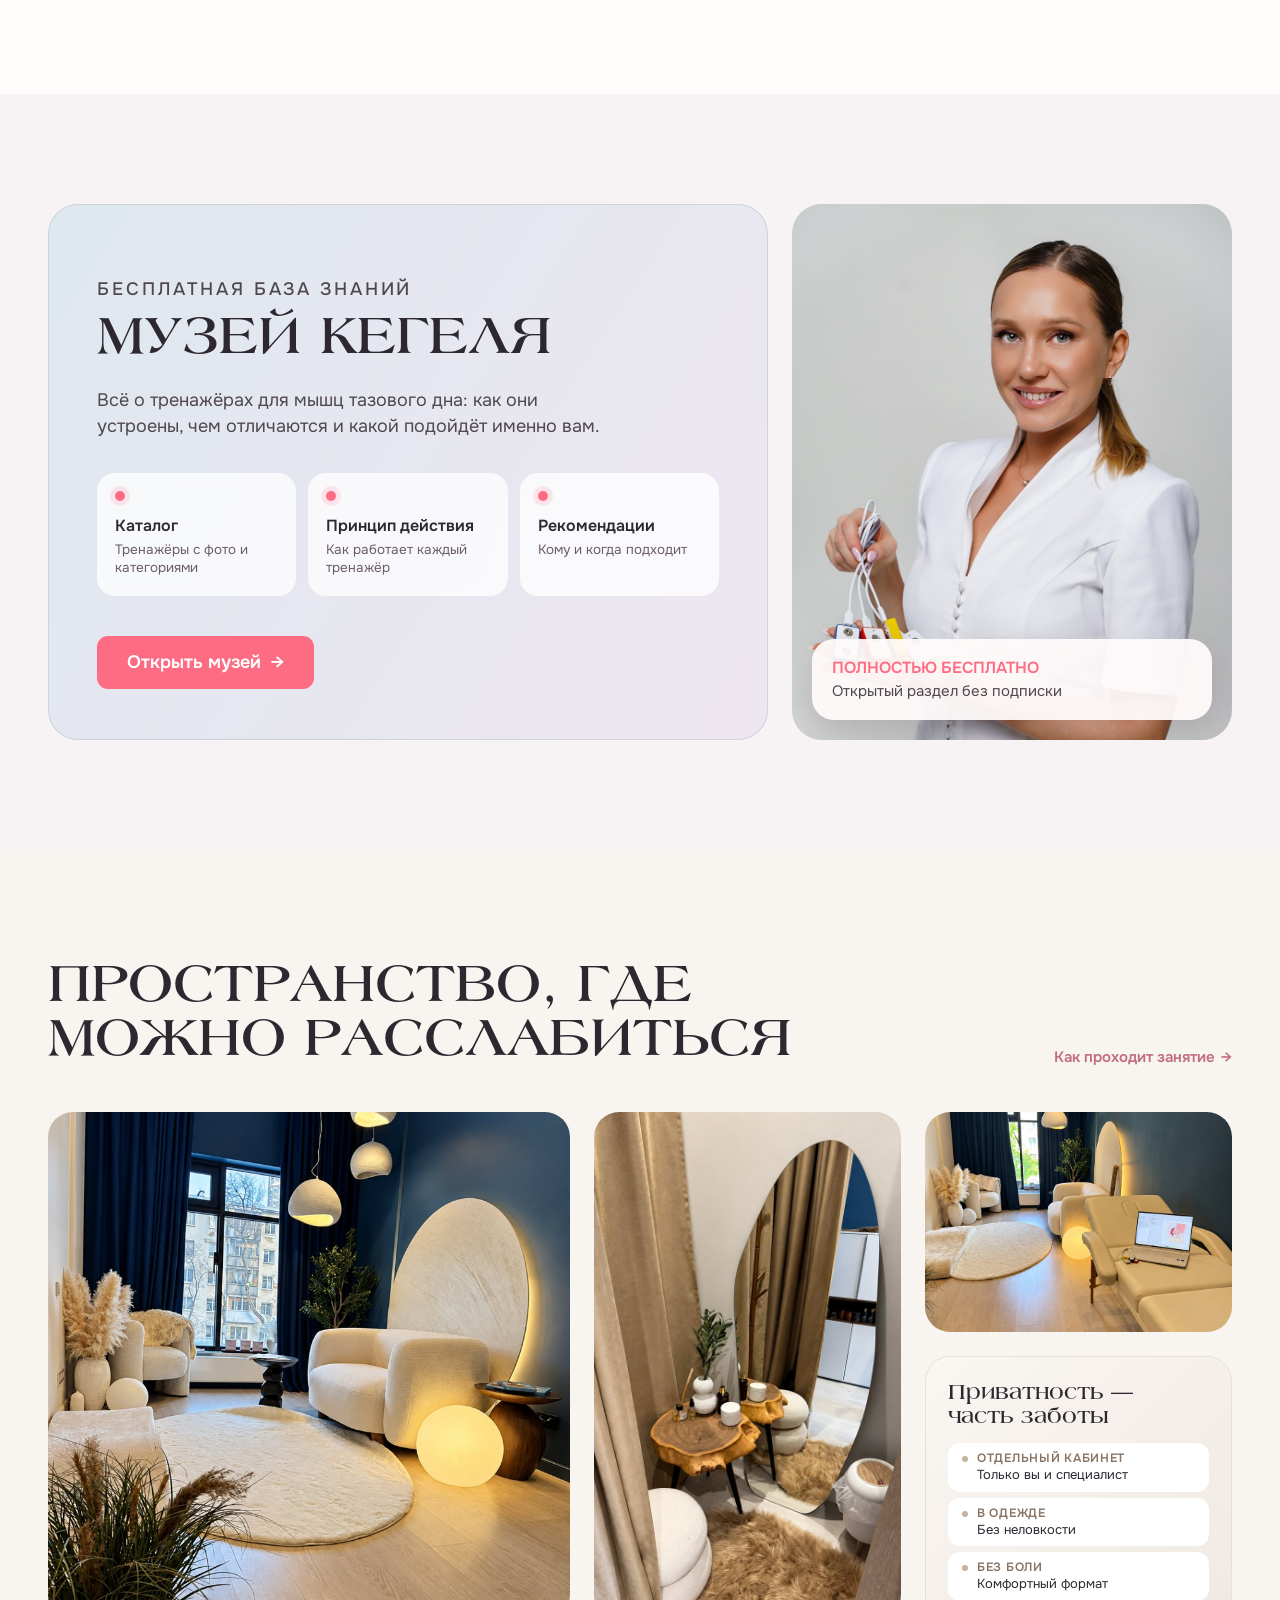
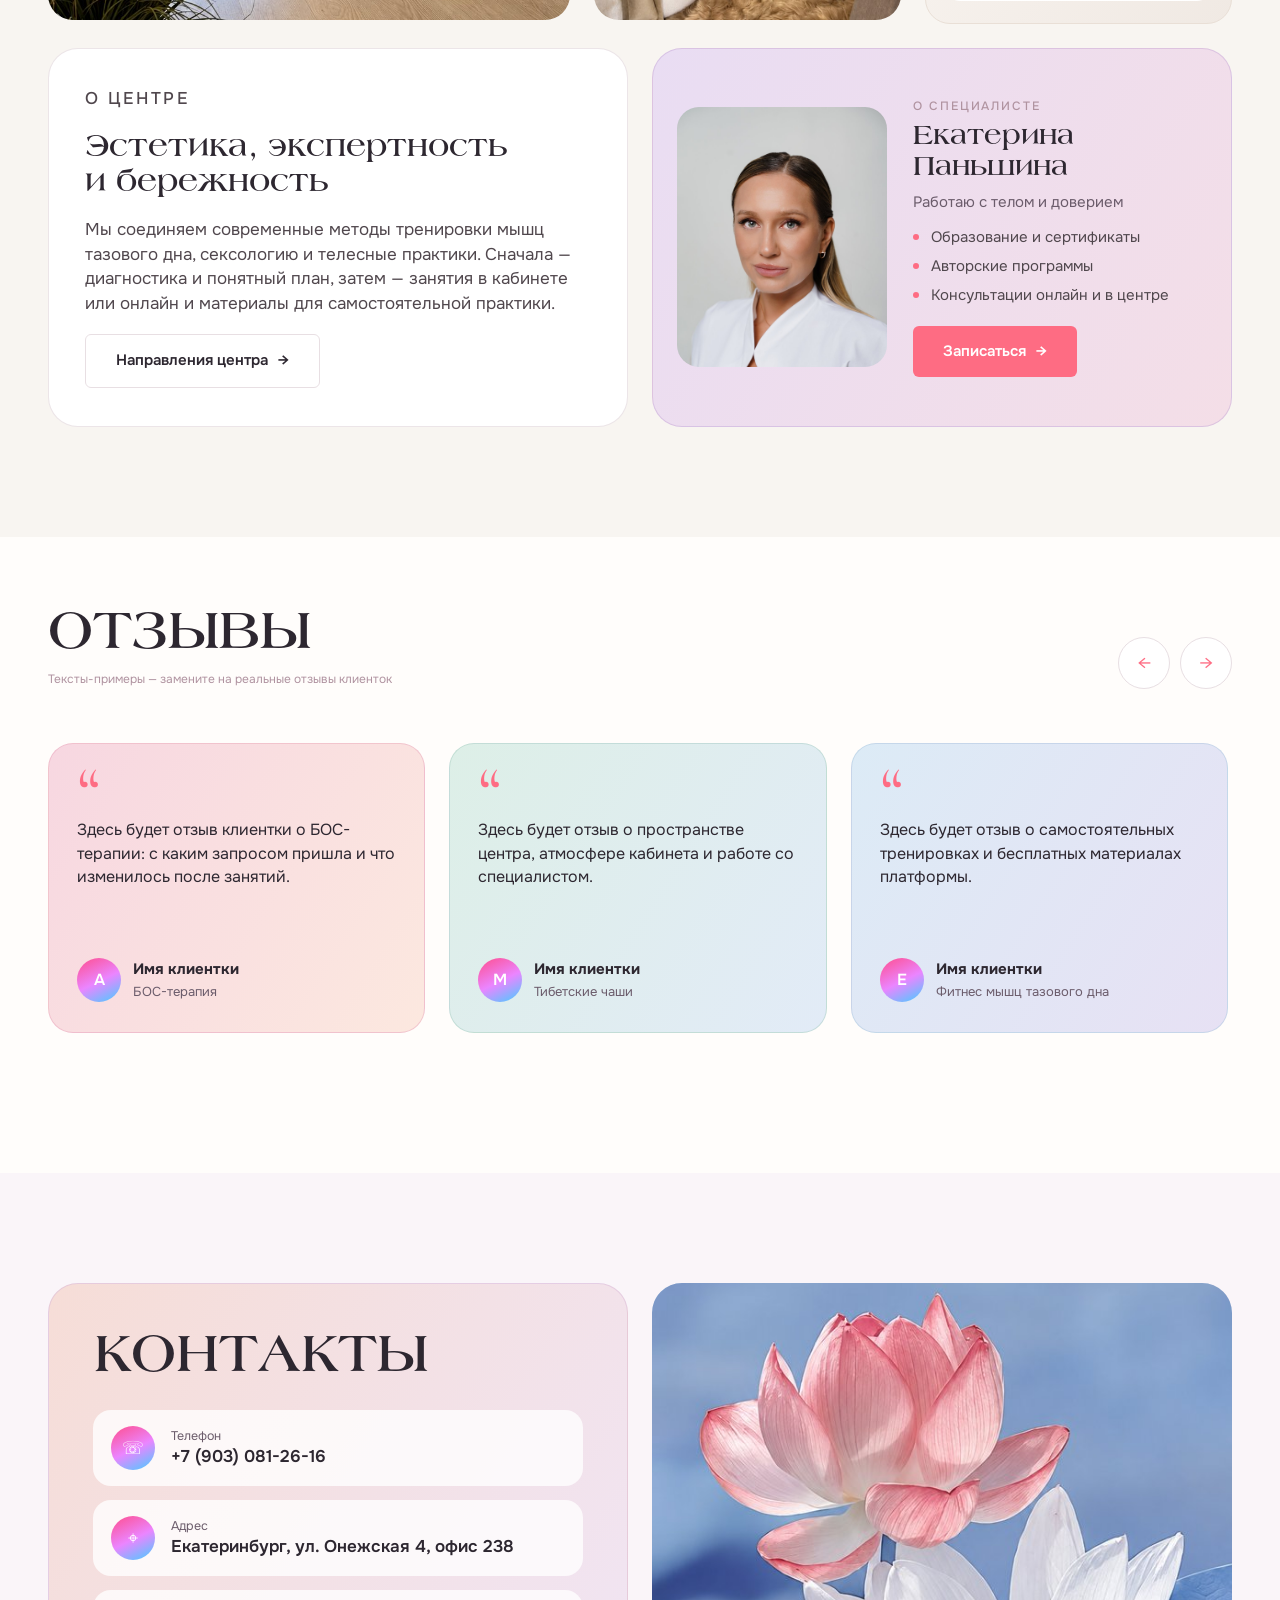
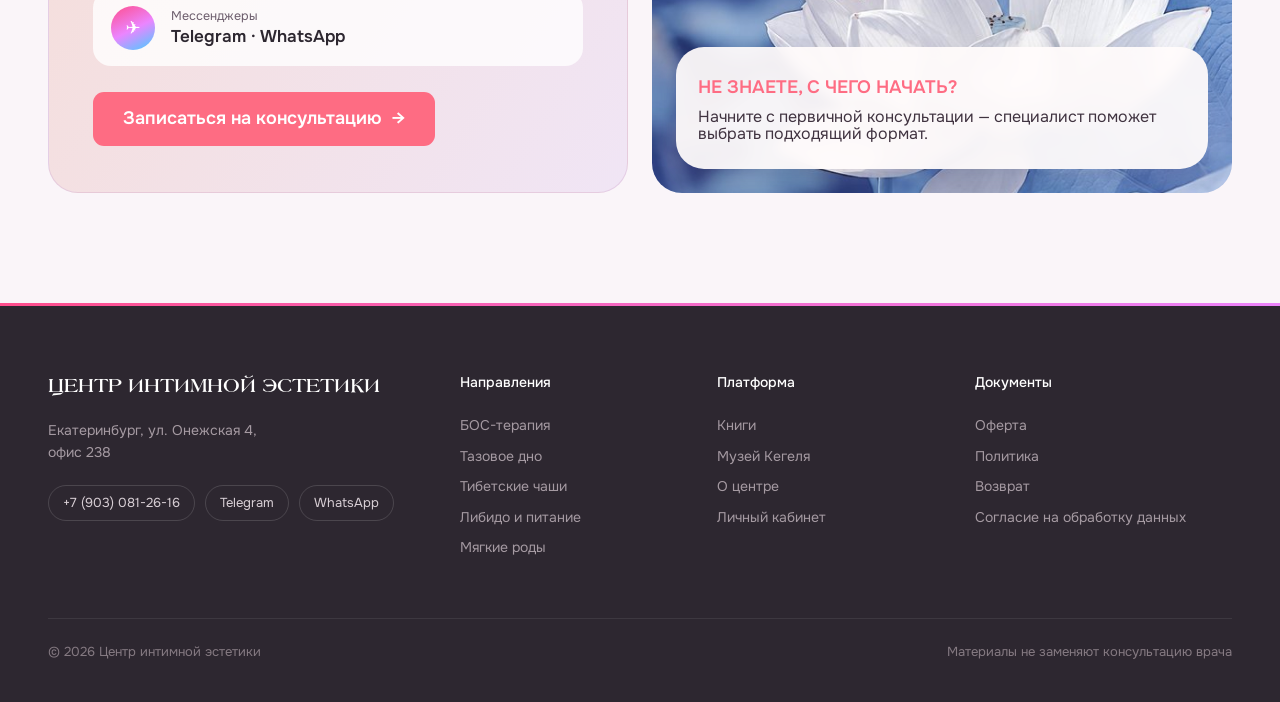
==== commit 692d39f6: "Музей Кегеля и страницы-основы остальных направлений - museum.html: каталог тренажёров с фильтром по" ====
--- a/site/index.html
+++ b/site/index.html
@@ -68,15 +68,15 @@
           <a class="link-arrow" href="directions.html" data-reveal>Все материалы <span class="arr">→</span></a>
         </div>
         <div class="mat-grid">
-          <a class="mat-card" href="soon.html?s=fitness" data-reveal style="--d:0s">
+          <a class="mat-card" href="fitness.html" data-reveal style="--d:0s">
             <div class="mat-card__thumb" style="--g:linear-gradient(123deg,#d7e3ec,#e2e6f4)"><span class="mat-card__type">ВИДЕО</span><span class="mat-card__play mat-card__play--pulse"></span></div>
             <div class="mat-card__body"><h3>Дыхание для тазового дна</h3><p>Фитнес · 12 мин</p></div>
           </a>
-          <a class="mat-card" href="soon.html?s=audio" data-reveal style="--d:.08s">
+          <a class="mat-card" href="audio.html" data-reveal style="--d:.08s">
             <div class="mat-card__thumb" style="--g:linear-gradient(123deg,#f2dce2,#f3e4ef)"><span class="mat-card__type">АУДИО</span><span class="mat-card__play"></span></div>
             <div class="mat-card__body"><h3>Медитация на расслабление</h3><p>Аудио · 18 мин</p></div>
           </a>
-          <a class="mat-card" href="soon.html?s=libido" data-reveal style="--d:.16s">
+          <a class="mat-card" href="libido.html" data-reveal style="--d:.16s">
             <div class="mat-card__thumb" style="--g:linear-gradient(123deg,#eebfde,#f3d3e6)"><span class="mat-card__type">PDF</span></div>
             <div class="mat-card__body"><h3>Рацион для либидо</h3><p>Питание · чек-лист</p></div>
           </a>
@@ -129,7 +129,7 @@
               <div class="feature"><i></i><b>Принцип действия</b><small>Как работает каждый тренажёр</small></div>
               <div class="feature"><i></i><b>Рекомендации</b><small>Кому и когда подходит</small></div>
             </div>
-            <a class="btn" href="soon.html?s=museum" style="margin-top:40px">Открыть музей <span class="arr">→</span></a>
+            <a class="btn" href="museum.html" style="margin-top:40px">Открыть музей <span class="arr">→</span></a>
           </div>
           <div class="museum__photo" data-reveal="right">
             <img src="assets/img/photo-06756.jpg" alt="Екатерина Паньшина с тренажёрами для мышц тазового дна">
--- a/site/css/style.css
+++ b/site/css/style.css
@@ -855,7 +855,7 @@
 .sit-card--result .kicker { color: var(--ink); font-size: 15px; }
 .sit-card--result h3 { margin-top: 30px; font-size: 27px; line-height: 1.15; font-weight: 500; color: var(--ink); max-width: 205px; position: relative; z-index: 1; }
 .sit-card--result p { margin-top: 44px; font-size: 18px; line-height: 1.4; color: var(--text); max-width: 235px; position: relative; z-index: 1; }
-.sit-card__flower { position: absolute; right: -52px; top: -44px; width: 230px; z-index: 0; animation: sway 9s ease-in-out infinite; transform-origin: 80% 50%; }
+.sit-card__flower { position: absolute; right: -52px; top: -44px; width: 230px; z-index: 0; transform-origin: 80% 50%; }
 @keyframes sway { 0%,100% { transform: rotate(0) translateY(0); } 50% { transform: rotate(-4deg) translateY(-6px); } }
 .sit-card .kicker { font-size: 15px; }
 .sit-list { margin-top: 20px; display: grid; gap: 14px; }
@@ -868,7 +868,7 @@
 .sit-card--list { background: linear-gradient(123deg, #f7d9e3 0%, #f3e3f3 55%, #e4e6f8 100%); border-color: var(--b-rose); padding: 40px 300px 40px 40px; min-height: 326px; }
 .sit-card--list .sit-list { margin-top: 0; grid-template-columns: 1fr 1fr; gap: 22px 36px; position: relative; z-index: 1; }
 .sit-card--list .sit-list li { font-size: 18px; line-height: 1.35; }
-.sit-card__lotus { position: absolute; right: -20px; bottom: -30px; width: 290px; z-index: 0; pointer-events: none; animation: sway 10s ease-in-out infinite; transform-origin: 30% 100%; }
+.sit-card__lotus { position: absolute; right: -20px; bottom: -30px; width: 290px; z-index: 0; pointer-events: none; transform-origin: 30% 100%; }
 
 .method { padding: 64px 0 64px; }
 .method .lead { margin-top: 26px; font-size: 20px; color: var(--muted-2); color: #6f626b; }
@@ -986,8 +986,8 @@
 .price-row__p { font-size: 22px; font-weight: 500; color: var(--pink); white-space: nowrap; }
 .price-card .btn { margin-top: 26px; font-size: 16px; padding: 18px 30px; border-radius: 6px; }
 .formats__side { display: grid; gap: 30px; align-content: start; }
-.start-card { display: grid; grid-template-columns: 182px 1fr; gap: 34px; padding: 18px 16px; border-radius: 30px; border: 1px solid rgba(232,223,227,.9); background: var(--g-lilac); border-color: var(--b-lilac); }
-.start-card__img { height: 182px; border-radius: 25px; overflow: hidden; }
+.start-card { --r: 30px; --p: 16px; display: grid; grid-template-columns: 182px 1fr; gap: 34px; padding: var(--p); border-radius: var(--r); border: 1px solid rgba(232,223,227,.9); background: var(--g-lilac); border-color: var(--b-lilac); }
+.start-card__img { height: 182px; border-radius: calc(var(--r) - var(--p)); overflow: hidden; }
 .start-card__img img { width: 100%; height: 100%; object-fit: cover; object-position: 50% 22%; }
 .start-card h4 { font-size: 20px; font-weight: 600; color: var(--pink); text-transform: uppercase; }
 .start-card p { margin-top: 8px; font-size: 18px; line-height: 1.22; color: var(--ink); }
@@ -1019,7 +1019,7 @@
 .cta-banner::after { content: ""; position: absolute; inset: 0; background: radial-gradient(500px circle at 85% 20%, rgba(235,133,255,.25), transparent 60%), radial-gradient(400px circle at 10% 110%, rgba(255,77,140,.18), transparent 60%); pointer-events: none; }
 .cta-banner > * { position: relative; z-index: 1; }
 .cta-banner p { margin-top: 16px; font-size: 18px; color: var(--text); max-width: 520px; }
-.cta-banner__flower { position: absolute !important; right: 260px; bottom: -60px; width: 260px; z-index: 0 !important; opacity: .9; animation: sway 10s ease-in-out infinite; }
+.cta-banner__flower { position: absolute !important; right: 260px; bottom: -60px; width: 260px; z-index: 0 !important; opacity: .9; }
 
 /* страница «выбор направлений» */
 .choose { position: relative; padding: 55px 0 60px; overflow: hidden; }
@@ -1041,7 +1041,7 @@
 .soon { min-height: calc(100vh - 99px); display: grid; place-items: center; text-align: center; position: relative; overflow: hidden; padding: 60px 20px; }
 .soon .h-section { max-width: 720px; margin: 20px auto 16px; }
 .soon p { max-width: 520px; margin: 0 auto 28px; font-size: 18px; color: var(--muted); }
-.soon__flower { position: absolute; width: 360px; opacity: .85; pointer-events: none; animation: sway 10s ease-in-out infinite; }
+.soon__flower { position: absolute; width: 360px; opacity: .85; pointer-events: none; }
 
 /* ==========================================================================
    Микроанимации появления
@@ -1248,21 +1248,20 @@
 
 .book-pick { display: grid; grid-template-columns: 1fr 1fr; gap: 32px; padding: 30px 0 90px; }
 .book-card {
-  --g: var(--g-sky); --bd: var(--b-sky);
+  --g: var(--g-sky); --bd: var(--b-sky); --r: 34px; --p: 18px;
   position: relative; display: flex; flex-direction: column;
-  border-radius: 34px; border: 1px solid var(--bd); background: var(--g);
-  padding: 18px 18px 30px; overflow: hidden; isolation: isolate;
+  border-radius: var(--r); border: 1px solid var(--bd); background: var(--g);
+  padding: var(--p) var(--p) 30px; overflow: hidden; isolation: isolate;
   box-shadow: var(--shadow-card);
   transition: transform .6s var(--ease), box-shadow .6s var(--ease);
 }
 .book-card:hover { transform: translateY(-8px); box-shadow: var(--shadow-card-hover); }
 .book-card--rose { --g: var(--g-rose); --bd: var(--b-rose); }
-.book-card__media { position: relative; height: 430px; border-radius: 24px; overflow: hidden; background: #ddd; }
+.book-card__media { position: relative; height: 430px; border-radius: calc(var(--r) - var(--p)); overflow: hidden; background: #ddd; }
 .book-card__media img { width: 100%; height: 100%; object-fit: cover; transition: transform 1.2s var(--ease); }
 .book-card:hover .book-card__media img { transform: scale(1.05); }
 .book-card__media .badge-free { position: absolute; left: 18px; bottom: 20px; font-size: 12px; padding: 12px 14px; }
 .book-card__body { padding: 26px 14px 0; display: flex; flex-direction: column; gap: 12px; flex: 1; }
-.book-card__n { font-size: 12px; font-weight: 600; color: var(--pink); }
 .book-card__title { font-family: var(--font-display); font-weight: 700; font-size: 38px; line-height: 1; color: var(--ink-blue); }
 .book-card__sub { font-family: var(--font-display); font-weight: 700; font-size: 20px; line-height: 1.15; color: var(--blue); max-width: 420px; }
 .book-card__chips { display: flex; flex-wrap: wrap; gap: 8px; margin-top: 6px; }
@@ -1272,8 +1271,8 @@
 .book-card:hover .book-card__more .arr { transform: translateX(6px); }
 
 .author-strip { display: grid; grid-template-columns: 260px 1fr; gap: 36px; align-items: center; padding: 26px; border-radius: 30px; background: #f8f5f1; border: 1px solid #ebe2d9; }
-.author-strip__img { height: 300px; border-radius: 22px; overflow: hidden; }
-.author-strip__img img { width: 100%; height: 100%; object-fit: cover; object-position: center 18%; }
+.author-strip__img { aspect-ratio: 1 / 1.15; border-radius: 22px; overflow: hidden; }
+.author-strip__img img { width: 100%; height: 100%; object-fit: cover; object-position: center var(--pos, 35%); }
 .author-strip h2 { font-family: var(--font-display); font-weight: 700; font-size: 34px; line-height: 1.05; color: var(--ink); margin: 8px 0 14px; }
 .author-strip p { font-size: 17px; line-height: 1.45; color: var(--text); max-width: 620px; }
 .author-strip .btn { margin-top: 22px; }
@@ -1367,11 +1366,10 @@
 @media (max-width: 760px) {
   .books-hero .h-section { font-size: 38px; }
   .book-pick { gap: 18px; padding-bottom: 60px; }
-  .book-card { border-radius: 26px; padding: 12px 12px 24px; }
-  .book-card__media { height: 340px; border-radius: 18px; }
+  .book-card { --r: 26px; --p: 12px; border-radius: var(--r); padding: var(--p) var(--p) 24px; }
+  .book-card__media { height: 340px; }
   .book-card__title { font-size: 30px; }
   .author-strip { grid-template-columns: 1fr; gap: 20px; padding: 16px 16px 24px; }
-  .author-strip__img { height: 320px; }
   .author-strip h2 { font-size: 28px; }
   .b-hero { padding-bottom: 60px; }
   .b-hero__plate { left: -12px; right: 24px; top: 30px; bottom: -20px; }
@@ -1466,3 +1464,187 @@
   .about-book__text p { font-size: 16px; }
   .about-book__text .lead-quote { font-size: 21px; }
 }
+
+/* цветок в блоке «О книге» — отдельная колонка слева, выходит из края экрана и не удлиняет блок */
+.about-book--flower { grid-template-columns: 250px 1fr 400px; gap: 50px; align-items: stretch; }
+.about-book__flower {
+  align-self: end; display: block; height: auto; max-width: none;
+  width: calc(250px + var(--gutter) + (100vw - min(100vw, 1440px)) / 2);
+  margin-left: calc(-1 * (var(--gutter) + (100vw - min(100vw, 1440px)) / 2));
+  filter: drop-shadow(0 18px 30px rgba(194, 107, 130, .12));
+}
+/* цветок в блоке об авторе */
+.author-strip--flower { grid-template-columns: 260px 1fr 230px; }
+.author-strip__flower { align-self: end; width: 230px; height: auto; margin-bottom: -26px; filter: drop-shadow(0 18px 30px rgba(194, 107, 130, .12)); }
+@media (max-width: 1180px) {
+  .about-book--flower { grid-template-columns: 1fr; }
+  .about-book__flower { display: none; }
+  .author-strip--flower { grid-template-columns: 220px 1fr; }
+  .author-strip__flower { display: none; }
+}
+@media (max-width: 760px) {
+  .author-strip--flower { grid-template-columns: 1fr; }
+}
+
+/* цены: ровные (lining) цифры, чтобы «3» и «5» не опускались ниже плашки */
+.buy-card .buy-card__price, .pack__price {
+  font-variant-numeric: lining-nums; font-feature-settings: "lnum" 1;
+  padding: 14px 22px 12px; line-height: 1;
+}
+
+/* страница выбора книг на телефоне: одно фото и меньше текста */
+@media (max-width: 760px) {
+  .books-hero .lead { margin-top: 12px; }
+  .books-hero__grid { gap: 26px; }
+  .books-hero__photos { height: auto; }
+  .books-hero__photos img:nth-child(2) { display: none; }
+  .books-hero__photos img:nth-child(1) { position: relative; left: auto; top: auto; rotate: 0deg; width: 100%; height: auto; aspect-ratio: 1 / 1.12; object-position: center 55%; }
+}
+
+/* верхняя полоска страницы книг без первого экрана */
+.books-top { background: var(--bg-rose); padding: 26px 0 0; }
+/* список симптомов в блоке «О книге» */
+.about-book__intro { font-weight: 600; color: var(--ink) !important; }
+.about-book__list { display: grid; gap: 12px; margin: 18px 0 22px; }
+.about-book__list li { display: flex; gap: 12px; align-items: flex-start; font-size: 17px; line-height: 1.4; color: var(--ink); }
+.about-book__list li .bubble { width: 22px; height: 22px; margin-top: 1px; }
+.photo-strip--flat img { object-position: center; }
+
+/* одна фотография вместо ленты */
+.photo-single { width: min(820px, 100%); margin: 0 auto; aspect-ratio: 5 / 4; border-radius: 30px; overflow: hidden; }
+.photo-single img { width: 100%; height: 100%; object-fit: cover; object-position: center; transition: transform 1.4s var(--ease); }
+.photo-single:hover img { transform: scale(1.04); }
+/* отзывы читательниц */
+.reviews-grid { display: grid; grid-template-columns: repeat(3, 1fr); gap: 24px; align-items: start; }
+.reviews-grid .review { min-height: 0; }
+@media (max-width: 1180px) { .reviews-grid { grid-template-columns: 1fr 1fr; } .reviews-grid .review:first-child { grid-column: 1 / -1; } }
+@media (max-width: 760px) {
+  .photo-single { aspect-ratio: 4 / 5; border-radius: 24px; }
+  /* на телефоне отзывы листаются вбок */
+  .reviews-grid {
+    grid-template-columns: none; grid-auto-flow: column; grid-auto-columns: calc(100% - 42px);
+    gap: 14px; overflow-x: auto; scroll-snap-type: x mandatory; scroll-padding-left: var(--gutter);
+    margin: 0 calc(-1 * var(--gutter)); padding: 4px var(--gutter) 16px;
+    scrollbar-width: none;
+  }
+  .swipe-hint { display: flex; align-items: center; gap: 10px; margin: 2px 0 0; font-size: 13px; color: var(--caption); text-transform: uppercase; letter-spacing: .1em; }
+  .swipe-hint i { width: 34px; height: 2px; border-radius: 2px; background: linear-gradient(90deg, rgba(254,108,131,.25), var(--pink)); position: relative; animation: hintSlide 1.8s ease-in-out infinite; }
+  .swipe-hint i::after { content: ""; position: absolute; right: -1px; top: -3px; width: 8px; height: 8px; border-top: 2px solid var(--pink); border-right: 2px solid var(--pink); transform: rotate(45deg); }
+  @keyframes hintSlide { 0%, 100% { transform: translateX(0); opacity: .7; } 50% { transform: translateX(8px); opacity: 1; } }
+  .reviews-grid::-webkit-scrollbar { display: none; }
+  .reviews-grid .review { scroll-snap-align: start; min-height: 0; }
+  .reviews-grid .review:first-child { grid-column: auto; }
+}
+
+/* фото книги и автор — в две колонки */
+.book-author-row { display: grid; grid-template-columns: 1fr 1fr; gap: 24px; align-items: stretch; }
+.book-author-row .photo-single { width: 100%; margin: 0; aspect-ratio: auto; height: 100%; min-height: 430px; }
+.book-author-row .author-strip { --r: 30px; --p: 14px; grid-template-columns: 1fr; gap: 22px; padding: var(--p) var(--p) 28px; align-content: start; border-radius: var(--r); overflow: hidden; }
+.book-author-row .author-strip__img { aspect-ratio: 4 / 5; height: auto; border-radius: 24px; }
+.book-author-row .author-strip__img img { object-position: center var(--pos-top, calc(var(--pos, 35%) * .7)); }
+.book-author-row .author-strip > div:not(.author-strip__img) { padding: 0 12px; }
+.book-author-row .author-strip h2 { font-size: 30px; }
+.book-author-row .author-strip p { font-size: 16px; }
+/* отзывы: ровные карточки, цветок — завершающий акцент справа внизу */
+#reviews { position: relative; overflow: hidden; padding-top: 70px; }
+#reviews > .container { position: relative; z-index: 1; }
+.reviews-grid { align-items: stretch; }
+.reviews-grid .review { height: 100%; }
+.swipe-hint { display: none; }
+@media (max-width: 760px) { .swipe-hint { display: flex; } }
+@media (max-width: 1180px) {
+  .book-author-row { grid-template-columns: 1fr; }
+  .book-author-row .photo-single { min-height: 0; aspect-ratio: 5 / 4; }
+  .reviews-head__flower { display: none; }
+}
+@media (max-width: 760px) {
+  .book-author-row .photo-single { aspect-ratio: 4 / 5; }
+  .book-author-row .author-strip { grid-template-columns: 1fr; padding: var(--p) var(--p) 24px; }
+  .book-author-row .author-strip > div:not(.author-strip__img) { padding: 0 6px; }
+}
+
+/* кнопка заказа у издательства под аудиоглавой */
+.audio-after { display: flex; align-items: center; gap: 20px; flex-wrap: wrap; margin-top: 22px; }
+.audio-after p { font-size: 15px; color: var(--muted); }
+.btn--ghost .price { border-left-color: rgba(45, 39, 48, .18); }
+@media (max-width: 760px) { .audio-after .btn { width: 100%; } }
+
+/* первые страницы и виртуальный показ (Art book) */
+.preview-card { display: grid; grid-template-columns: 1fr auto; gap: 40px; align-items: center; padding: 34px 40px; border-radius: 30px; border: 1px solid var(--b-rose); background: var(--g-rose); }
+.preview-card__pages { display: flex; gap: 12px; }
+.preview-card__pages span { display: block; width: 76px; height: 104px; border-radius: 10px; background: rgba(255,255,255,.75); box-shadow: 0 10px 22px rgba(89,59,82,.12); transform: rotate(-4deg); }
+.preview-card__pages span:nth-child(2) { transform: rotate(2deg); }
+.preview-card__pages span:nth-child(3) { transform: rotate(6deg); }
+@media (max-width: 760px) {
+  .preview-card { grid-template-columns: 1fr; gap: 24px; padding: 24px 20px; }
+  .preview-card__pages span { width: 62px; height: 86px; }
+}
+
+/* ==========================================================================
+   Музей Кегеля
+   ========================================================================== */
+.m-hero { background: var(--bg-sky); padding: 40px 0 60px; }
+.m-hero__grid { display: grid; grid-template-columns: 1fr 520px; gap: 60px; align-items: center; margin-top: 24px; }
+.m-hero__title { font-size: 72px; line-height: 1; color: var(--ink); }
+.m-hero__sub { margin-top: 22px; font-family: var(--font-display); font-weight: 700; font-size: 28px; line-height: 1.12; color: var(--blue); }
+.m-hero__text { margin-top: 22px; font-size: 18px; line-height: 1.5; color: var(--text); max-width: 540px; }
+.m-hero__actions { display: flex; flex-wrap: wrap; gap: 12px; margin-top: 32px; }
+.m-hero__media { position: relative; }
+.m-hero__plate { position: absolute; left: -40px; right: 50px; top: 50px; bottom: -34px; border-radius: 34px; background: var(--g-mist); }
+.m-hero__photo { position: relative; height: 520px; border-radius: 28px; overflow: hidden; box-shadow: 0 30px 60px rgba(77, 51, 71, .16); }
+.m-hero__photo img { width: 100%; height: 100%; object-fit: cover; object-position: center 18%; transition: transform 1.4s var(--ease); }
+.m-hero__media:hover .m-hero__photo img { transform: scale(1.04); }
+.m-hero__badge { position: absolute; right: -20px; top: 28px; z-index: 2; }
+
+.m-filter { display: flex; flex-wrap: wrap; gap: 10px; margin: 6px 0 28px; }
+.m-chip { padding: 11px 18px; border-radius: 40px; border: 1px solid var(--line-2); background: #fff; font-size: 14px; font-weight: 500; color: var(--text); transition: background .4s var(--ease), color .3s, border-color .3s, transform .3s var(--ease); }
+.m-chip:hover { transform: translateY(-2px); }
+.m-chip.is-active { background: var(--g-badge); border-color: transparent; color: #fff; }
+
+.m-grid { display: grid; grid-template-columns: repeat(3, 1fr); gap: 24px; }
+.m-card { --r: 28px; --p: 14px; display: flex; flex-direction: column; padding: var(--p) var(--p) 24px; border-radius: var(--r); border: 1px solid var(--line-2); background: #fff; box-shadow: var(--shadow-soft); transition: transform .5s var(--ease), box-shadow .5s var(--ease), opacity .4s; }
+a.m-card:hover { transform: translateY(-6px); box-shadow: var(--shadow-card-hover); }
+.m-card.is-soon { opacity: .75; }
+.m-card__media { position: relative; height: 230px; border-radius: calc(var(--r) - var(--p)); background: var(--g, var(--g-mist)); display: grid; place-items: center; overflow: hidden; }
+.m-card__media img { width: 62%; height: auto; max-height: 80%; object-fit: contain; transition: transform .8s var(--ease); }
+a.m-card:hover .m-card__media img { transform: translateY(-4px) scale(1.04); }
+.m-card.is-soon .m-card__media { display: grid; place-items: center; }
+.m-card.is-soon .m-card__media::before { content: ""; width: 54px; height: 54px; border-radius: 50%; background: rgba(255,255,255,.65); }
+.m-card__soon { position: absolute; left: 14px; bottom: 14px; padding: 7px 12px; border-radius: 40px; background: rgba(255,255,255,.9); font-size: 12px; font-weight: 600; color: var(--muted); }
+.m-card__body { padding: 20px 10px 0; display: flex; flex-direction: column; gap: 10px; flex: 1; }
+.m-card__body h3 { font-family: var(--font-display); font-weight: 700; font-size: 24px; line-height: 1.1; color: var(--ink-blue); }
+.m-card__body p { font-size: 15px; line-height: 1.45; color: var(--muted); }
+.m-card__tags { display: flex; flex-wrap: wrap; gap: 8px; margin-top: 2px; }
+.m-card__tags span { padding: 6px 12px; border-radius: 40px; background: var(--bg-soft); font-size: 12.5px; color: var(--text); }
+.m-card__more { margin-top: auto; padding-top: 14px; display: inline-flex; gap: 8px; align-items: center; font-weight: 600; font-size: 15px; color: var(--pink-deep); }
+.m-card__more .arr { transition: transform .35s var(--ease-spring); }
+a.m-card:hover .m-card__more .arr { transform: translateX(5px); }
+.m-card.is-hidden { display: none; }
+.m-item__photo { display: grid; place-items: center; background: var(--g-rose); }
+.m-item__photo img { width: 60%; height: auto; }
+
+@media (max-width: 1180px) {
+  .m-hero__grid { grid-template-columns: 1fr; gap: 40px; }
+  .m-hero__media { max-width: 520px; }
+  .m-grid { grid-template-columns: 1fr 1fr; }
+}
+@media (max-width: 760px) {
+  .m-hero { padding: 24px 0 40px; }
+  .m-hero__title { font-size: min(46px, 9.4vw); }
+  .m-hero__sub { font-size: 22px; }
+  .m-hero__text { font-size: 16px; }
+  .m-hero__actions .btn { width: 100%; }
+  .m-hero__plate { left: -12px; right: 24px; top: 30px; bottom: -20px; }
+  .m-hero__photo { height: 420px; }
+  .m-hero__badge { right: 10px; top: -16px; font-size: 11px; padding: 11px 13px; }
+  .m-grid { grid-template-columns: 1fr; gap: 14px; }
+  .m-card__media { height: 200px; }
+  .m-filter { gap: 8px; margin-bottom: 20px; }
+  .m-chip { padding: 9px 14px; font-size: 13px; }
+}
+
+/* сетка бесплатных материалов на страницах направлений */
+.free-grid { display: grid; grid-template-columns: repeat(3, 1fr); gap: 20px; }
+.free-grid .mat-card__thumb { height: 150px; }
+@media (max-width: 1180px) { .free-grid { grid-template-columns: 1fr 1fr; } }
+@media (max-width: 760px) { .free-grid { grid-template-columns: 1fr; } }
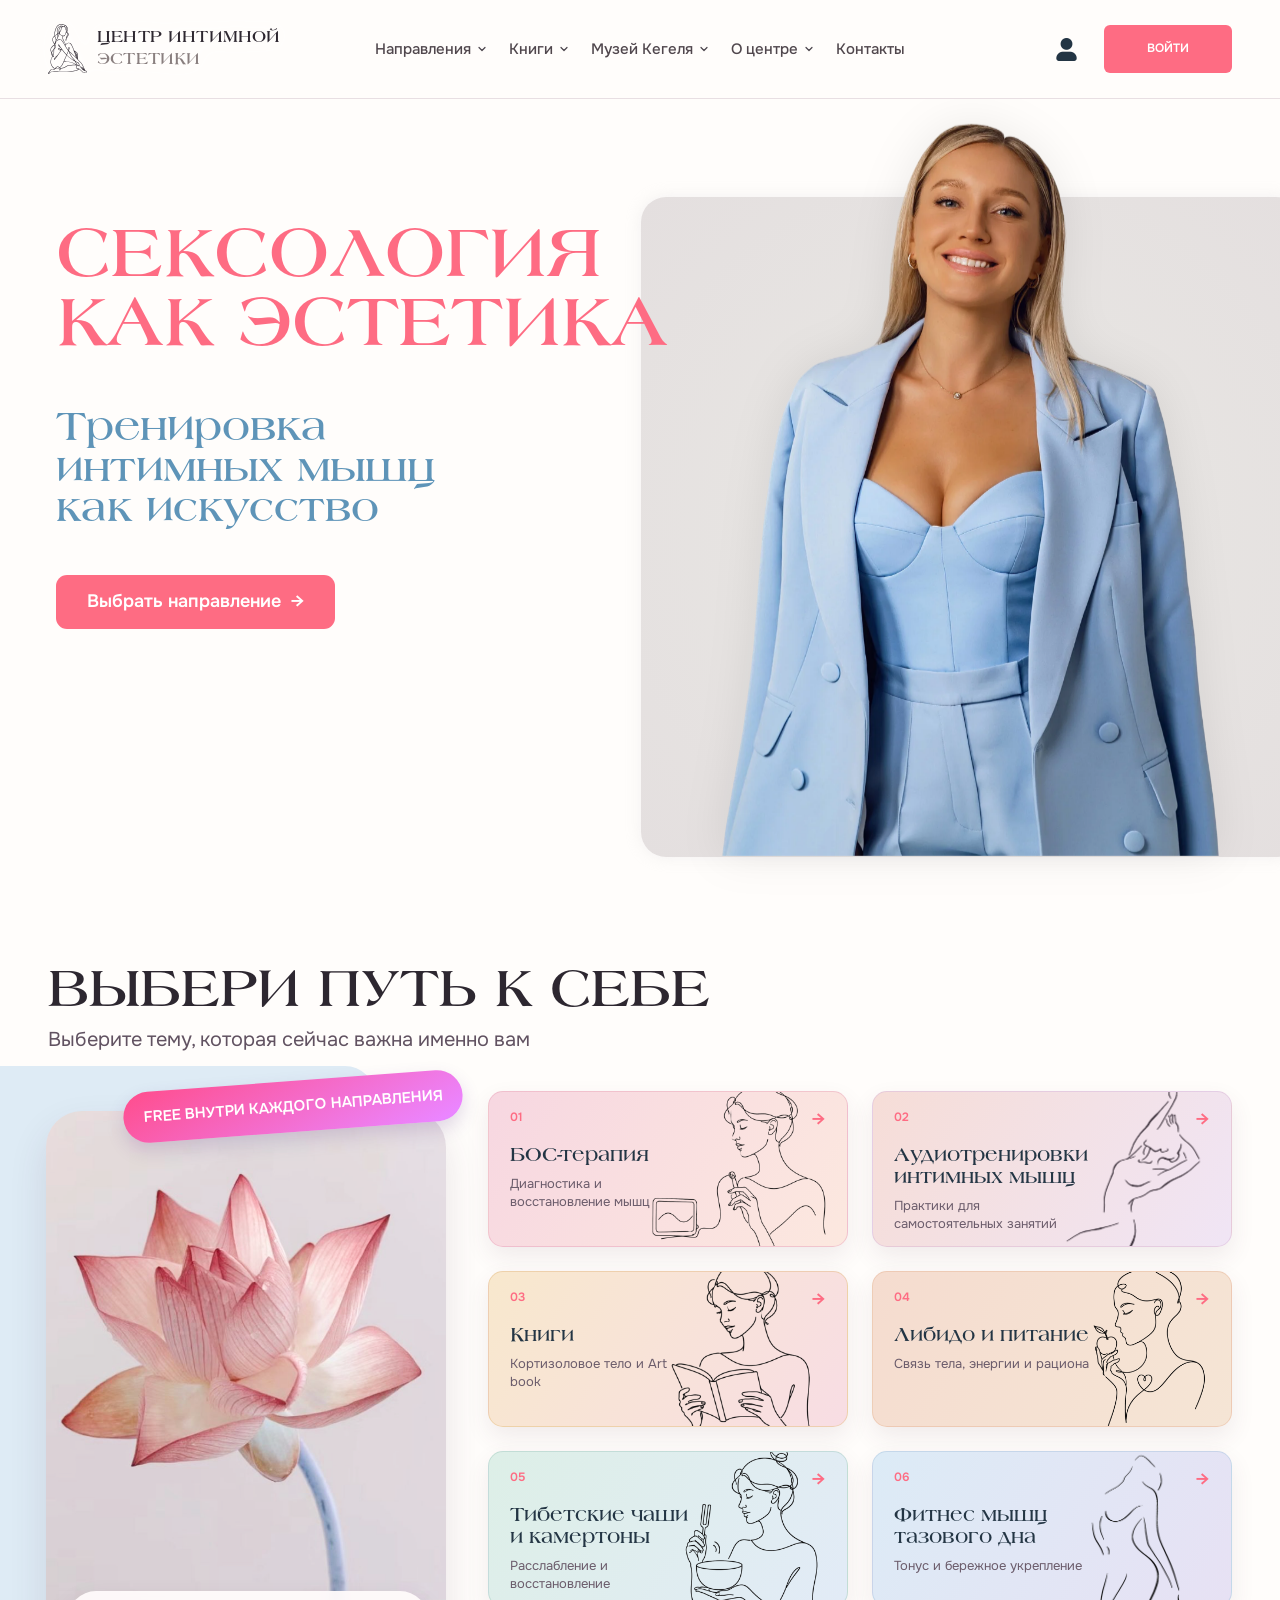
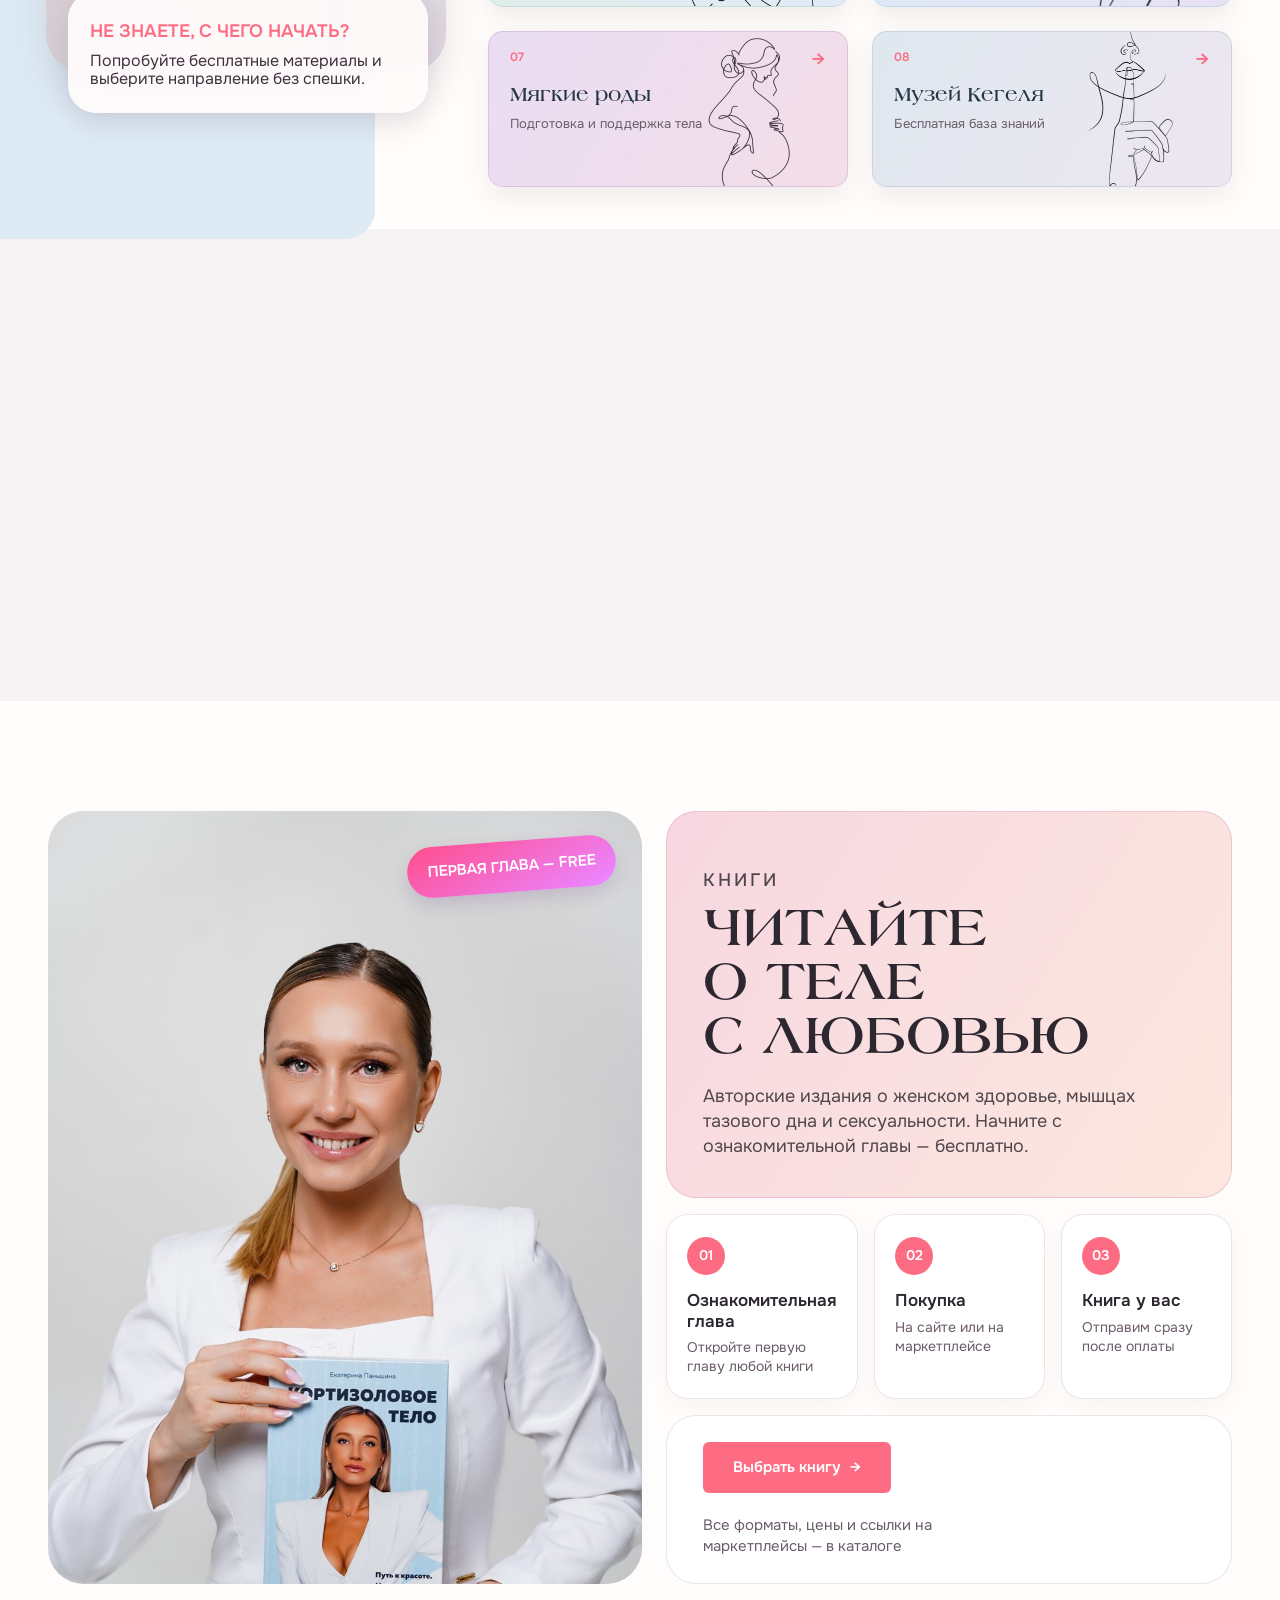
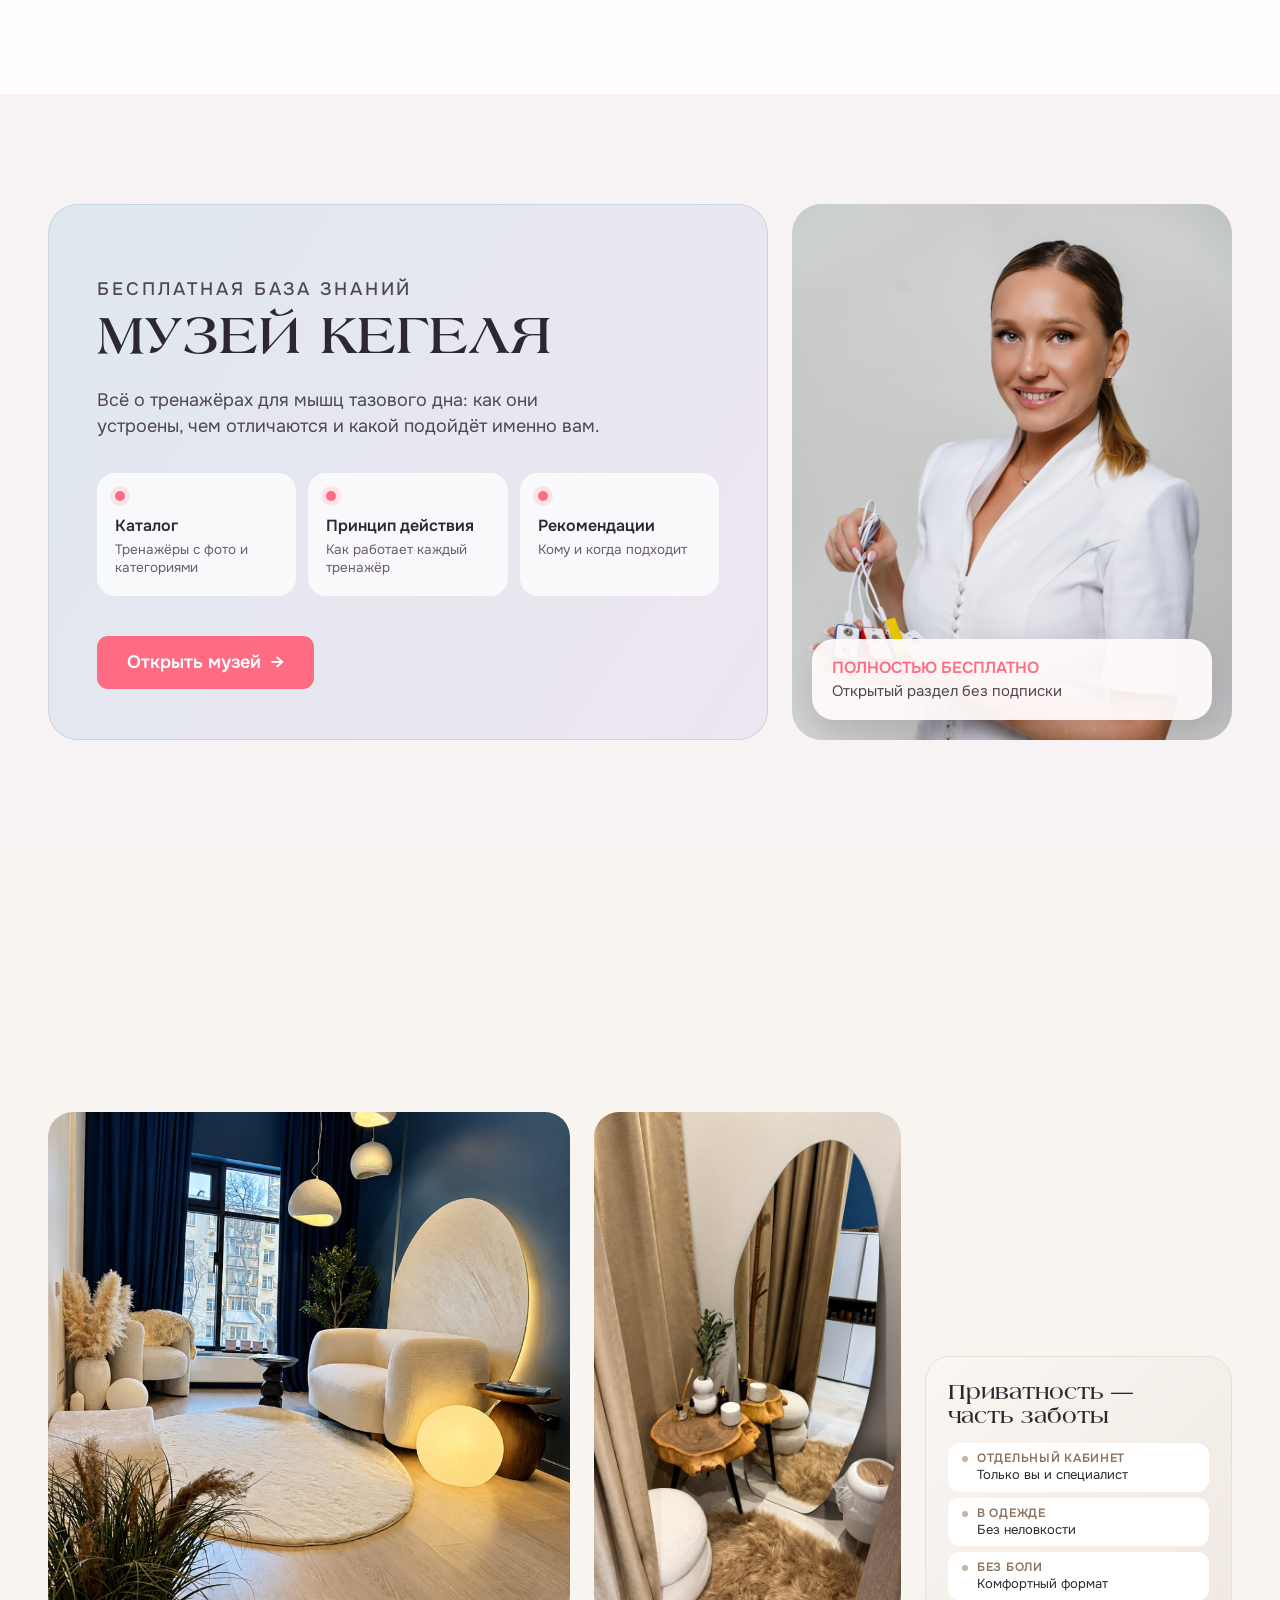
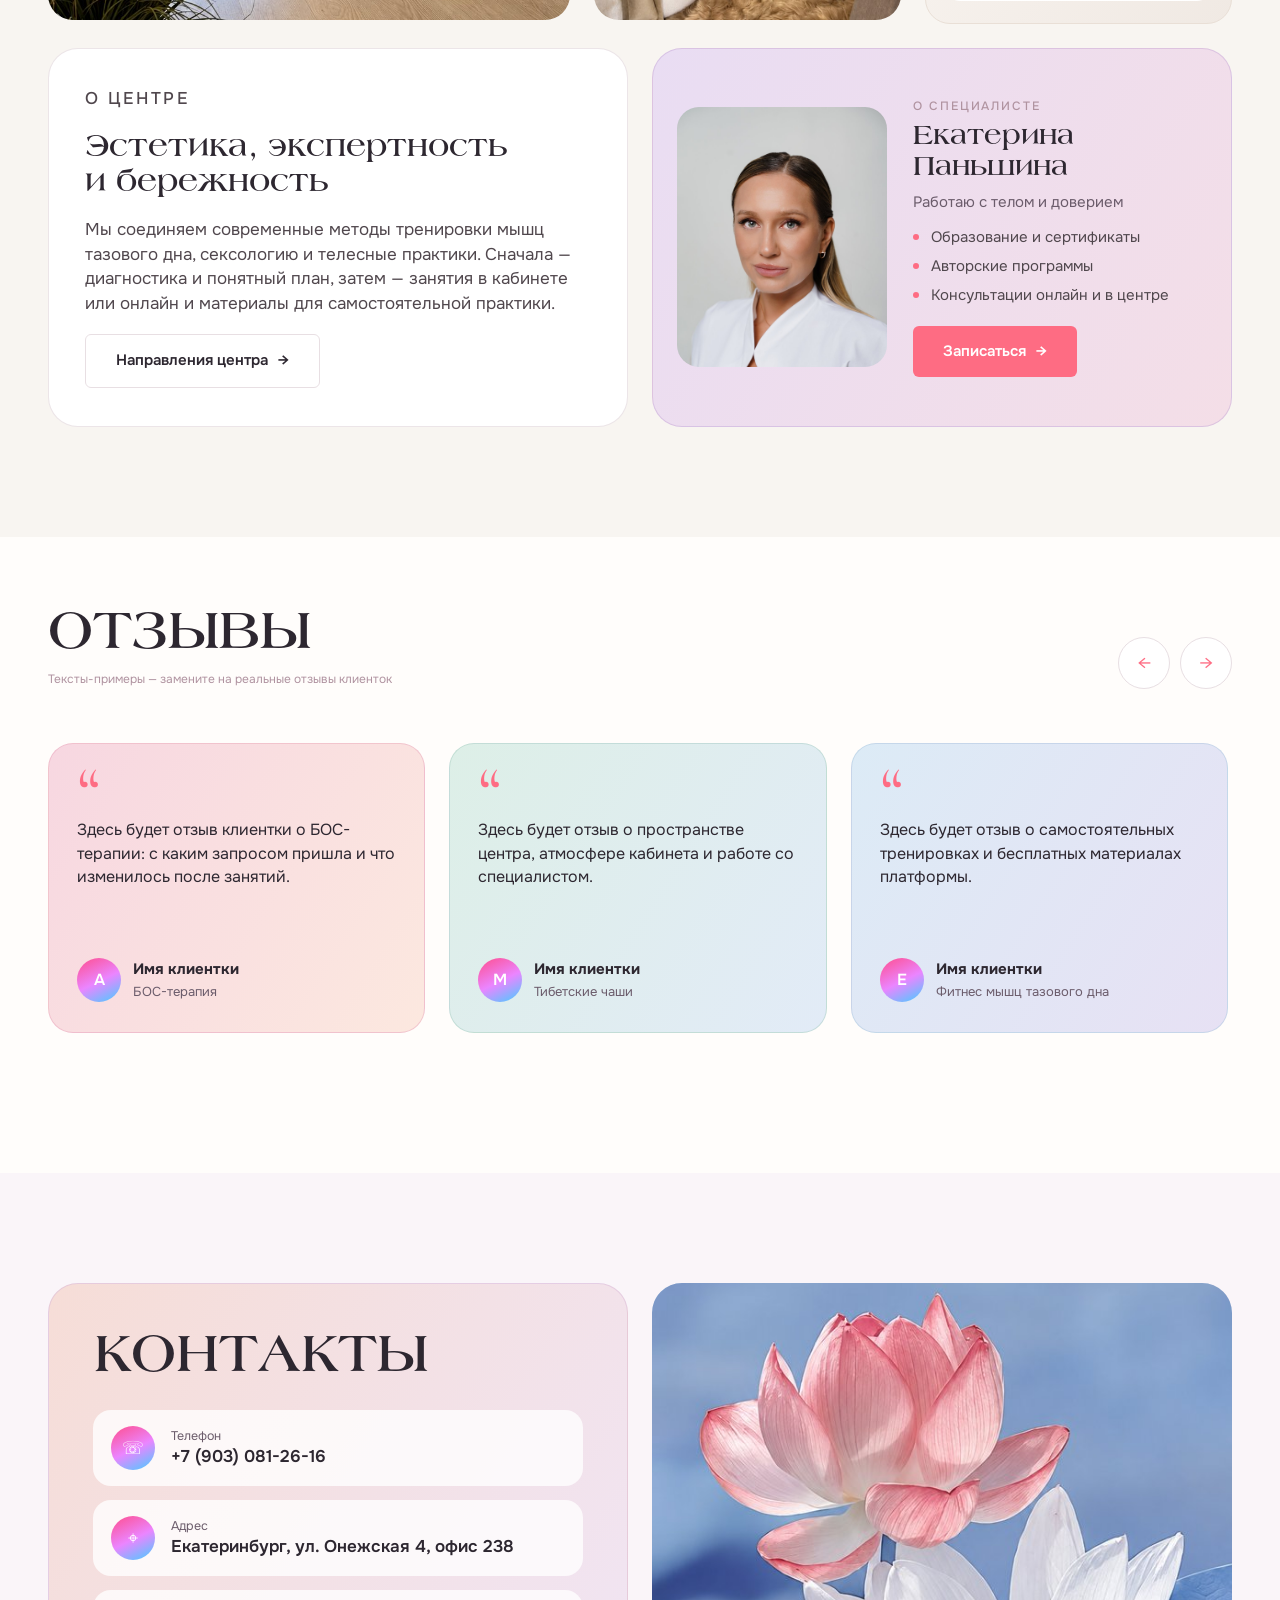
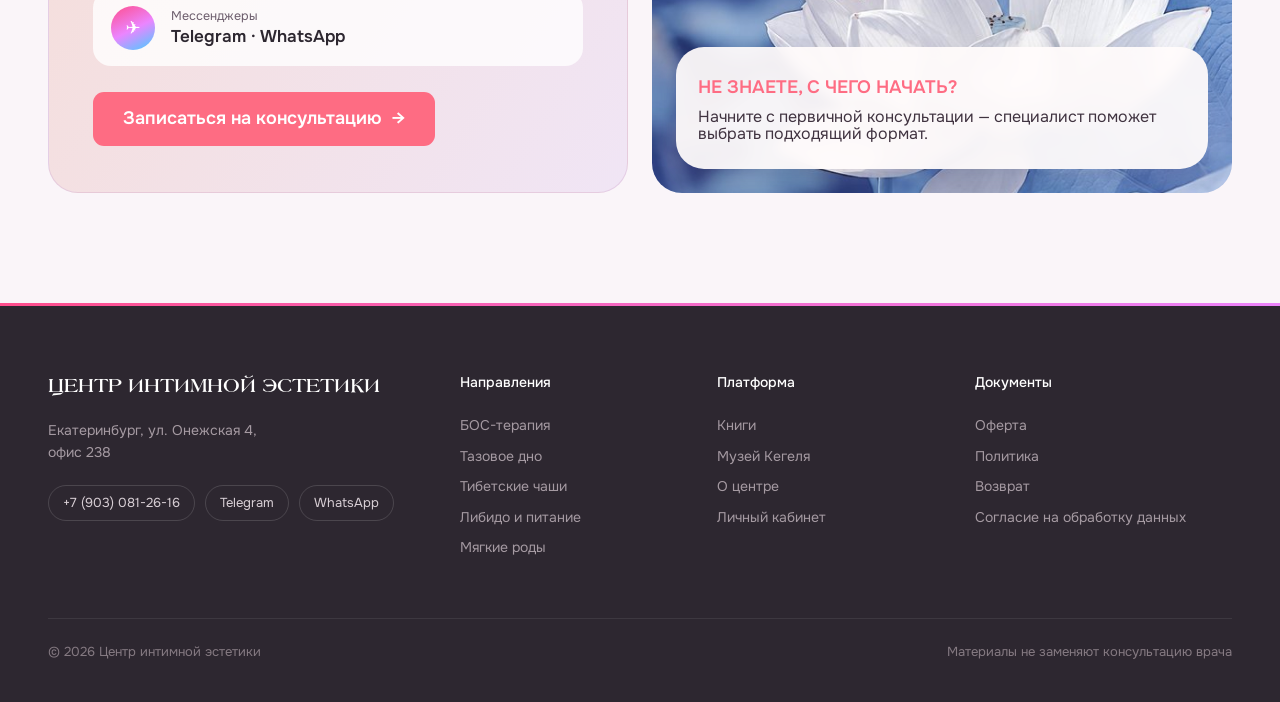
==== commit 92d9ae38: "Музей: цитата курсивом, убрана строка «Музей или…» Co-Authored-By: Claude Opus 5 <noreply@anthropic." ====
--- a/site/index.html
+++ b/site/index.html
@@ -8,7 +8,7 @@
   <meta name="description" content="Платформа женского здоровья: БОС-терапия, фитнес мышц тазового дна, аудиотренировки, книги и Музей Кегеля.">
   <link rel="preconnect" href="https://fonts.googleapis.com">
   <link rel="preconnect" href="https://fonts.gstatic.com" crossorigin>
-  <link href="https://fonts.googleapis.com/css2?family=Onest:wght@400;500;600;700&family=Cormorant+Garamond:wght@600&display=swap" rel="stylesheet">
+  <link href="https://fonts.googleapis.com/css2?family=Onest:wght@400;500;600;700&family=Cormorant+Garamond:ital,wght@0,600;1,500;1,600&display=swap" rel="stylesheet">
   <link rel="stylesheet" href="css/style.css">
   <link rel="icon" href="assets/img/logo.svg">
 </head>
--- a/site/css/style.css
+++ b/site/css/style.css
@@ -1648,3 +1648,77 @@
 .free-grid .mat-card__thumb { height: 150px; }
 @media (max-width: 1180px) { .free-grid { grid-template-columns: 1fr 1fr; } }
 @media (max-width: 760px) { .free-grid { grid-template-columns: 1fr; } }
+
+/* музей: вступление и разделы */
+.m-intro { position: relative; display: grid; grid-template-columns: 1fr 420px; gap: 24px; margin-top: 30px; align-items: stretch; }
+.m-intro__text { padding: 44px 46px; border-radius: 30px; background: var(--g-rose); border: 1px solid var(--b-rose); display: flex; flex-direction: column; justify-content: center; }
+.m-intro__kicker { font-family: var(--font-display); font-weight: 700; font-size: 32px; color: var(--ink); }
+.m-intro__script { font-family: var(--font-price); font-style: italic; font-size: 46px; line-height: 1.05; color: var(--pink); }
+.m-intro__quote { margin-top: 22px; font-family: var(--font-price); font-style: italic; font-size: 26px; line-height: 1.4; color: var(--ink); max-width: 560px; }
+.m-intro__author { margin-top: 10px; font-size: 14px; font-weight: 600; letter-spacing: .08em; text-transform: uppercase; color: var(--pink-deep); }
+.m-intro__note { margin-top: 22px; font-size: 16px; line-height: 1.5; color: var(--text); max-width: 520px; }
+.m-intro__photo { position: relative; min-height: 460px; border-radius: 30px; overflow: hidden; border: 1px solid var(--line-2); }
+.m-intro__photo img { position: absolute; inset: 0; width: 100%; height: 100%; object-fit: cover; object-position: center 26%; }
+.m-intro__badge { position: absolute; right: 22px; top: 22px; z-index: 2; font-size: 12px; padding: 12px 15px; }
+
+.cat-grid { display: grid; grid-template-columns: repeat(3, 1fr); gap: 14px; }
+.cat-card { display: flex; align-items: center; justify-content: space-between; gap: 16px; padding: 22px 24px; border-radius: 18px; border: 1px solid var(--bd); background: var(--g); font-family: var(--font-display); font-weight: 700; font-size: 21px; color: var(--ink-blue); text-align: left; transition: transform .45s var(--ease), box-shadow .45s var(--ease); }
+.cat-card:hover { transform: translateY(-3px); box-shadow: var(--shadow-card); }
+.cat-card__arr { font-family: var(--font-body); font-size: 16px; color: var(--pink); width: 34px; height: 34px; border-radius: 50%; background: rgba(255,255,255,.75); display: grid; place-items: center; }
+.cat-card.is-active { box-shadow: var(--shadow-card); border-color: var(--pink); }
+.m-card__media--photo { background: #fdf1f3; }
+.m-card__media--photo img { width: 100%; height: 100%; object-fit: contain; padding: 18px; }
+.m-item__label { font-size: 13px; font-weight: 600; letter-spacing: .06em; text-transform: uppercase; color: var(--pink); margin-bottom: 8px; }
+
+@media (max-width: 1180px) {
+  .m-intro { grid-template-columns: 1fr; }
+  .m-intro__photo { min-height: 360px; order: -1; }
+  .m-intro { gap: 16px; }
+  .cat-grid { grid-template-columns: 1fr 1fr; }
+}
+@media (max-width: 760px) {
+  .m-intro__text { padding: 24px 20px 28px; }
+  .m-intro__kicker { font-size: 24px; }
+  .m-intro__script { font-size: 34px; }
+  .m-intro__quote { font-size: 21px; }
+  .m-intro__photo { min-height: 300px; }
+  .cat-grid { grid-template-columns: 1fr; }
+  .cat-card { font-size: 18px; padding: 18px 18px; }
+}
+
+/* фото экспоната без фона — по центру плашки */
+.m-item__photo--real { background: var(--g-rose); display: grid; place-items: center; padding: 40px; }
+.m-item__photo--real img { width: 100%; height: auto; max-height: 100%; object-fit: contain; }
+.m-card__media--photo { background: var(--g, var(--g-rose)); display: grid; place-items: center; }
+.m-card__media--photo img { width: auto; max-width: 84%; height: auto; max-height: 76%; object-fit: contain; padding: 0; }
+@media (max-width: 760px) { .m-item__photo--real { padding: 26px; } }
+
+/* первый экран БОС: фото в плашке и небольшая карточка с играми */
+.p-hero__photo { position: absolute; left: 58px; top: 68px; width: 622px; height: 622px; border-radius: 25px; overflow: hidden; box-shadow: 0 30px 60px rgba(77, 51, 71, .14); }
+.p-hero__photo img { width: 100%; height: 100%; object-fit: cover; object-position: center 22%; transition: transform 1.4s var(--ease); }
+.p-hero__visual:hover .p-hero__photo img { transform: scale(1.03); }
+@media (max-width: 760px) {
+  .p-hero__photo { left: 58px; }
+}
+.tp-photo--tall { height: 420px; }
+.tp-photo--tall img { object-position: center 28%; }
+@media (max-width: 760px) { .tp-photo--tall { height: 300px; } }
+
+/* экраны с играми во вкладке «Как проходит тренировка» */
+.tp-photo--games { height: auto; background: #fff; padding: 18px; display: grid; place-items: center; }
+.tp-photo--games img { width: 100%; height: auto; object-fit: contain; }
+
+/* правая колонка вкладки: блок и «Важно» друг под другом */
+.tp-col { display: grid; gap: 20px; align-content: start; margin-top: 16px; }
+.tp-col .tp-box { margin-top: 0; }
+.tp-col .tp-important { margin-top: 0; max-width: none; }
+
+/* пузырьки-буллеты: на телефоне меньше */
+@media (max-width: 760px) {
+  .bubble { width: 24px; height: 24px; }
+  .bubble::after { right: 5px; bottom: 4px; width: 4px; height: 2px; }
+  .fb-item, .why-item, .lesson { grid-template-columns: 26px 1fr; gap: 12px; }
+  .fb-item .bubble { margin-top: 2px; }
+  .buy-card li .bubble, .fit-card li .bubble, .about-book__list li .bubble, .m-card .bubble { width: 20px; height: 20px; }
+  .bubble--big { width: 58px; height: 58px; }
+}
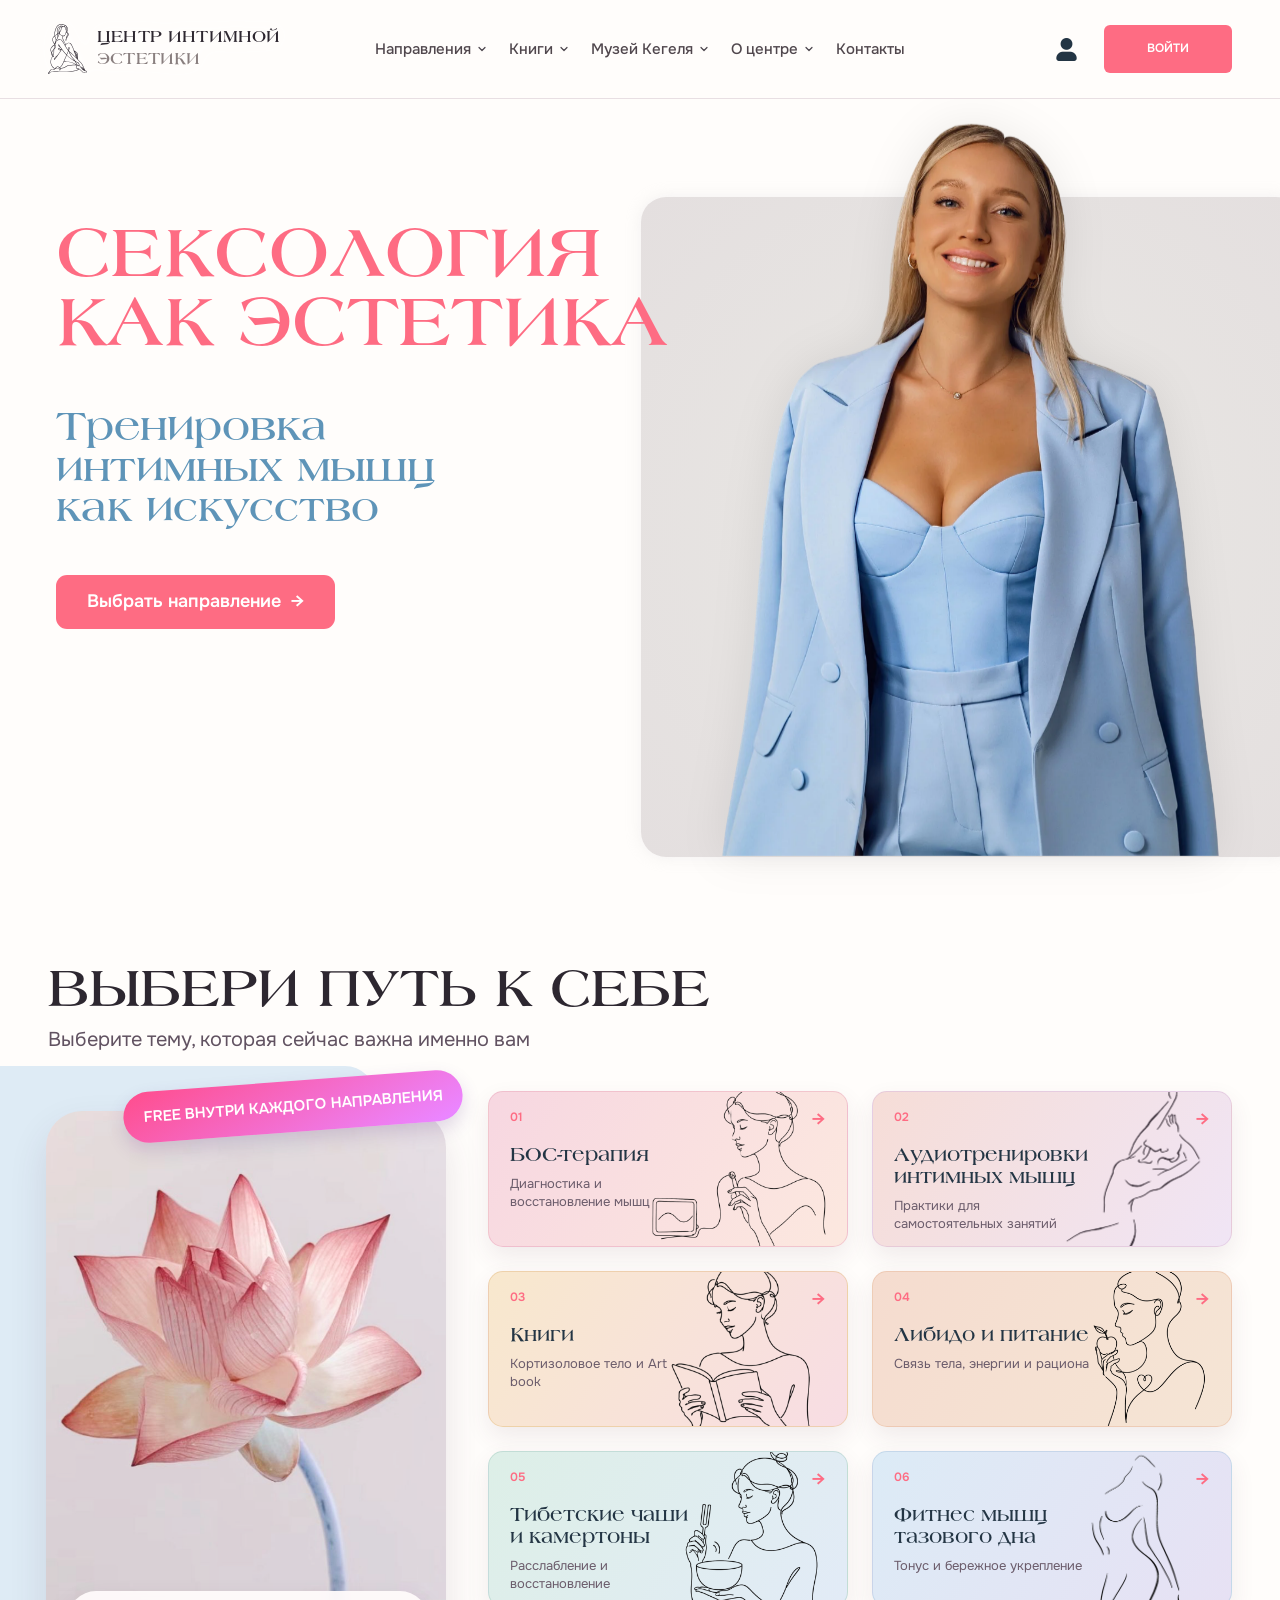
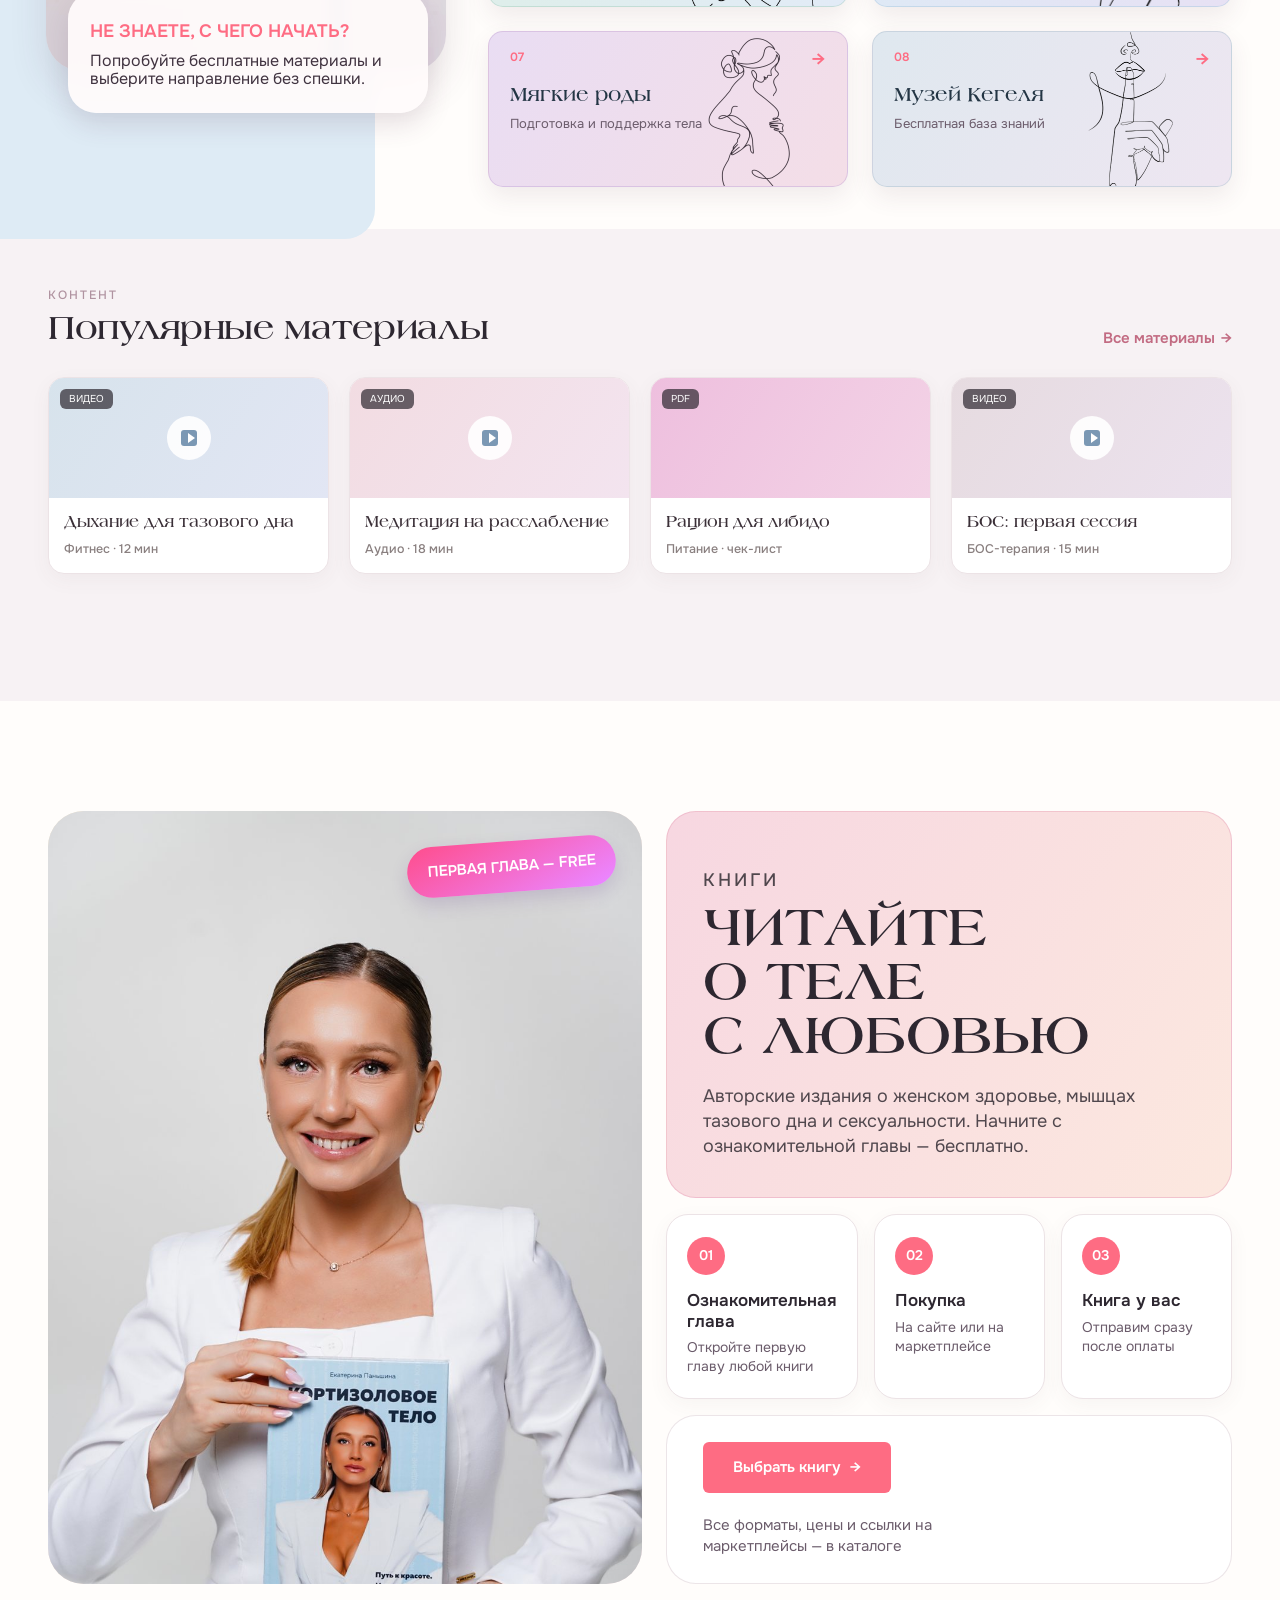
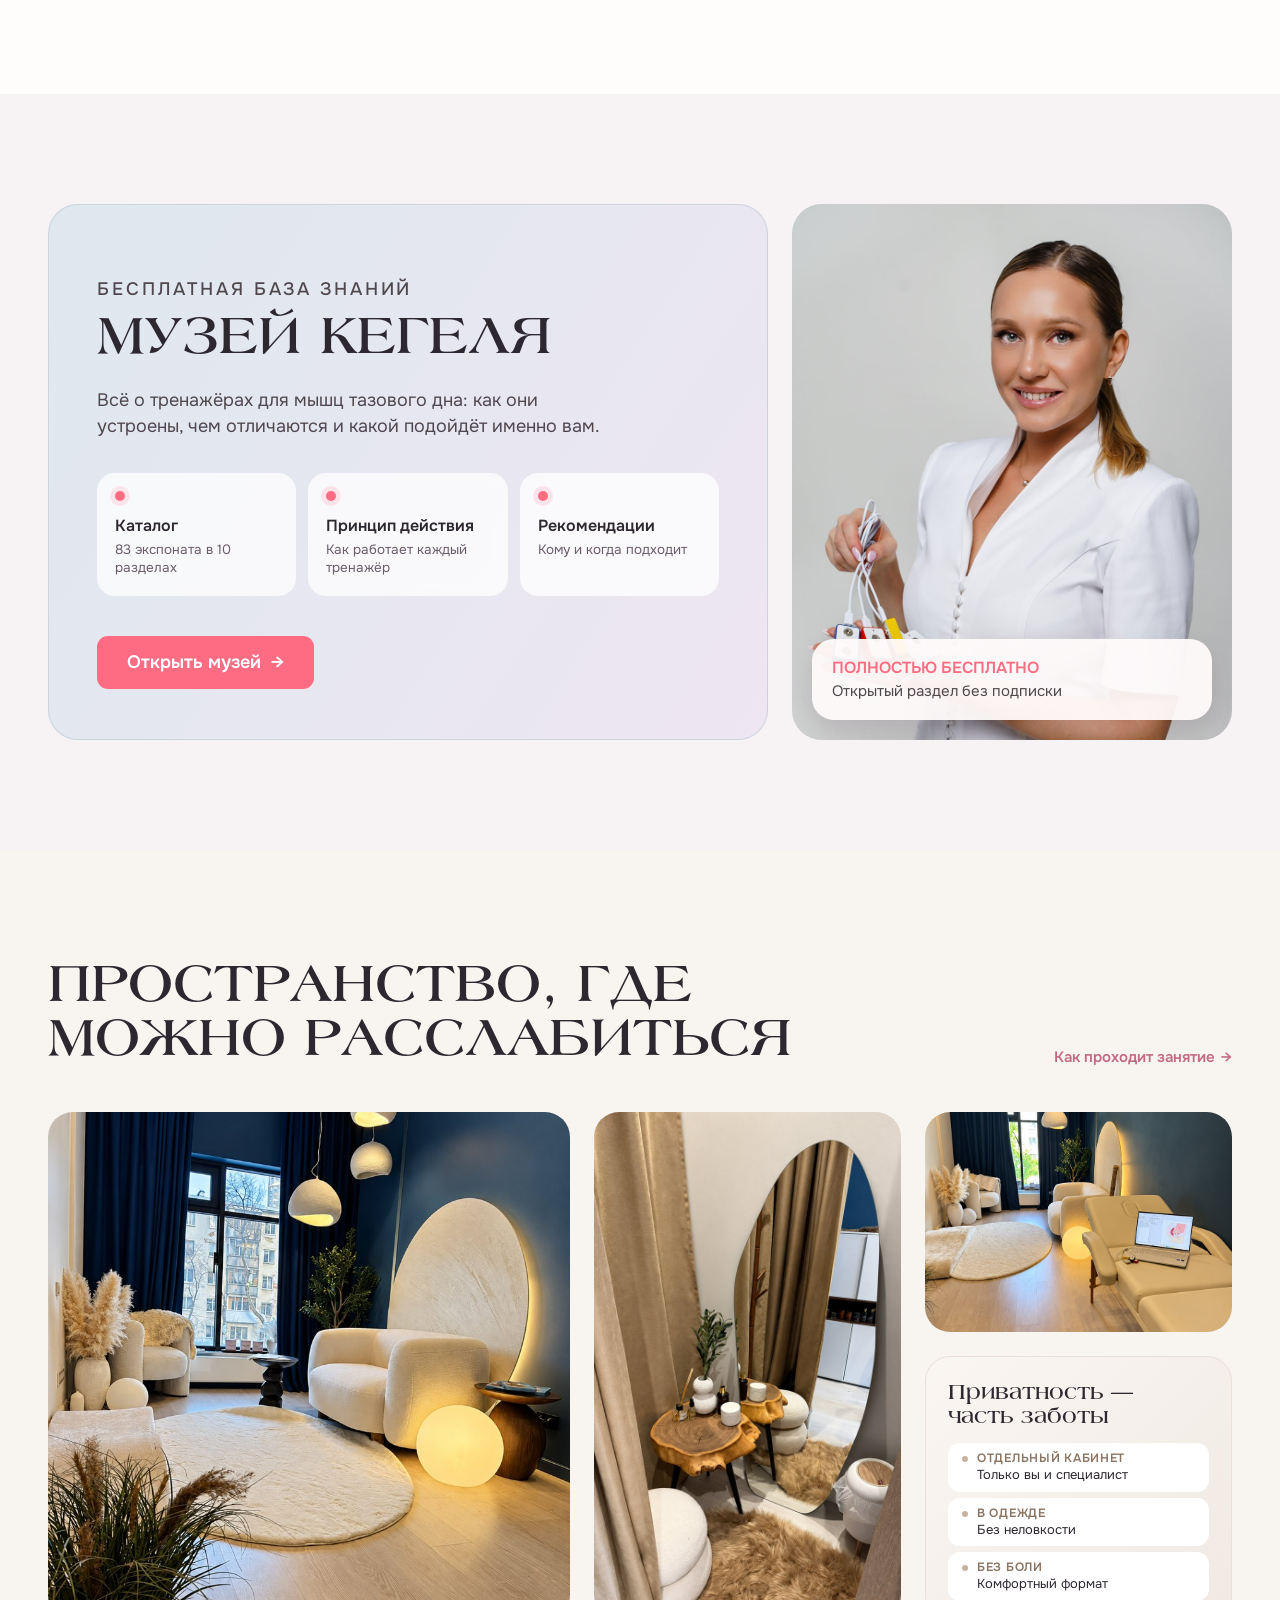
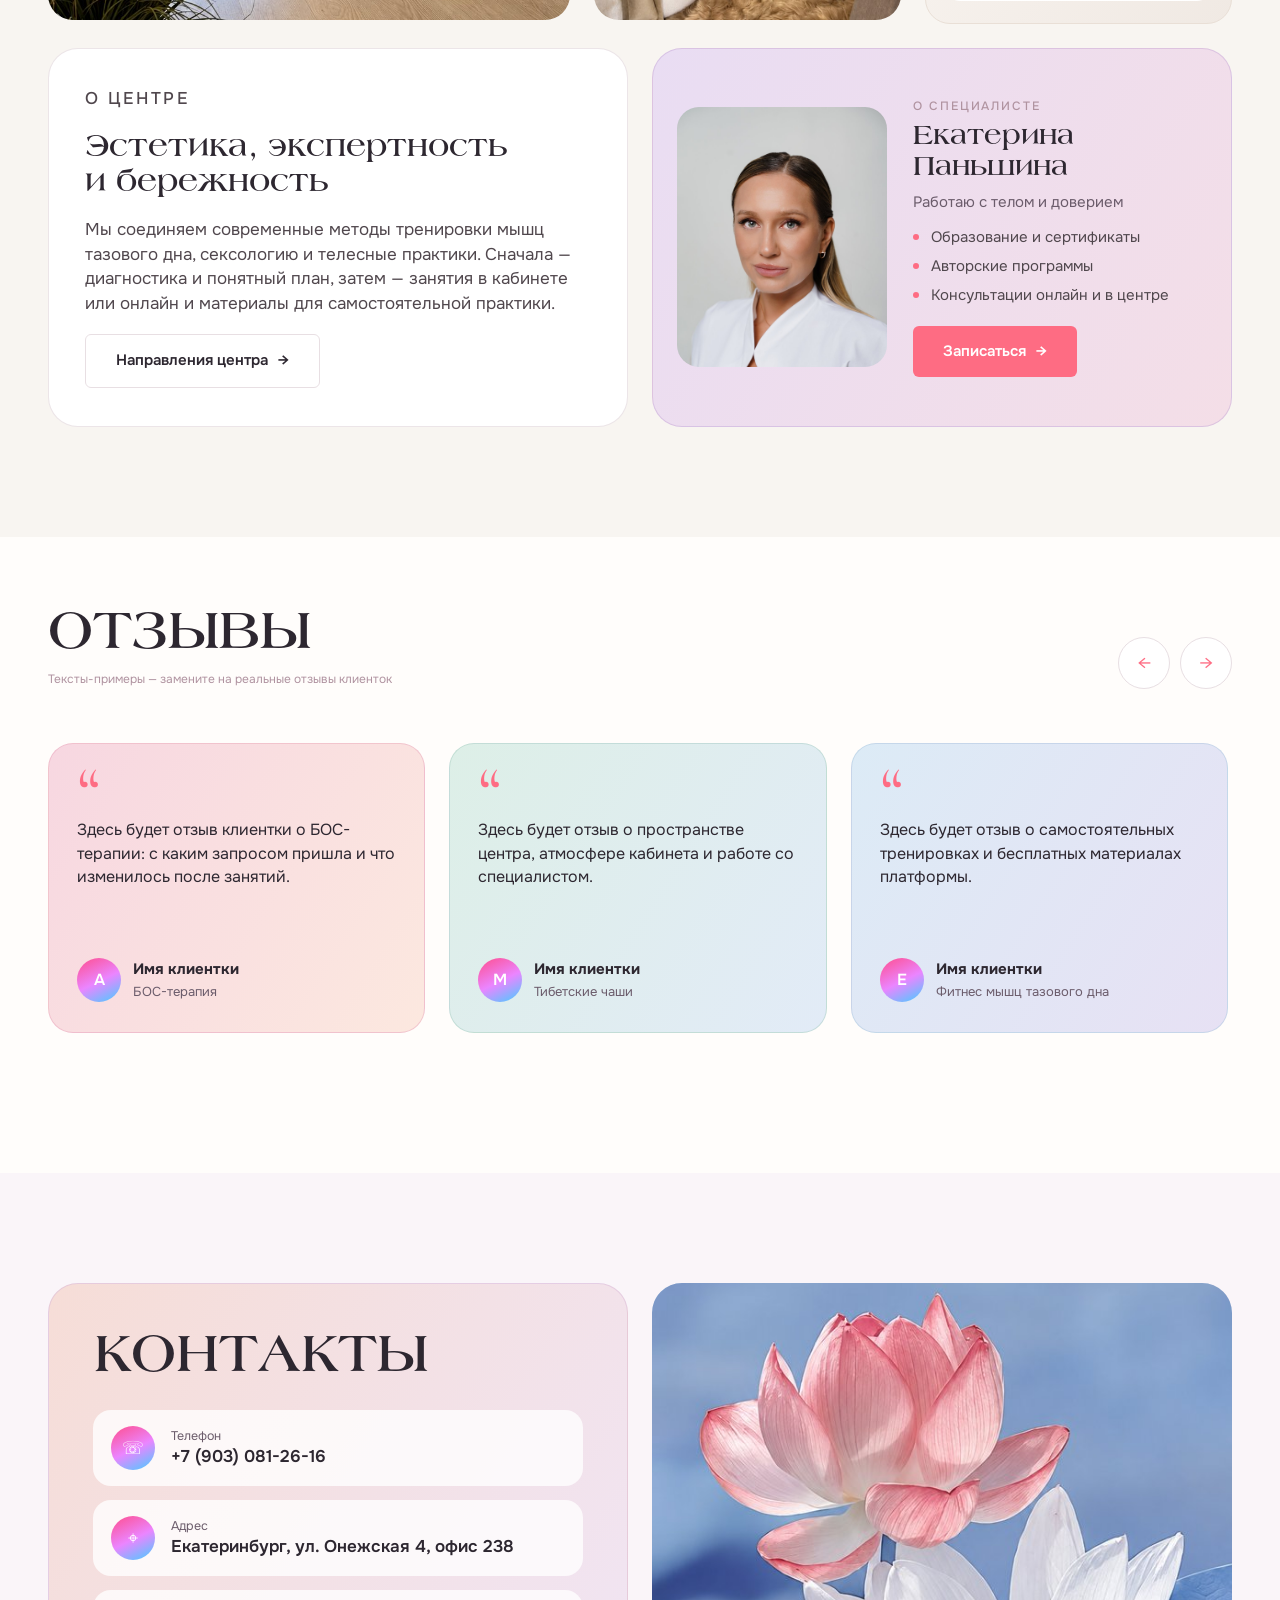
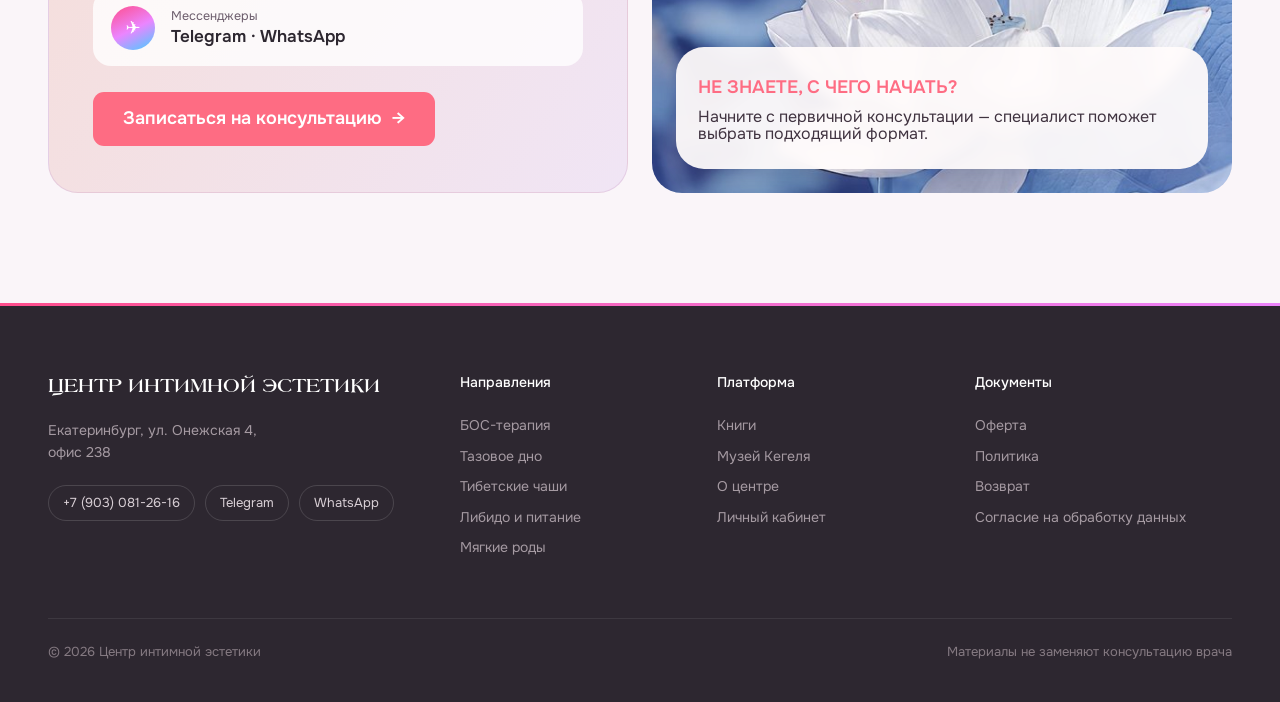
==== commit c364fa13: "Музей: 83 экспоната в 10 разделах, фото во всю плашку - новый каталог клиента: добавлены разделы «Ма" ====
--- a/site/index.html
+++ b/site/index.html
@@ -125,7 +125,7 @@
             <h2 class="h-section" style="margin-top:10px">Музей Кегеля</h2>
             <p>Всё о тренажёрах для мышц тазового дна: как они устроены, чем отличаются и какой подойдёт именно вам.</p>
             <div class="museum__features">
-              <div class="feature"><i></i><b>Каталог</b><small>Тренажёры с фото и категориями</small></div>
+              <div class="feature"><i></i><b>Каталог</b><small>83 экспоната в 10 разделах</small></div>
               <div class="feature"><i></i><b>Принцип действия</b><small>Как работает каждый тренажёр</small></div>
               <div class="feature"><i></i><b>Рекомендации</b><small>Кому и когда подходит</small></div>
             </div>
--- a/site/css/style.css
+++ b/site/css/style.css
@@ -1657,8 +1657,9 @@
 .m-intro__quote { margin-top: 22px; font-family: var(--font-price); font-style: italic; font-size: 26px; line-height: 1.4; color: var(--ink); max-width: 560px; }
 .m-intro__author { margin-top: 10px; font-size: 14px; font-weight: 600; letter-spacing: .08em; text-transform: uppercase; color: var(--pink-deep); }
 .m-intro__note { margin-top: 22px; font-size: 16px; line-height: 1.5; color: var(--text); max-width: 520px; }
+.m-intro__note--top { margin: 0 0 14px; font-size: 17px; }
 .m-intro__photo { position: relative; min-height: 460px; border-radius: 30px; overflow: hidden; border: 1px solid var(--line-2); }
-.m-intro__photo img { position: absolute; inset: 0; width: 100%; height: 100%; object-fit: cover; object-position: center 26%; }
+.m-intro__photo img { position: absolute; inset: 0; width: 100%; height: 100%; object-fit: cover; object-position: center 12%; }
 .m-intro__badge { position: absolute; right: 22px; top: 22px; z-index: 2; font-size: 12px; padding: 12px 15px; }
 
 .cat-grid { display: grid; grid-template-columns: repeat(3, 1fr); gap: 14px; }
@@ -1666,8 +1667,8 @@
 .cat-card:hover { transform: translateY(-3px); box-shadow: var(--shadow-card); }
 .cat-card__arr { font-family: var(--font-body); font-size: 16px; color: var(--pink); width: 34px; height: 34px; border-radius: 50%; background: rgba(255,255,255,.75); display: grid; place-items: center; }
 .cat-card.is-active { box-shadow: var(--shadow-card); border-color: var(--pink); }
-.m-card__media--photo { background: #fdf1f3; }
-.m-card__media--photo img { width: 100%; height: 100%; object-fit: contain; padding: 18px; }
+.m-sec-note { margin: 24px 0 18px; max-width: 760px; font-size: 16px; line-height: 1.5; color: var(--muted); }
+.m-sec-note b { color: var(--ink); font-weight: 600; }
 .m-item__label { font-size: 13px; font-weight: 600; letter-spacing: .06em; text-transform: uppercase; color: var(--pink); margin-bottom: 8px; }
 
 @media (max-width: 1180px) {
@@ -1686,12 +1687,11 @@
   .cat-card { font-size: 18px; padding: 18px 18px; }
 }
 
-/* фото экспоната без фона — по центру плашки */
-.m-item__photo--real { background: var(--g-rose); display: grid; place-items: center; padding: 40px; }
-.m-item__photo--real img { width: 100%; height: auto; max-height: 100%; object-fit: contain; }
-.m-card__media--photo { background: var(--g, var(--g-rose)); display: grid; place-items: center; }
-.m-card__media--photo img { width: auto; max-width: 84%; height: auto; max-height: 76%; object-fit: contain; padding: 0; }
-@media (max-width: 760px) { .m-item__photo--real { padding: 26px; } }
+/* фото экспоната занимает плашку целиком */
+.m-item__photo--real { height: auto; background: #fff; display: grid; gap: 3px; padding: 0; }
+.m-item__photo--real img { width: 100%; height: auto; aspect-ratio: 3 / 2; object-fit: cover; }
+.m-card__media--photo { height: auto; aspect-ratio: 3 / 2; background: #fff; display: block; padding: 0; box-shadow: inset 0 0 0 1px rgba(77, 51, 71, .07); }
+.m-card__media--photo img { width: 100%; max-width: none; height: 100%; max-height: none; object-fit: cover; padding: 0; }
 
 /* первый экран БОС: фото в плашке и небольшая карточка с играми */
 .p-hero__photo { position: absolute; left: 58px; top: 68px; width: 622px; height: 622px; border-radius: 25px; overflow: hidden; box-shadow: 0 30px 60px rgba(77, 51, 71, .14); }
@@ -1722,3 +1722,31 @@
   .buy-card li .bubble, .fit-card li .bubble, .about-book__list li .bubble, .m-card .bubble { width: 20px; height: 20px; }
   .bubble--big { width: 58px; height: 58px; }
 }
+
+/* музей: поиск и счётчик */
+.m-toolbar { display: flex; flex-wrap: wrap; gap: 14px; align-items: center; justify-content: space-between; margin: 36px 0 10px; }
+.m-toolbar .m-filter { margin: 0; flex: 1; }
+.m-search input { height: 48px; width: 260px; padding: 0 18px; border-radius: 40px; border: 1px solid var(--line-2); background: #fff; font: inherit; font-size: 15px; color: var(--ink); transition: border-color .3s, box-shadow .3s; }
+.m-search input:focus { outline: none; border-color: var(--pink); box-shadow: 0 0 0 4px rgba(254, 108, 131, .14); }
+.m-count { margin: 0 0 18px; font-size: 13px; color: var(--caption); }
+.m-empty { margin-top: 24px; font-size: 16px; color: var(--muted); }
+.m-grid--near { grid-template-columns: repeat(3, 1fr); }
+.cat-card__arr { font-size: 15px; font-weight: 600; }
+@media (max-width: 1180px) { .m-grid--near { grid-template-columns: 1fr 1fr; } }
+@media (max-width: 760px) {
+  .m-toolbar { gap: 10px; }
+  .m-search input { width: 100%; height: 44px; }
+  .m-search { width: 100%; }
+  .m-grid--near { grid-template-columns: 1fr; }
+}
+
+/* музей: карточка экспоната */
+[data-museum-item] .b-hero__title { font-size: clamp(34px, 3.6vw, 56px); overflow-wrap: break-word; hyphens: auto; }
+[data-museum-item] .b-hero__photo { box-shadow: 0 24px 50px rgba(77, 51, 71, .12); }
+.m-item__blocks .m-item__label { margin-top: 30px; }
+.m-item__blocks > :first-child { margin-top: 0; }
+.m-item__pro { margin-top: 30px; padding: 24px 26px; border-radius: 22px; background: var(--g-mist); border: 1px solid var(--b-mist); }
+.m-item__pro .m-item__label { margin-top: 0; color: var(--blue); }
+.m-item__pro p { font-size: 16px; line-height: 1.55; }
+.m-item__blocks .m-item__caption { margin-top: 26px; font-size: 15px; line-height: 1.5; color: var(--caption); }
+@media (max-width: 760px) { .m-item__pro { padding: 20px 18px; } }
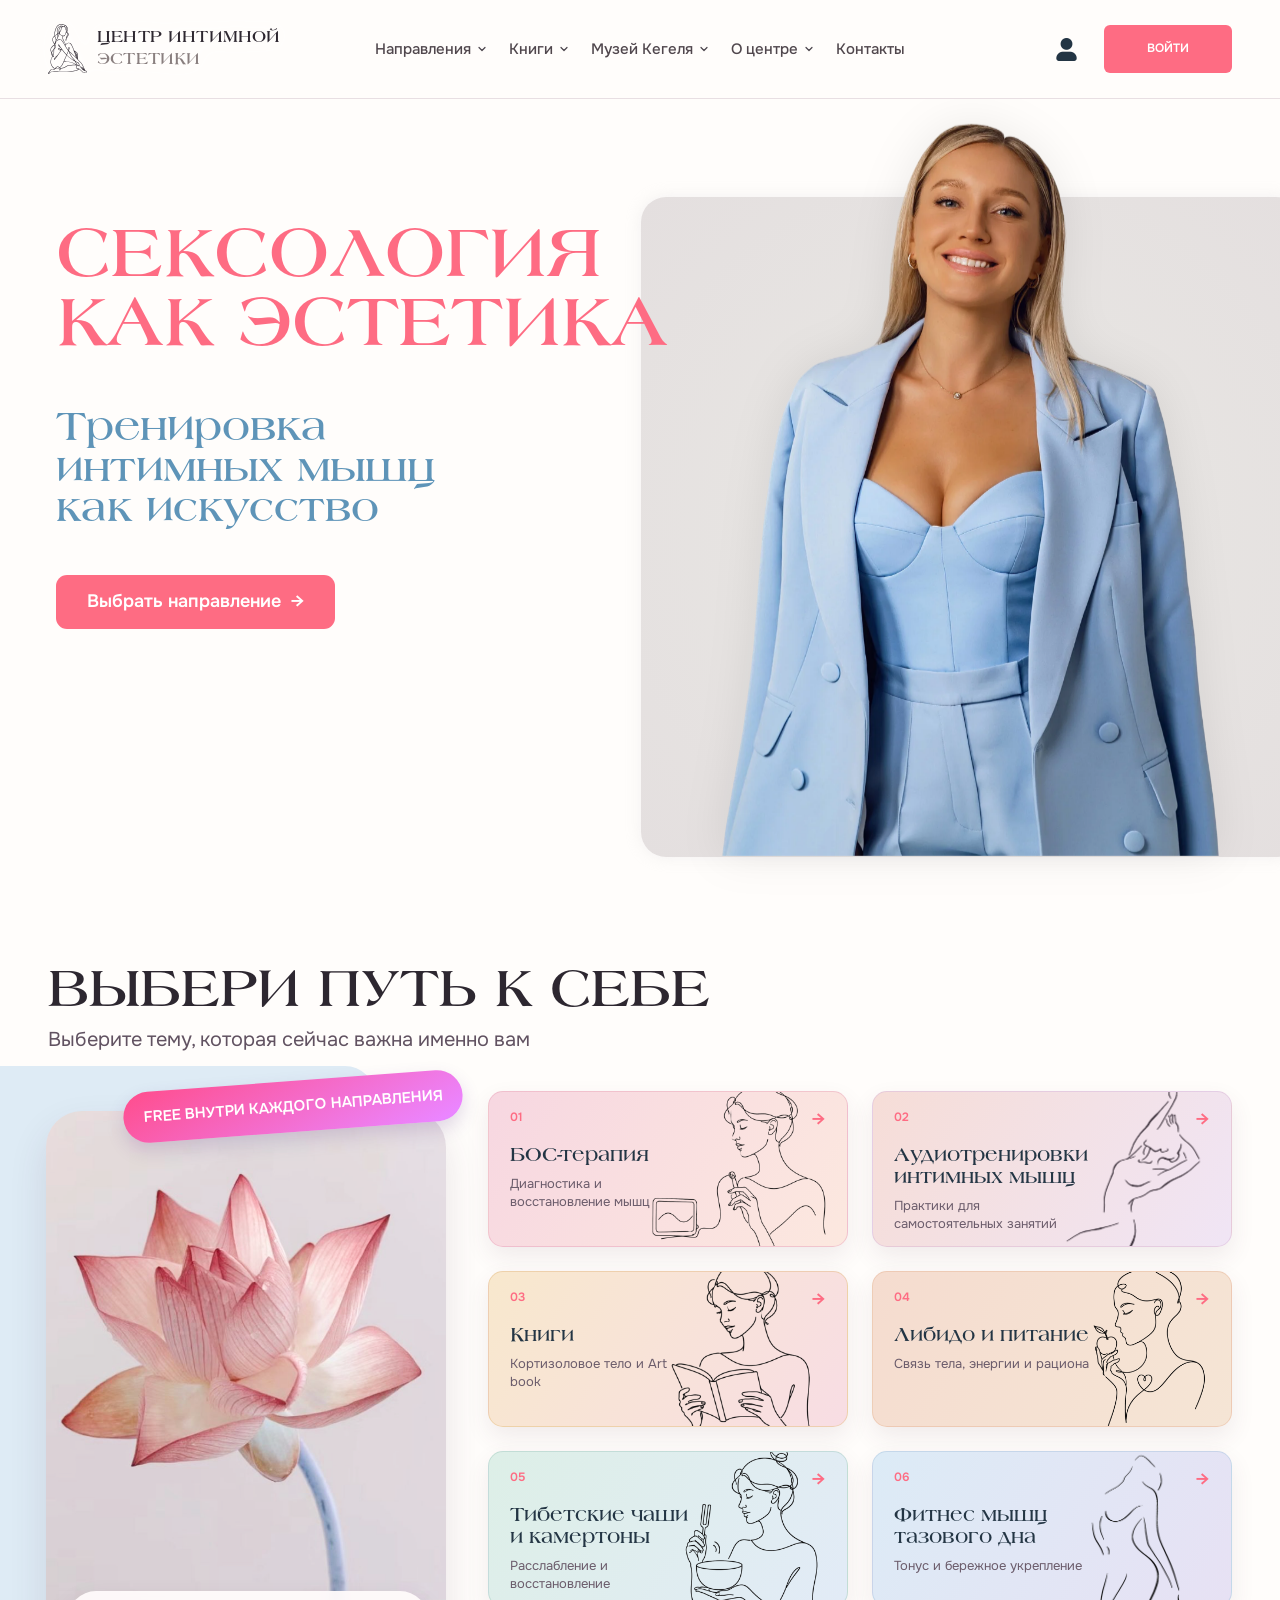
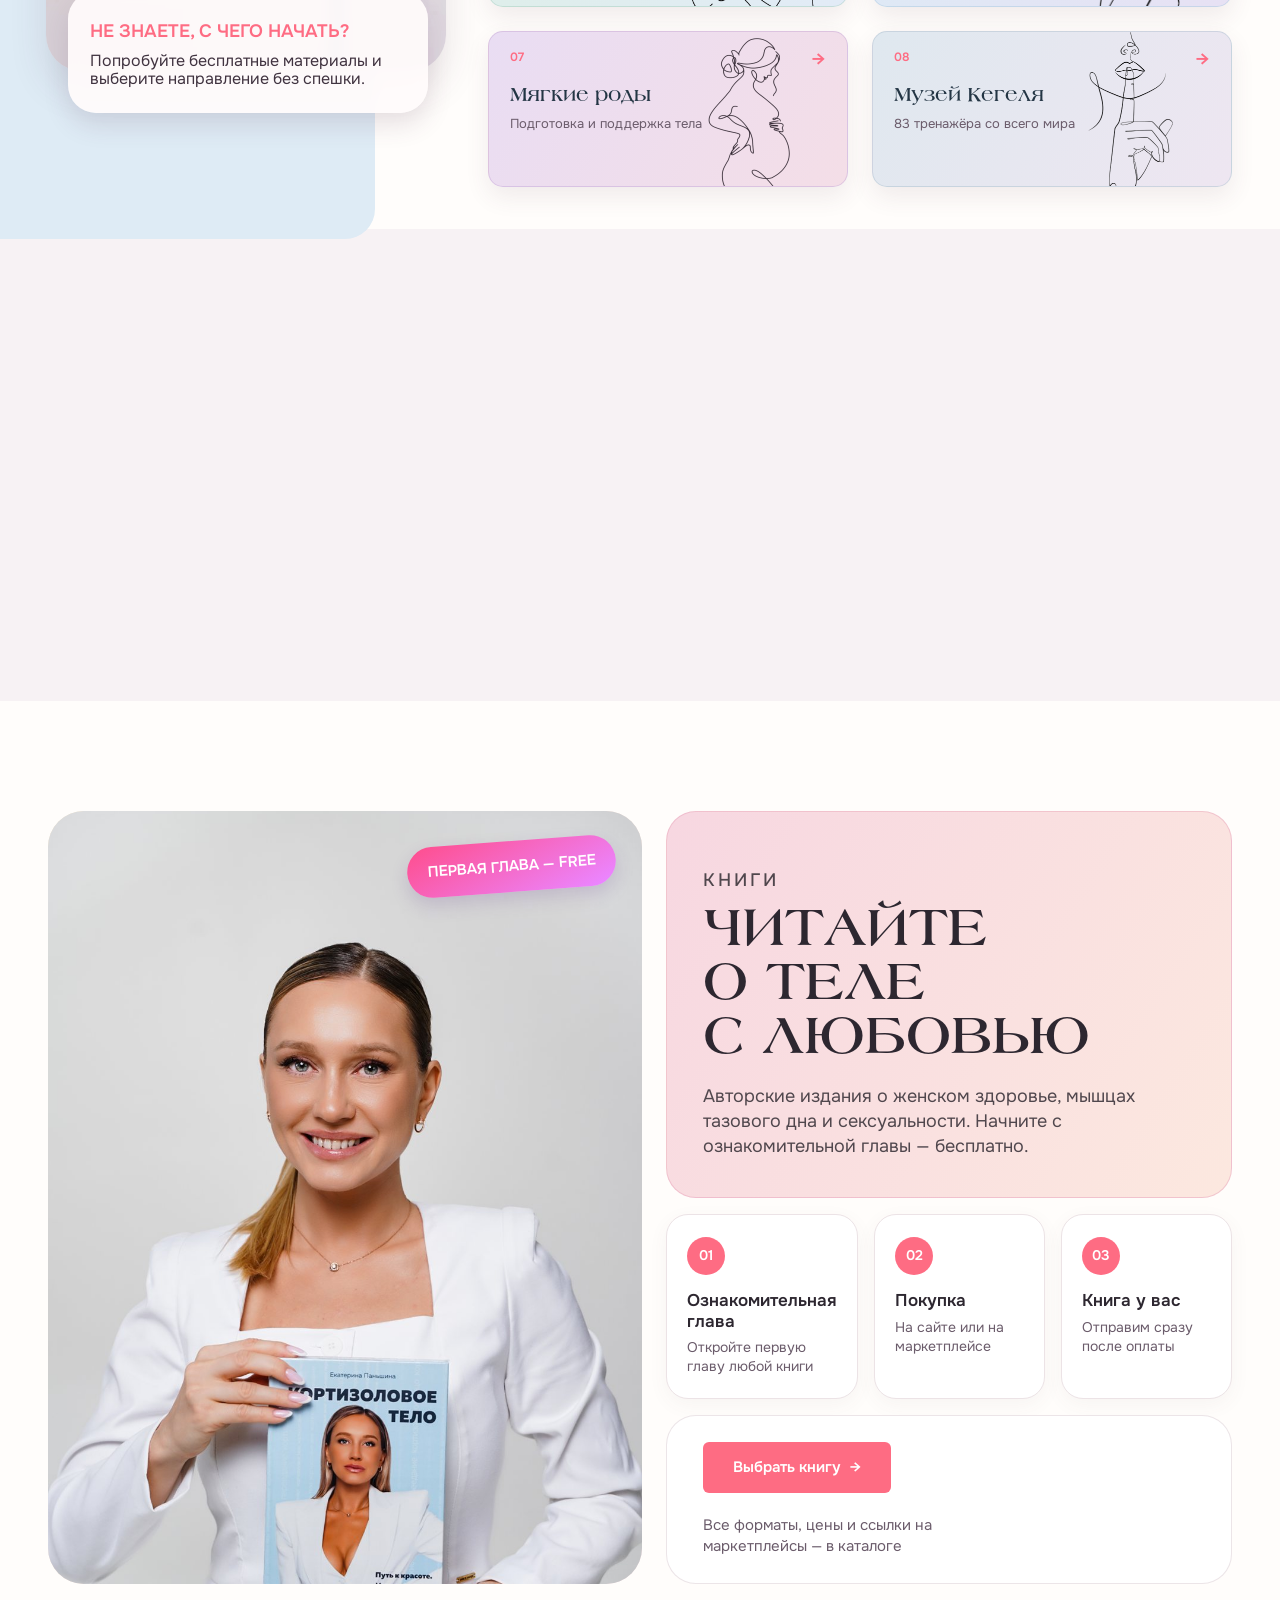
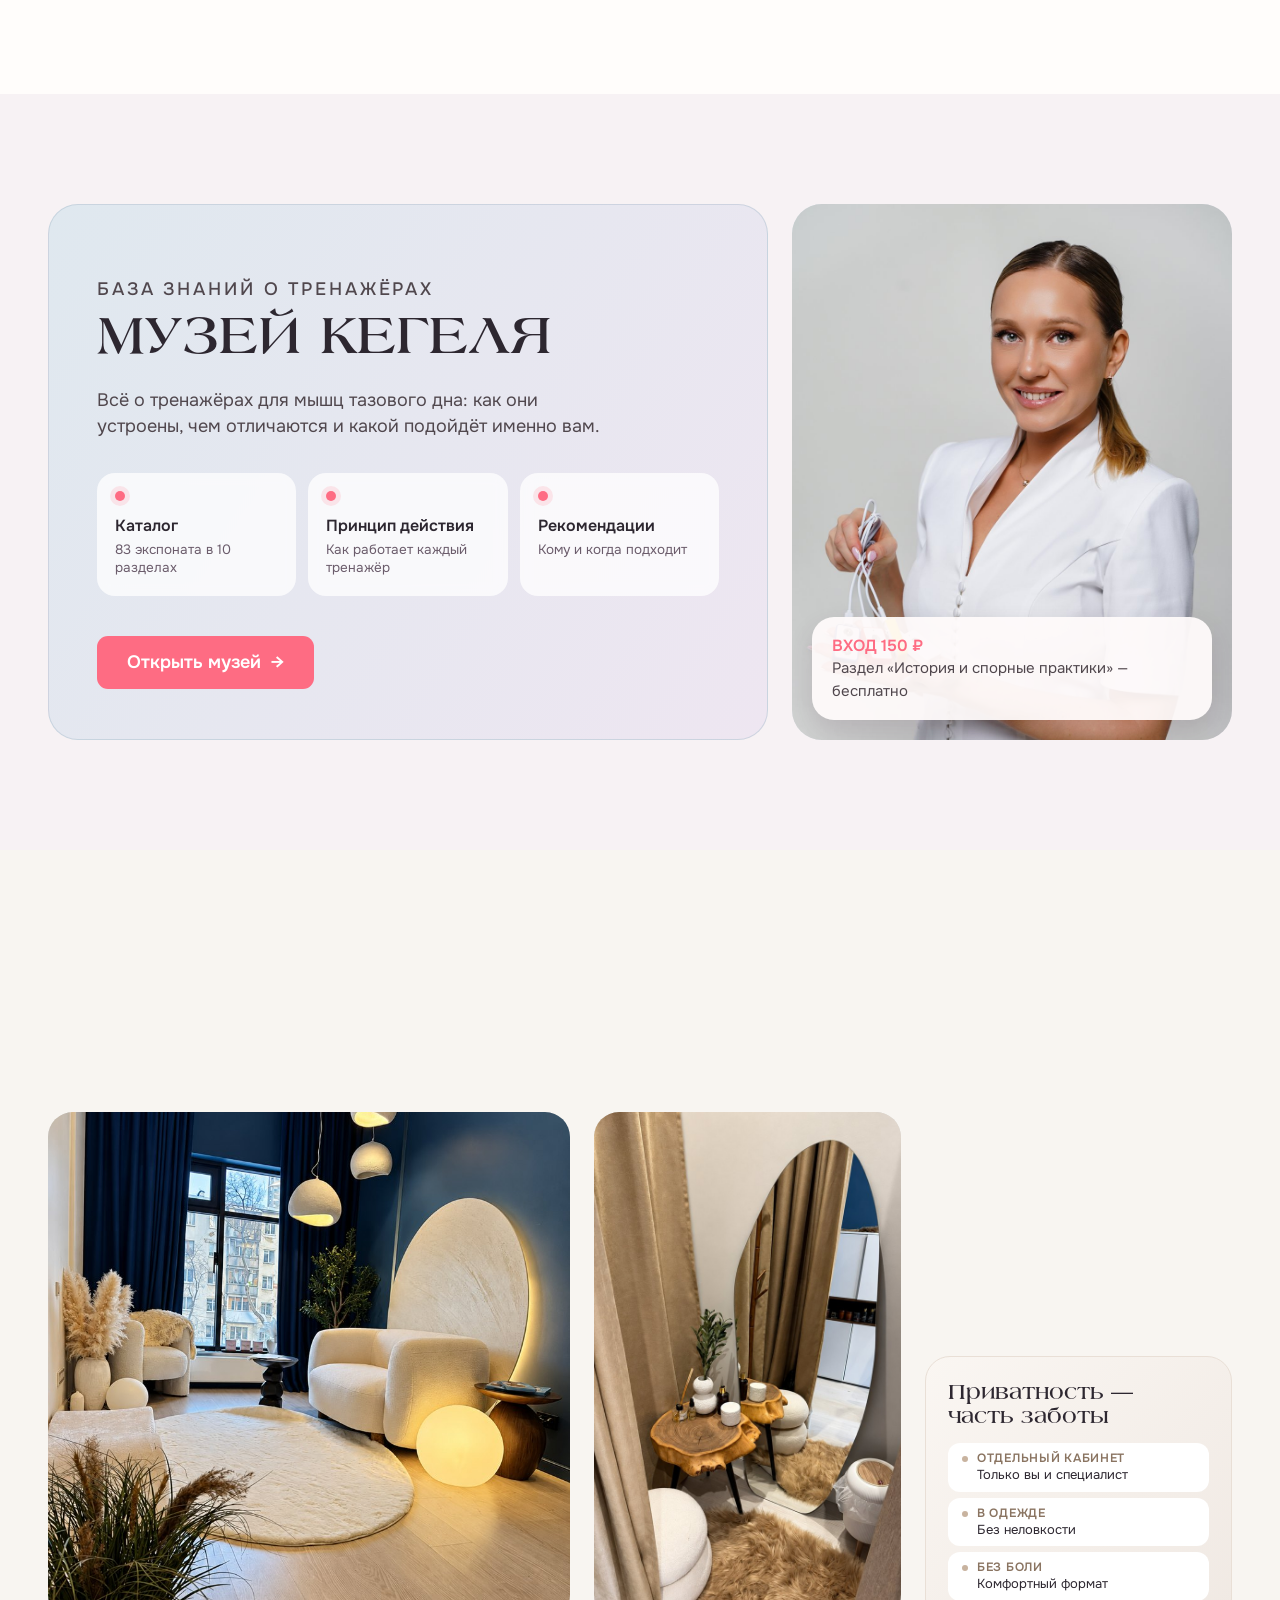
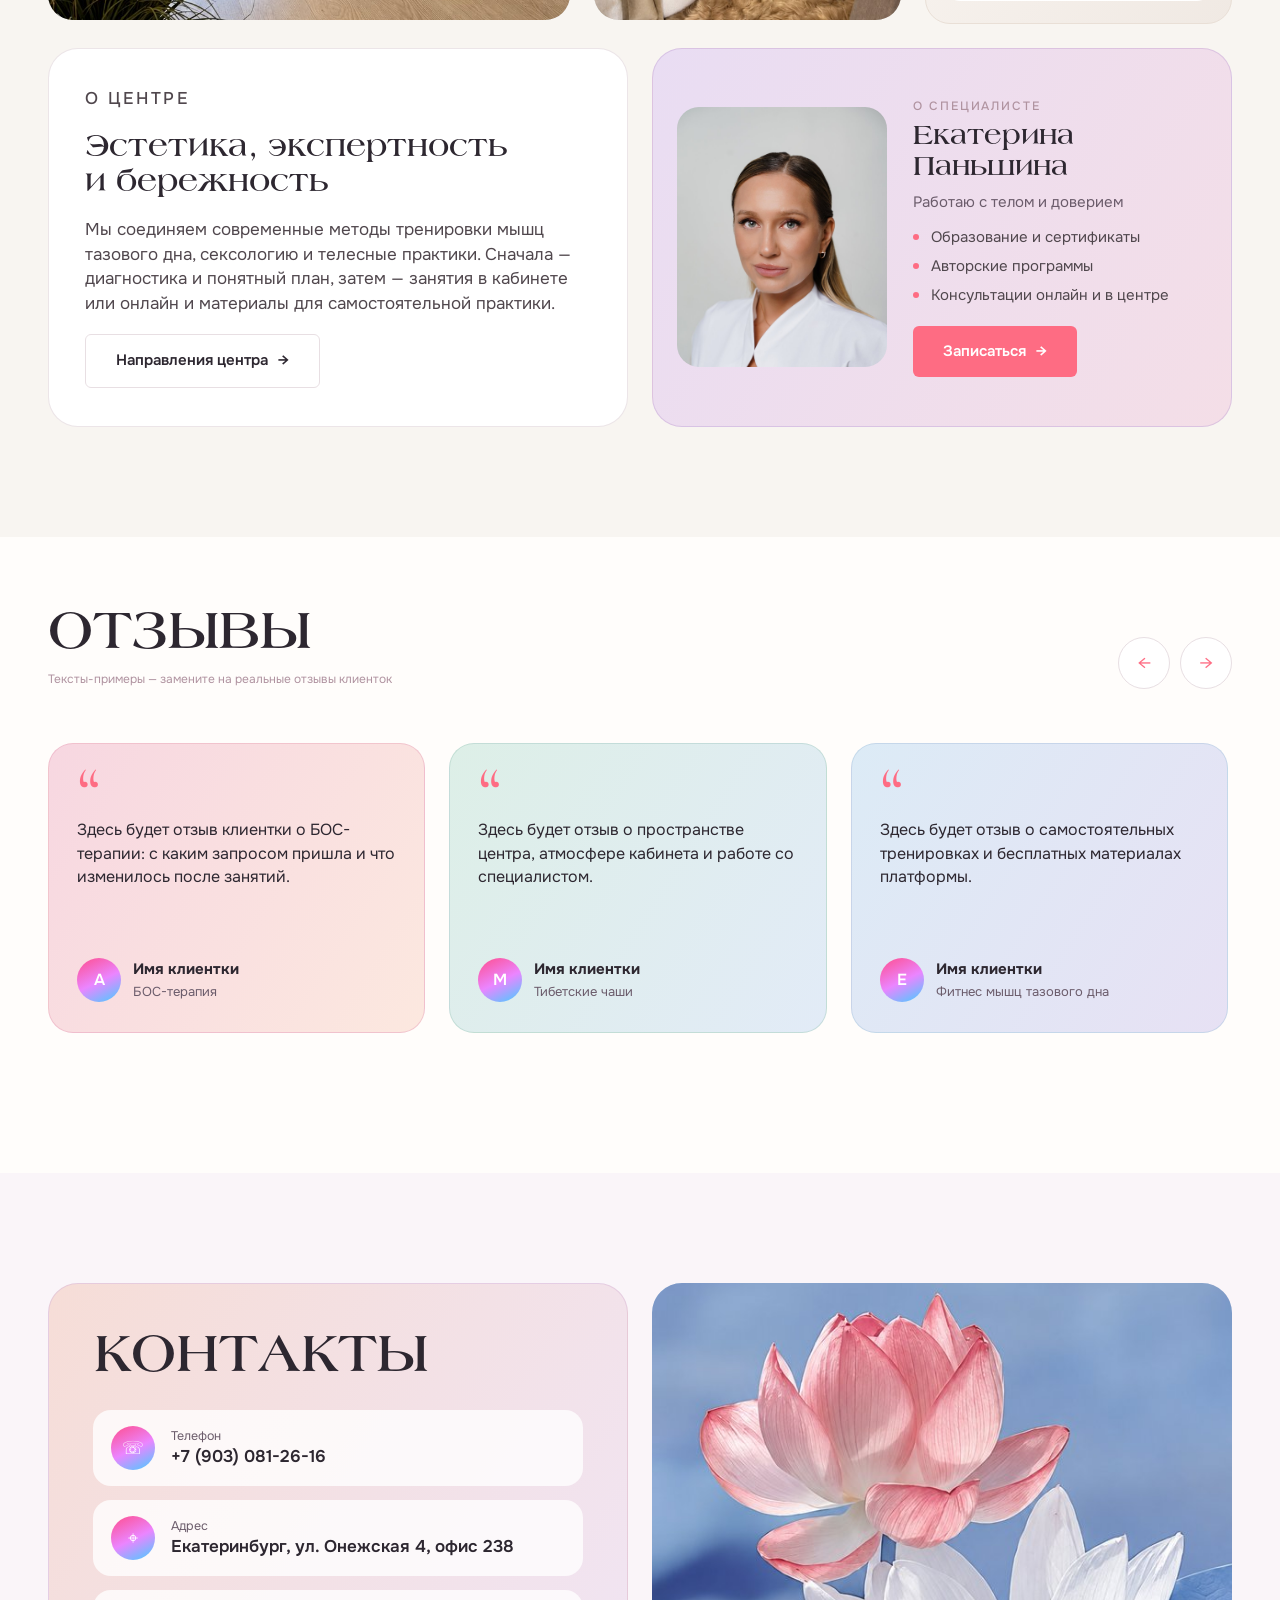
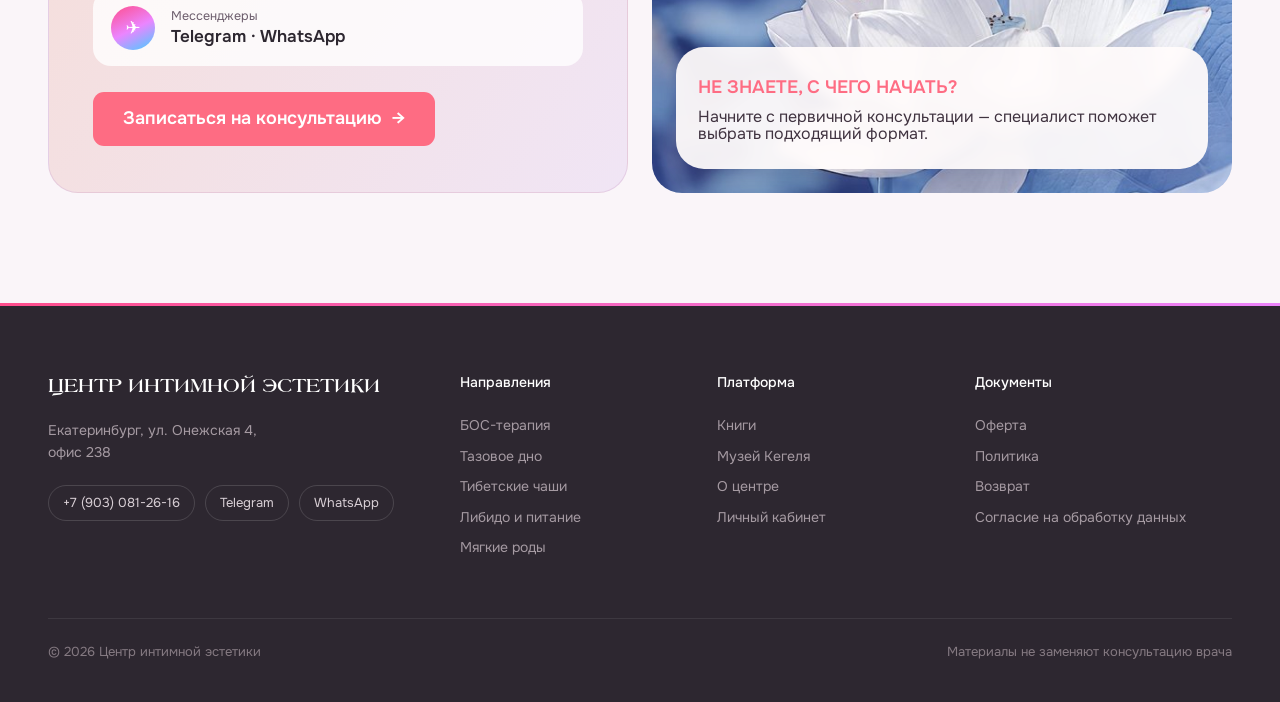
==== commit 4a329dd3: "Музей: фраза о школах в шапке раздела и билет за 150 ₽ - в шапке раздела «Специализированные школы и" ====
--- a/site/index.html
+++ b/site/index.html
@@ -121,7 +121,7 @@
       <div class="container">
         <div class="museum">
           <div class="g-card museum__main" style="--g:var(--g-mist);--bd:var(--b-mist)" data-reveal>
-            <p class="eyebrow">Бесплатная база знаний</p>
+            <p class="eyebrow">База знаний о тренажёрах</p>
             <h2 class="h-section" style="margin-top:10px">Музей Кегеля</h2>
             <p>Всё о тренажёрах для мышц тазового дна: как они устроены, чем отличаются и какой подойдёт именно вам.</p>
             <div class="museum__features">
@@ -133,7 +133,7 @@
           </div>
           <div class="museum__photo" data-reveal="right">
             <img src="assets/img/photo-06756.jpg" alt="Екатерина Паньшина с тренажёрами для мышц тазового дна">
-            <div class="museum__tag"><b>Полностью бесплатно</b><span>Открытый раздел без подписки</span></div>
+            <div class="museum__tag"><b>Вход 150 ₽</b><span>Раздел «История и спорные практики» — бесплатно</span></div>
           </div>
         </div>
       </div>
--- a/site/css/style.css
+++ b/site/css/style.css
@@ -1750,3 +1750,42 @@
 .m-item__pro p { font-size: 16px; line-height: 1.55; }
 .m-item__blocks .m-item__caption { margin-top: 26px; font-size: 15px; line-height: 1.5; color: var(--caption); }
 @media (max-width: 760px) { .m-item__pro { padding: 20px 18px; } }
+
+/* музей: подпись раздела */
+.m-sec-note { display: grid; gap: 6px; }
+.m-sec-note__t { font-family: var(--font-display); font-weight: 700; font-size: 22px; line-height: 1.15; color: var(--ink-blue); }
+
+/* музей: билет и закрытые разделы */
+.cat-card__main { display: flex; flex-direction: column; align-items: flex-start; gap: 9px; }
+.cat-card__flag { font-family: var(--font-body); font-weight: 600; font-size: 11.5px; letter-spacing: .05em; text-transform: uppercase; color: var(--muted); padding: 5px 11px; border-radius: 40px; background: rgba(255,255,255,.75); }
+.cat-card__flag--free { color: var(--pink-deep); }
+.cat-card__flag--open { color: var(--blue); }
+.m-card__lock { position: absolute; left: 14px; top: 14px; z-index: 2; padding: 7px 13px; border-radius: 40px; background: rgba(255,255,255,.92); box-shadow: var(--shadow-soft); font-size: 11.5px; font-weight: 600; letter-spacing: .05em; text-transform: uppercase; color: var(--muted); }
+.m-card__lock--free { color: var(--pink-deep); }
+.m-card.is-locked .m-card__media img { filter: saturate(.35) blur(3px); transform: scale(1.04); }
+a.m-card.is-locked:hover .m-card__media img { transform: scale(1.06); }
+
+.m-lock { padding: 34px 32px; border-radius: 26px; background: var(--g-mist); border: 1px solid var(--b-mist); }
+.m-lock h3 { font-family: var(--font-display); font-weight: 700; font-size: 28px; line-height: 1.15; color: var(--ink-blue); margin: 10px 0 12px; }
+.m-lock p { font-size: 16px; line-height: 1.55; color: var(--text); }
+.m-lock .btn { margin-top: 22px; }
+[data-museum-item].is-locked .b-hero__photo img { filter: saturate(.4) blur(6px); }
+
+.modal--ticket .modal__card { max-width: 480px; text-align: left; }
+.modal--ticket h3 { font-family: var(--font-display); font-weight: 700; font-size: 32px; line-height: 1.1; color: var(--ink); margin: 8px 0 0; }
+.ticket__price { display: flex; align-items: baseline; gap: 12px; flex-wrap: wrap; margin: 16px 0 20px; }
+.ticket__price b { font-family: var(--font-price); font-weight: 600; font-variant-numeric: lining-nums; font-feature-settings: "lnum" 1; font-size: 42px; line-height: 1; color: var(--pink-deep); }
+.ticket__price span { font-size: 14px; color: var(--muted); }
+.ticket__list { list-style: none; display: grid; gap: 12px; margin: 0 0 24px; padding: 0; }
+.ticket__list li { display: grid; grid-template-columns: 24px 1fr; gap: 12px; align-items: start; font-size: 15px; line-height: 1.45; color: var(--text); }
+.ticket__list .bubble { width: 20px; height: 20px; margin-top: 2px; }
+.modal--ticket .btn { width: 100%; justify-content: center; }
+.modal--ticket .btn--ghost { margin-top: 10px; }
+.ticket__soon { margin: 10px 0 0; font-size: 13.5px; line-height: 1.4; color: var(--pink-deep); }
+@media (max-width: 760px) {
+  .modal--ticket .btn { padding-left: 16px; padding-right: 16px; font-size: 15px; }
+  .m-lock { padding: 24px 20px; }
+  .m-lock h3 { font-size: 23px; }
+  .modal--ticket h3 { font-size: 26px; }
+  .ticket__price b { font-size: 34px; }
+}
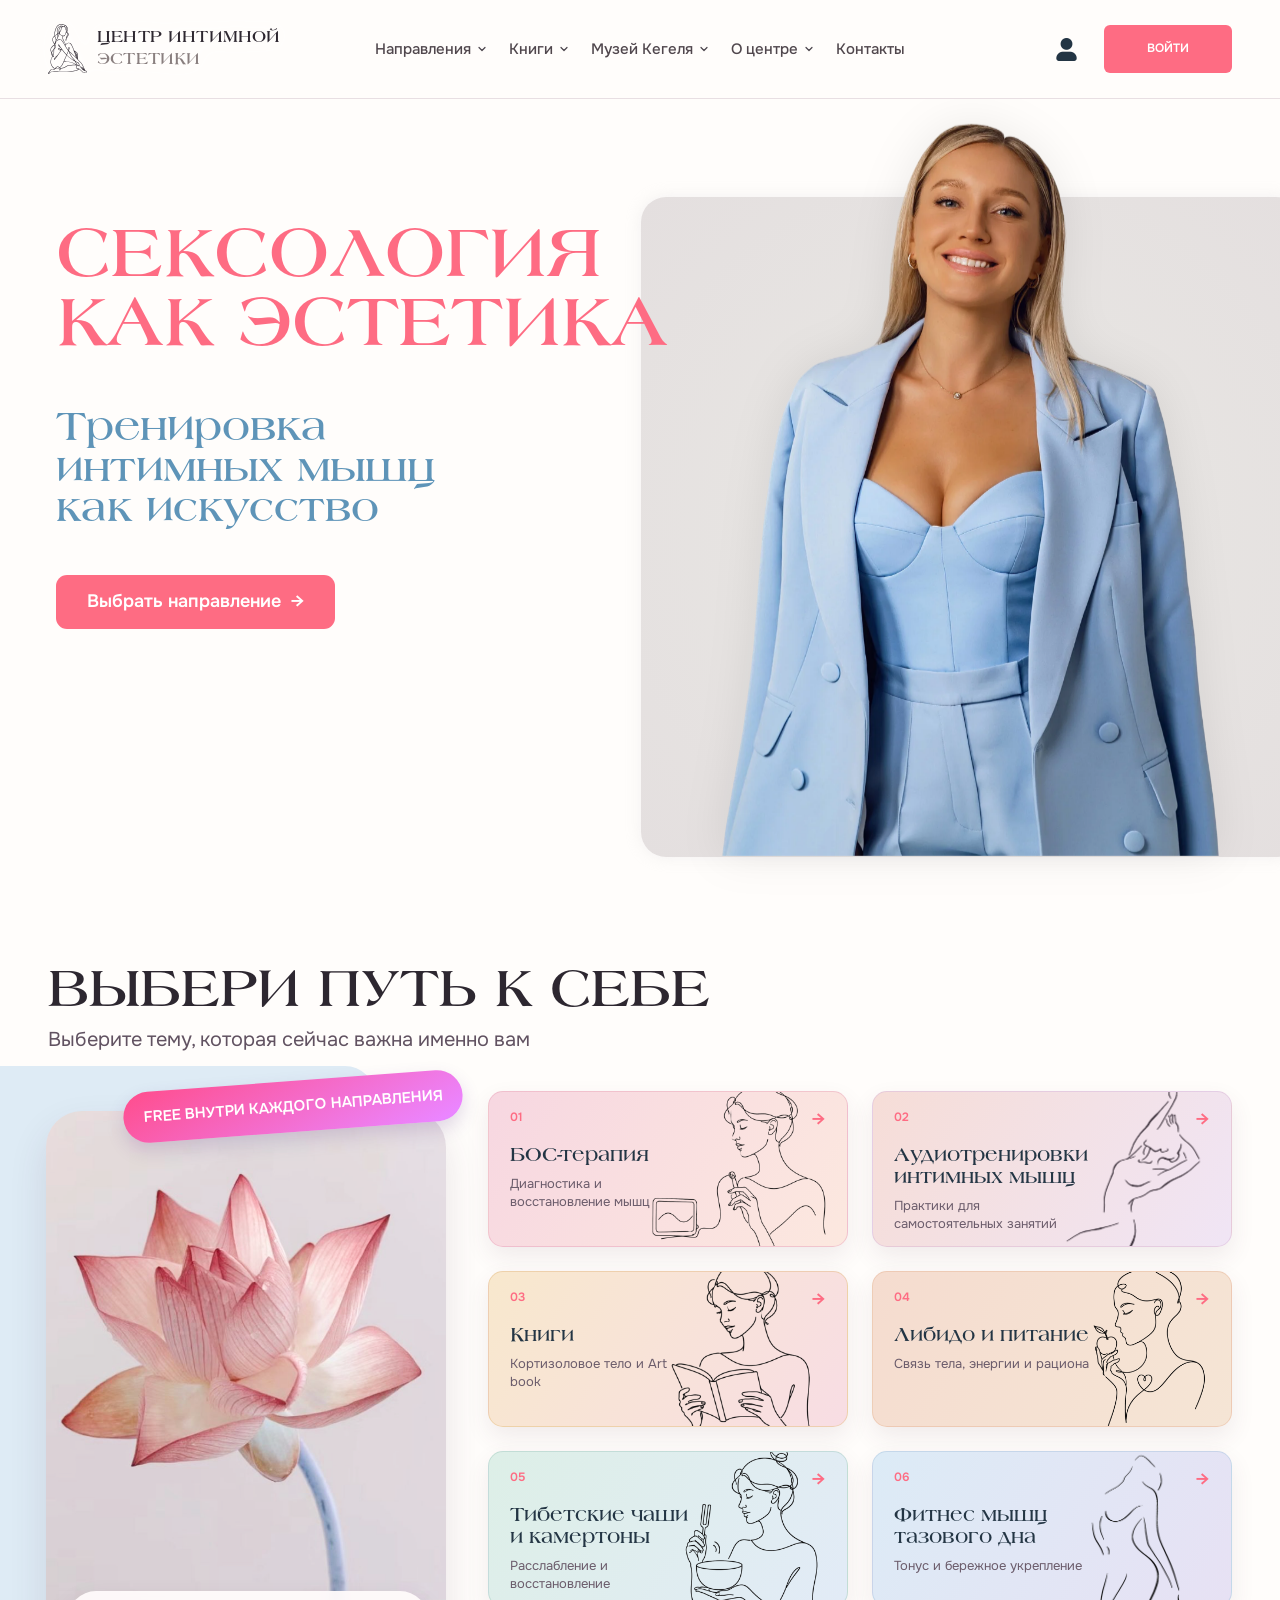
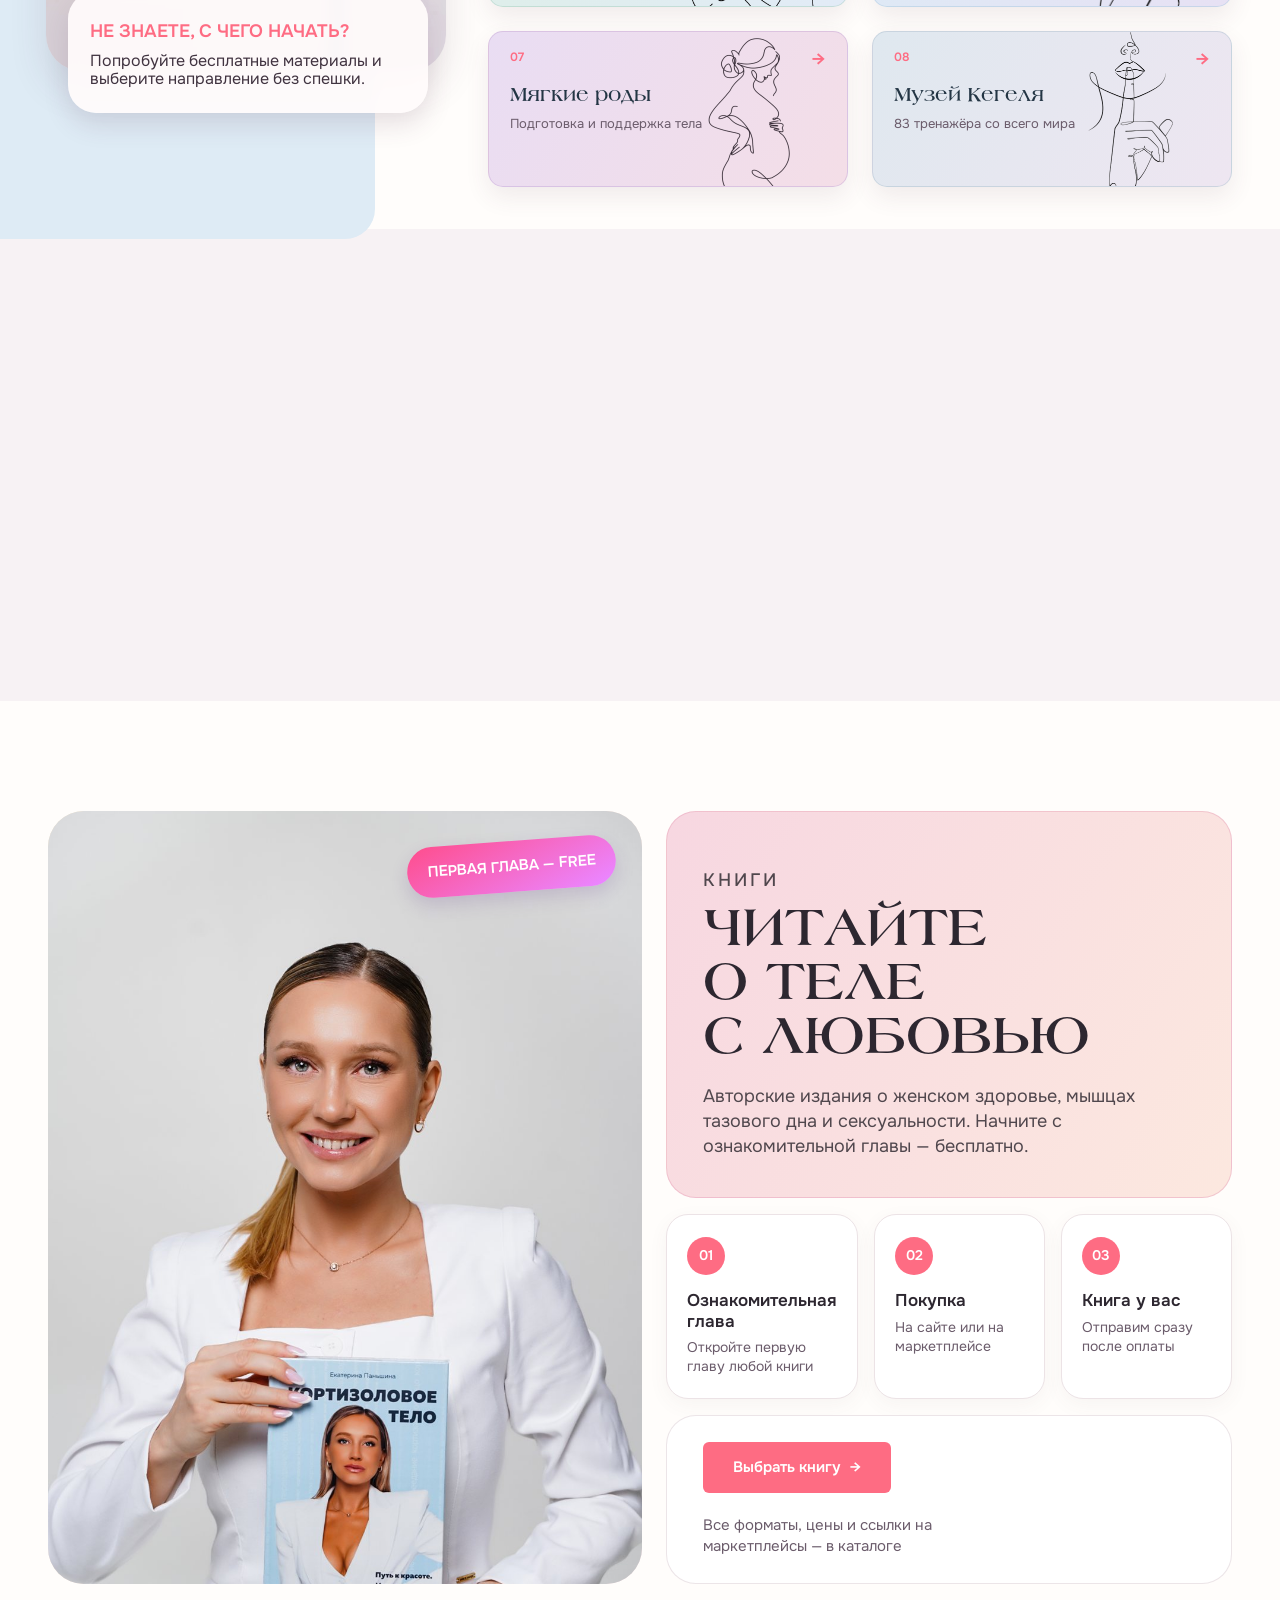
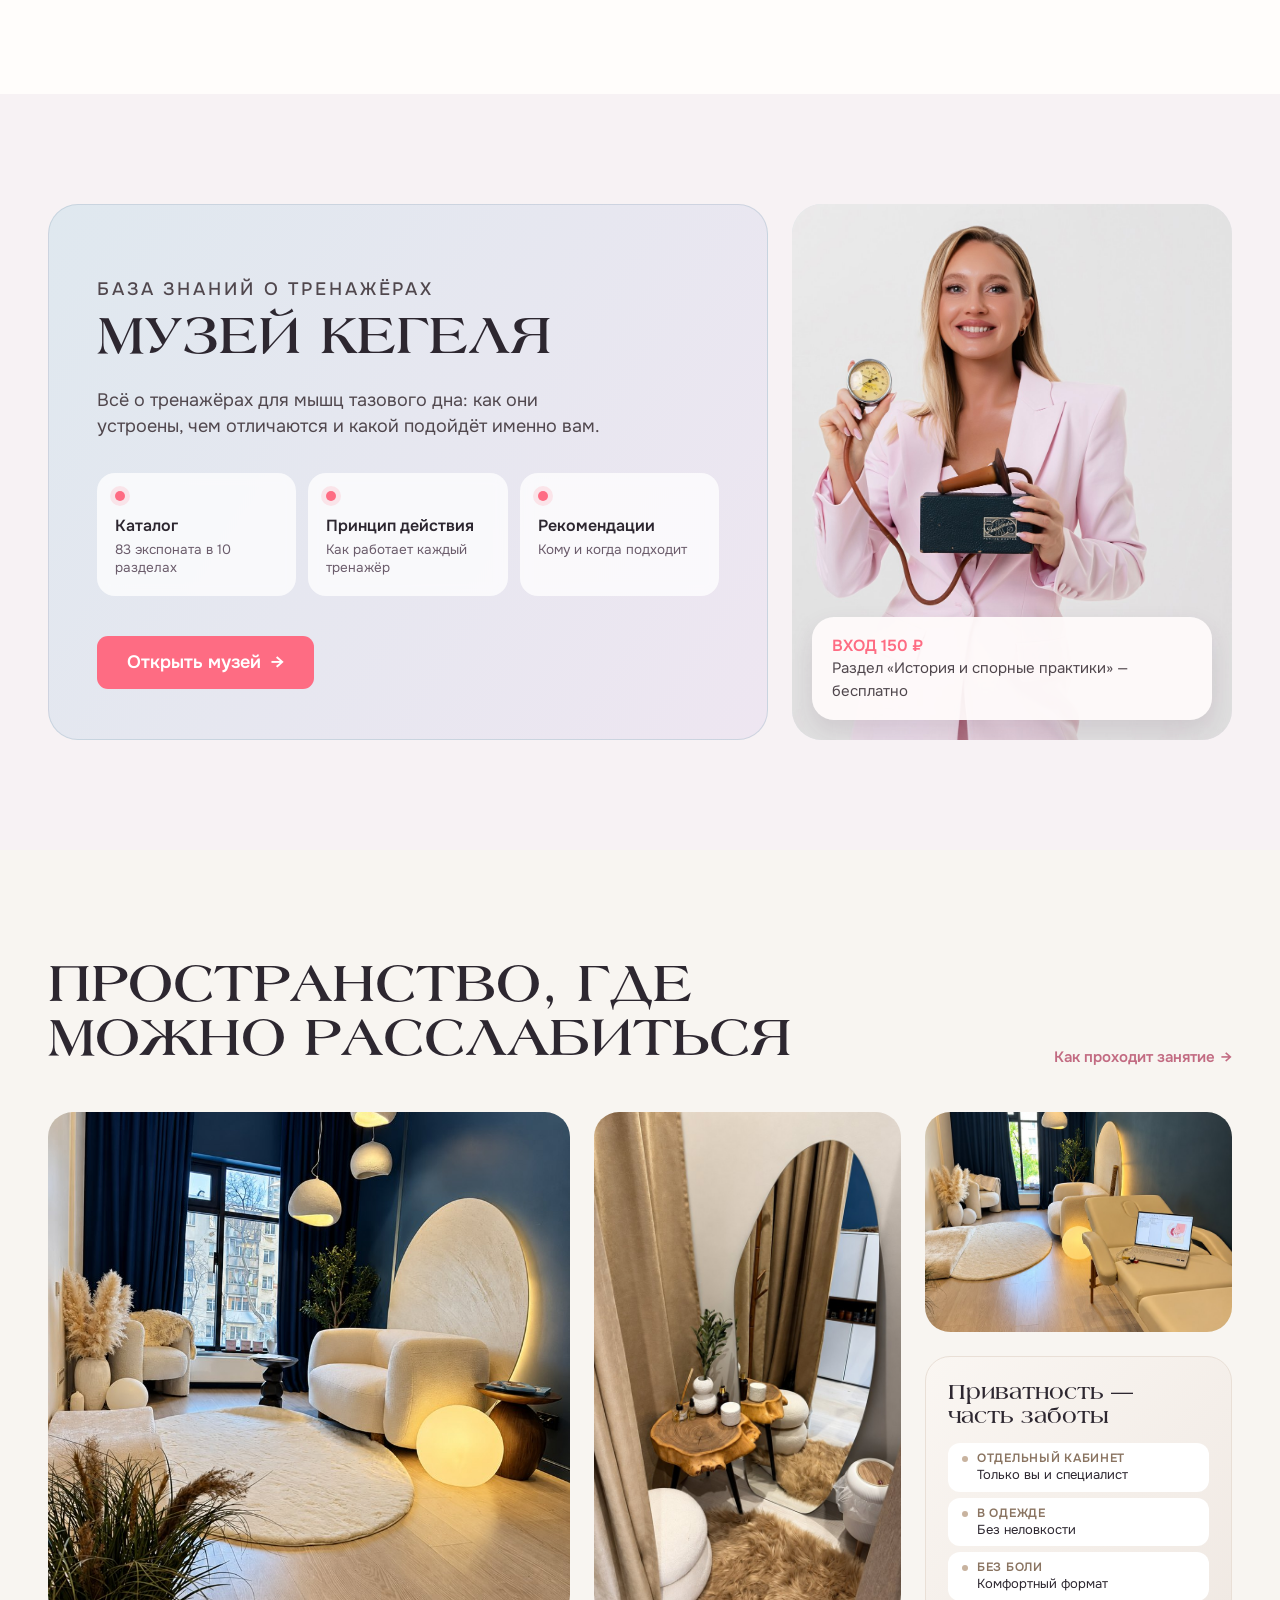
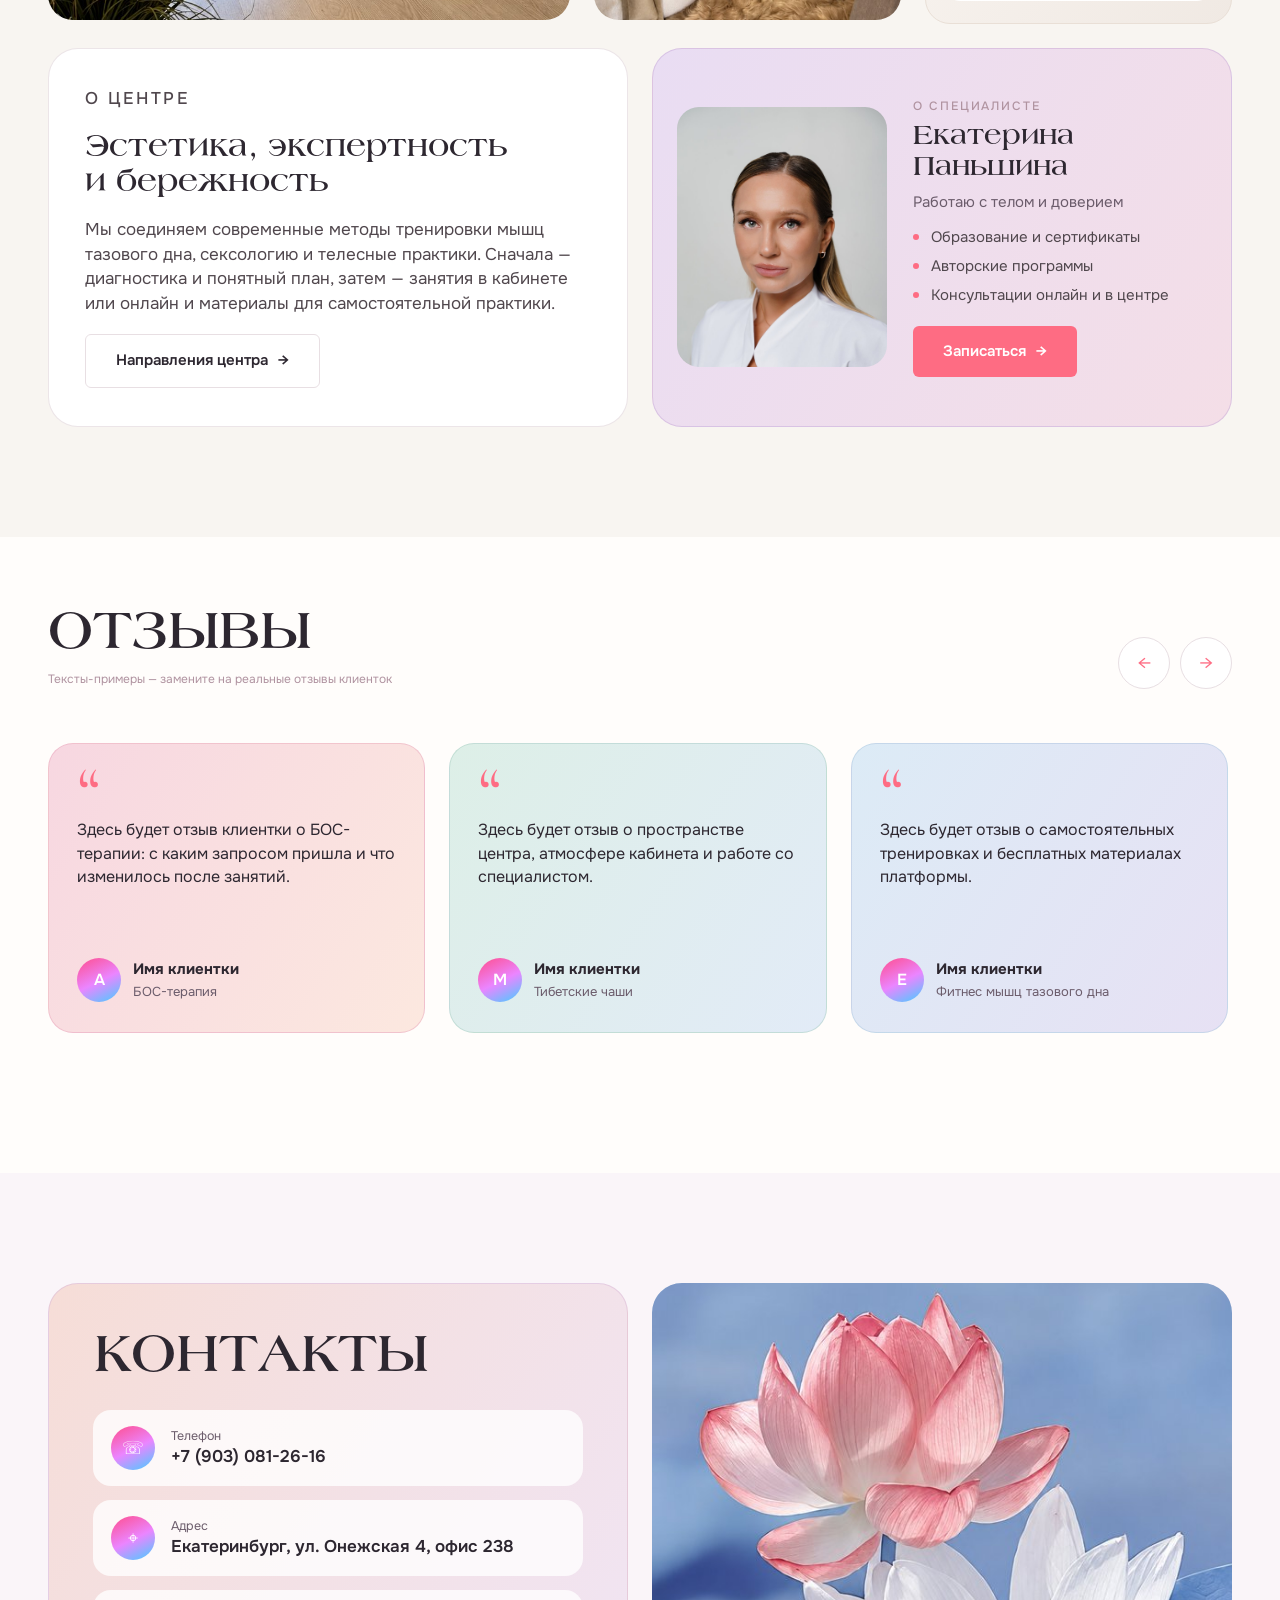
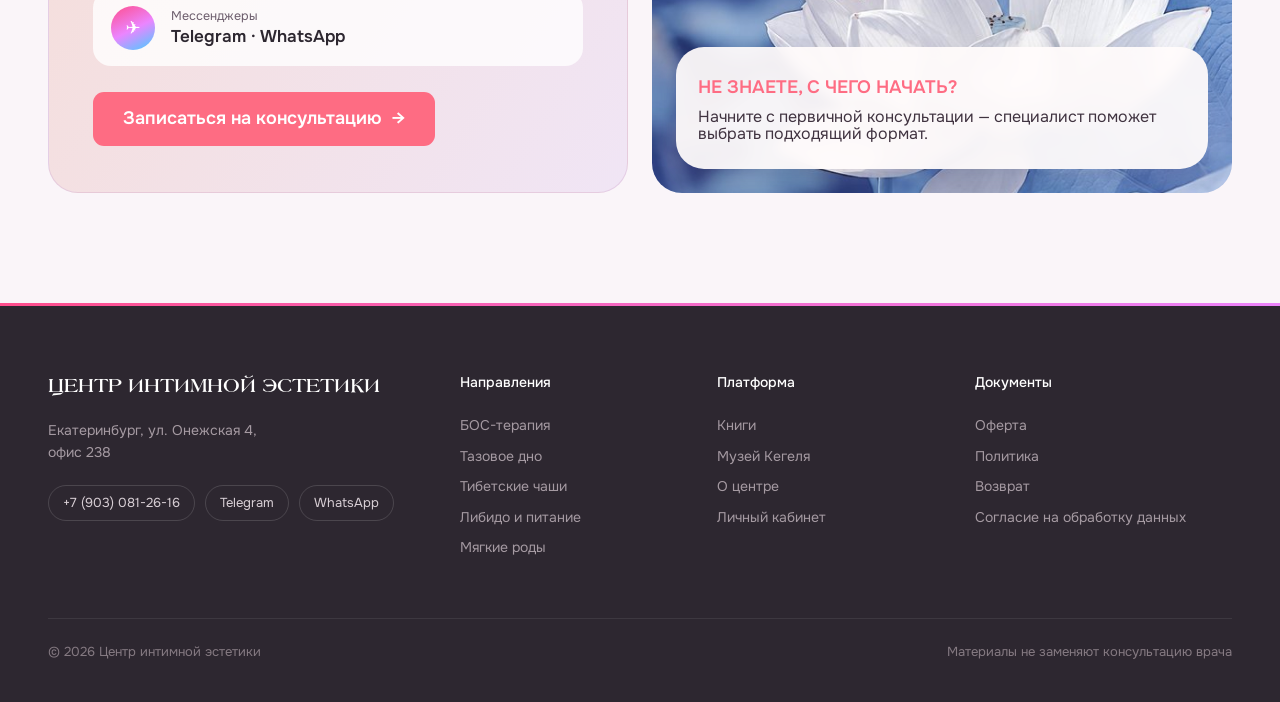
==== commit ab5f7eb7: "Вертикальный первый экран на телефоне и ровные отступы между блоками - мобильный первый экран главно" ====
--- a/site/index.html
+++ b/site/index.html
@@ -132,7 +132,7 @@
             <a class="btn" href="museum.html" style="margin-top:40px">Открыть музей <span class="arr">→</span></a>
           </div>
           <div class="museum__photo" data-reveal="right">
-            <img src="assets/img/photo-06756.jpg" alt="Екатерина Паньшина с тренажёрами для мышц тазового дна">
+            <img src="assets/img/museum-kate.jpg" alt="Екатерина Паньшина с перинеометром Кегеля">
             <div class="museum__tag"><b>Вход 150 ₽</b><span>Раздел «История и спорные практики» — бесплатно</span></div>
           </div>
         </div>
--- a/site/css/style.css
+++ b/site/css/style.css
@@ -116,6 +116,9 @@
   text-transform: uppercase;
   color: var(--ink);
 }
+.section > .container > .h-section,
+.section > .container > .section-head > .h-section { margin-bottom: 40px; }
+.h-section--tight { margin-bottom: 18px !important; }
 .h-section {
   font-family: var(--font-display);
   font-weight: 700;
@@ -735,7 +738,7 @@
 .feature small { display: block; margin-top: 4px; font-size: 13.5px; color: var(--muted); line-height: 1.35; }
 .museum__main .btn { margin-top: auto; align-self: flex-start; }
 .museum__photo { position: relative; border-radius: 30px; overflow: hidden; min-height: 520px; background: var(--g-mist); }
-.museum__photo img { position: absolute; inset: 0; width: 100%; height: 100%; object-fit: cover; object-position: center 25%; transition: transform 1.2s var(--ease); }
+.museum__photo img { position: absolute; inset: 0; width: 100%; height: 100%; object-fit: cover; object-position: center 8%; transition: transform 1.2s var(--ease); }
 .museum__photo:hover img { transform: scale(1.05); }
 .museum__tag { position: absolute; left: 20px; bottom: 20px; right: 20px; padding: 18px 20px; border-radius: 22px; background: rgba(255,251,251,.94); box-shadow: 0 12px 26px rgba(89,56,82,.14); }
 .museum__tag b { display: block; font-size: 16px; font-weight: 600; color: var(--pink); text-transform: uppercase; }
@@ -1088,6 +1091,7 @@
 }
 
 @media (max-width: 1180px) {
+  .section { padding: 88px 0; }
   .nav, .header-actions .icon-btn, .header-actions .btn { display: none; }
   .burger { display: block; }
   .mega, .mega-backdrop { display: none; }
@@ -1146,15 +1150,16 @@
   .logo img { width: 30px; height: 38px; }
   .logo__text { font-size: 14px; line-height: 15px; gap: 1px; }
   .h-section { font-size: 34px; }
+  .section > .container > .h-section, .section > .container > .section-head > .h-section { margin-bottom: 28px; }
   .section { padding: 70px 0; }
   .lead { font-size: 16px; }
   .section-head { margin-bottom: 28px; }
   .section-head--row { flex-direction: column; align-items: flex-start; }
 
   .hero__inner { display: flex; flex-direction: column; min-height: 0; padding-bottom: 40px; }
-  .hero__media { position: relative; order: -1; right: auto; left: 0; top: 0; width: 100%; height: auto; aspect-ratio: 1 / 1.05; margin-top: 16px; }
-  .hero__plate { left: 0; right: 0; width: 100%; top: 12%; height: 88%; }
-  .hero__photo { object-fit: contain; object-position: bottom; }
+  .hero__media { position: relative; order: -1; right: auto; left: 0; top: 0; width: 100%; height: auto; aspect-ratio: 1 / 1.28; margin-top: 16px; }
+  .hero__plate { left: 0; right: 0; width: 100%; top: 0; height: 100%; }
+  .hero__photo { inset: 0 auto 0 -6%; width: 112%; object-fit: contain; object-position: bottom; }
   .hero__text { padding-top: 28px; margin: 0; }
   .hero__title { font-size: 40px; }
   .hero__sub { font-size: 20px; margin-top: 14px; text-transform: uppercase; }
@@ -1242,7 +1247,7 @@
 /* ==========================================================================
    Книги
    ========================================================================== */
-.books-hero { background: var(--bg-rose); padding: 56px 0 40px; }
+.books-hero { background: var(--bg-rose); padding: 44px 0 72px; }
 .books-hero .h-section { margin-top: 26px; font-size: 64px; }
 .books-hero .lead { margin-top: 18px; max-width: 560px; }
 
@@ -1278,7 +1283,7 @@
 .author-strip .btn { margin-top: 22px; }
 
 /* страница книги */
-.b-hero { background: var(--bg-rose); padding: 44px 0 80px; overflow: hidden; }
+.b-hero { background: var(--bg-rose); padding: 44px 0 72px; overflow: hidden; }
 .b-hero__grid { display: grid; grid-template-columns: 540px 1fr; gap: 70px; align-items: center; margin-top: 26px; }
 .b-hero__media { position: relative; }
 .b-hero__plate { position: absolute; left: -40px; right: 60px; top: 60px; bottom: -40px; border-radius: 34px; background: var(--g, var(--g-sky)); }
@@ -1371,7 +1376,7 @@
   .book-card__title { font-size: 30px; }
   .author-strip { grid-template-columns: 1fr; gap: 20px; padding: 16px 16px 24px; }
   .author-strip h2 { font-size: 28px; }
-  .b-hero { padding-bottom: 60px; }
+  .b-hero { padding-bottom: 52px; }
   .b-hero__plate { left: -12px; right: 24px; top: 30px; bottom: -20px; }
   .b-hero__photo { height: 440px; }
   .b-hero__media .badge-free { right: 14px; top: -16px; font-size: 11px; padding: 11px 13px; }
@@ -1583,7 +1588,7 @@
 /* ==========================================================================
    Музей Кегеля
    ========================================================================== */
-.m-hero { background: var(--bg-sky); padding: 40px 0 60px; }
+.m-hero { background: var(--bg-sky); padding: 44px 0 72px; }
 .m-hero__grid { display: grid; grid-template-columns: 1fr 520px; gap: 60px; align-items: center; margin-top: 24px; }
 .m-hero__title { font-size: 72px; line-height: 1; color: var(--ink); }
 .m-hero__sub { margin-top: 22px; font-family: var(--font-display); font-weight: 700; font-size: 28px; line-height: 1.12; color: var(--blue); }
@@ -1629,7 +1634,7 @@
   .m-grid { grid-template-columns: 1fr 1fr; }
 }
 @media (max-width: 760px) {
-  .m-hero { padding: 24px 0 40px; }
+  .m-hero { padding: 28px 0 52px; }
   .m-hero__title { font-size: min(46px, 9.4vw); }
   .m-hero__sub { font-size: 22px; }
   .m-hero__text { font-size: 16px; }
@@ -1667,6 +1672,13 @@
 .cat-card:hover { transform: translateY(-3px); box-shadow: var(--shadow-card); }
 .cat-card__arr { font-family: var(--font-body); font-size: 16px; color: var(--pink); width: 34px; height: 34px; border-radius: 50%; background: rgba(255,255,255,.75); display: grid; place-items: center; }
 .cat-card.is-active { box-shadow: var(--shadow-card); border-color: var(--pink); }
+@media (min-width: 1181px) {
+  .cat-card:last-child:nth-child(3n + 1) { grid-column: span 3; }
+  .cat-card:last-child:nth-child(3n + 2) { grid-column: span 2; }
+}
+@media (min-width: 761px) and (max-width: 1180px) {
+  .cat-card:last-child:nth-child(2n + 1) { grid-column: span 2; }
+}
 .m-sec-note { margin: 24px 0 18px; max-width: 760px; font-size: 16px; line-height: 1.5; color: var(--muted); }
 .m-sec-note b { color: var(--ink); font-weight: 600; }
 .m-item__label { font-size: 13px; font-weight: 600; letter-spacing: .06em; text-transform: uppercase; color: var(--pink); margin-bottom: 8px; }
@@ -1689,8 +1701,8 @@
 
 /* фото экспоната занимает плашку целиком */
 .m-item__photo--real { height: auto; background: #fff; display: grid; gap: 3px; padding: 0; }
-.m-item__photo--real img { width: 100%; height: auto; aspect-ratio: 3 / 2; object-fit: cover; }
-.m-card__media--photo { height: auto; aspect-ratio: 3 / 2; background: #fff; display: block; padding: 0; box-shadow: inset 0 0 0 1px rgba(77, 51, 71, .07); }
+.m-item__photo--real img { width: 100%; height: auto; aspect-ratio: 6 / 5; object-fit: cover; }
+.m-card__media--photo { height: auto; aspect-ratio: 6 / 5; background: #fff; display: block; padding: 0; box-shadow: inset 0 0 0 1px rgba(77, 51, 71, .07); }
 .m-card__media--photo img { width: 100%; max-width: none; height: 100%; max-height: none; object-fit: cover; padding: 0; }
 
 /* первый экран БОС: фото в плашке и небольшая карточка с играми */
@@ -1724,17 +1736,16 @@
 }
 
 /* музей: поиск и счётчик */
-.m-toolbar { display: flex; flex-wrap: wrap; gap: 14px; align-items: center; justify-content: space-between; margin: 36px 0 10px; }
-.m-toolbar .m-filter { margin: 0; flex: 1; }
+.m-toolbar { display: flex; flex-wrap: wrap; gap: 14px; align-items: center; justify-content: space-between; margin: 32px 0 20px; }
 .m-search input { height: 48px; width: 260px; padding: 0 18px; border-radius: 40px; border: 1px solid var(--line-2); background: #fff; font: inherit; font-size: 15px; color: var(--ink); transition: border-color .3s, box-shadow .3s; }
 .m-search input:focus { outline: none; border-color: var(--pink); box-shadow: 0 0 0 4px rgba(254, 108, 131, .14); }
-.m-count { margin: 0 0 18px; font-size: 13px; color: var(--caption); }
+.m-count { margin: 0; font-size: 13px; color: var(--caption); }
 .m-empty { margin-top: 24px; font-size: 16px; color: var(--muted); }
 .m-grid--near { grid-template-columns: repeat(3, 1fr); }
 .cat-card__arr { font-size: 15px; font-weight: 600; }
 @media (max-width: 1180px) { .m-grid--near { grid-template-columns: 1fr 1fr; } }
 @media (max-width: 760px) {
-  .m-toolbar { gap: 10px; }
+  .m-toolbar { gap: 12px; }
   .m-search input { width: 100%; height: 44px; }
   .m-search { width: 100%; }
   .m-grid--near { grid-template-columns: 1fr; }
@@ -1789,3 +1800,15 @@
   .modal--ticket h3 { font-size: 26px; }
   .ticket__price b { font-size: 34px; }
 }
+
+/* музей: о музее и пример карточки */
+.m-about__lead { max-width: 820px; font-size: 19px; line-height: 1.55; color: var(--text); }
+.m-sample { display: grid; grid-template-columns: 380px 1fr; gap: 56px; align-items: center; }
+.m-sample__card .m-card { max-width: 380px; }
+.m-sample__text > p { font-size: 18px; line-height: 1.6; color: var(--text); }
+.m-sample__text .about-book__list { margin-top: 22px; }
+.m-sample__text .about-book__list li { font-size: 16px; }
+.m-sample__text .about-book__list b { font-weight: 600; color: var(--ink); }
+.m-sample__hint { margin-top: 20px; font-size: 14.5px; line-height: 1.5; color: var(--caption); }
+@media (max-width: 1180px) { .m-sample { grid-template-columns: 1fr; gap: 28px; } .m-sample__card .m-card { max-width: none; } }
+@media (max-width: 760px) { .m-about__lead { font-size: 17px; } .m-sample__text > p { font-size: 16px; } }
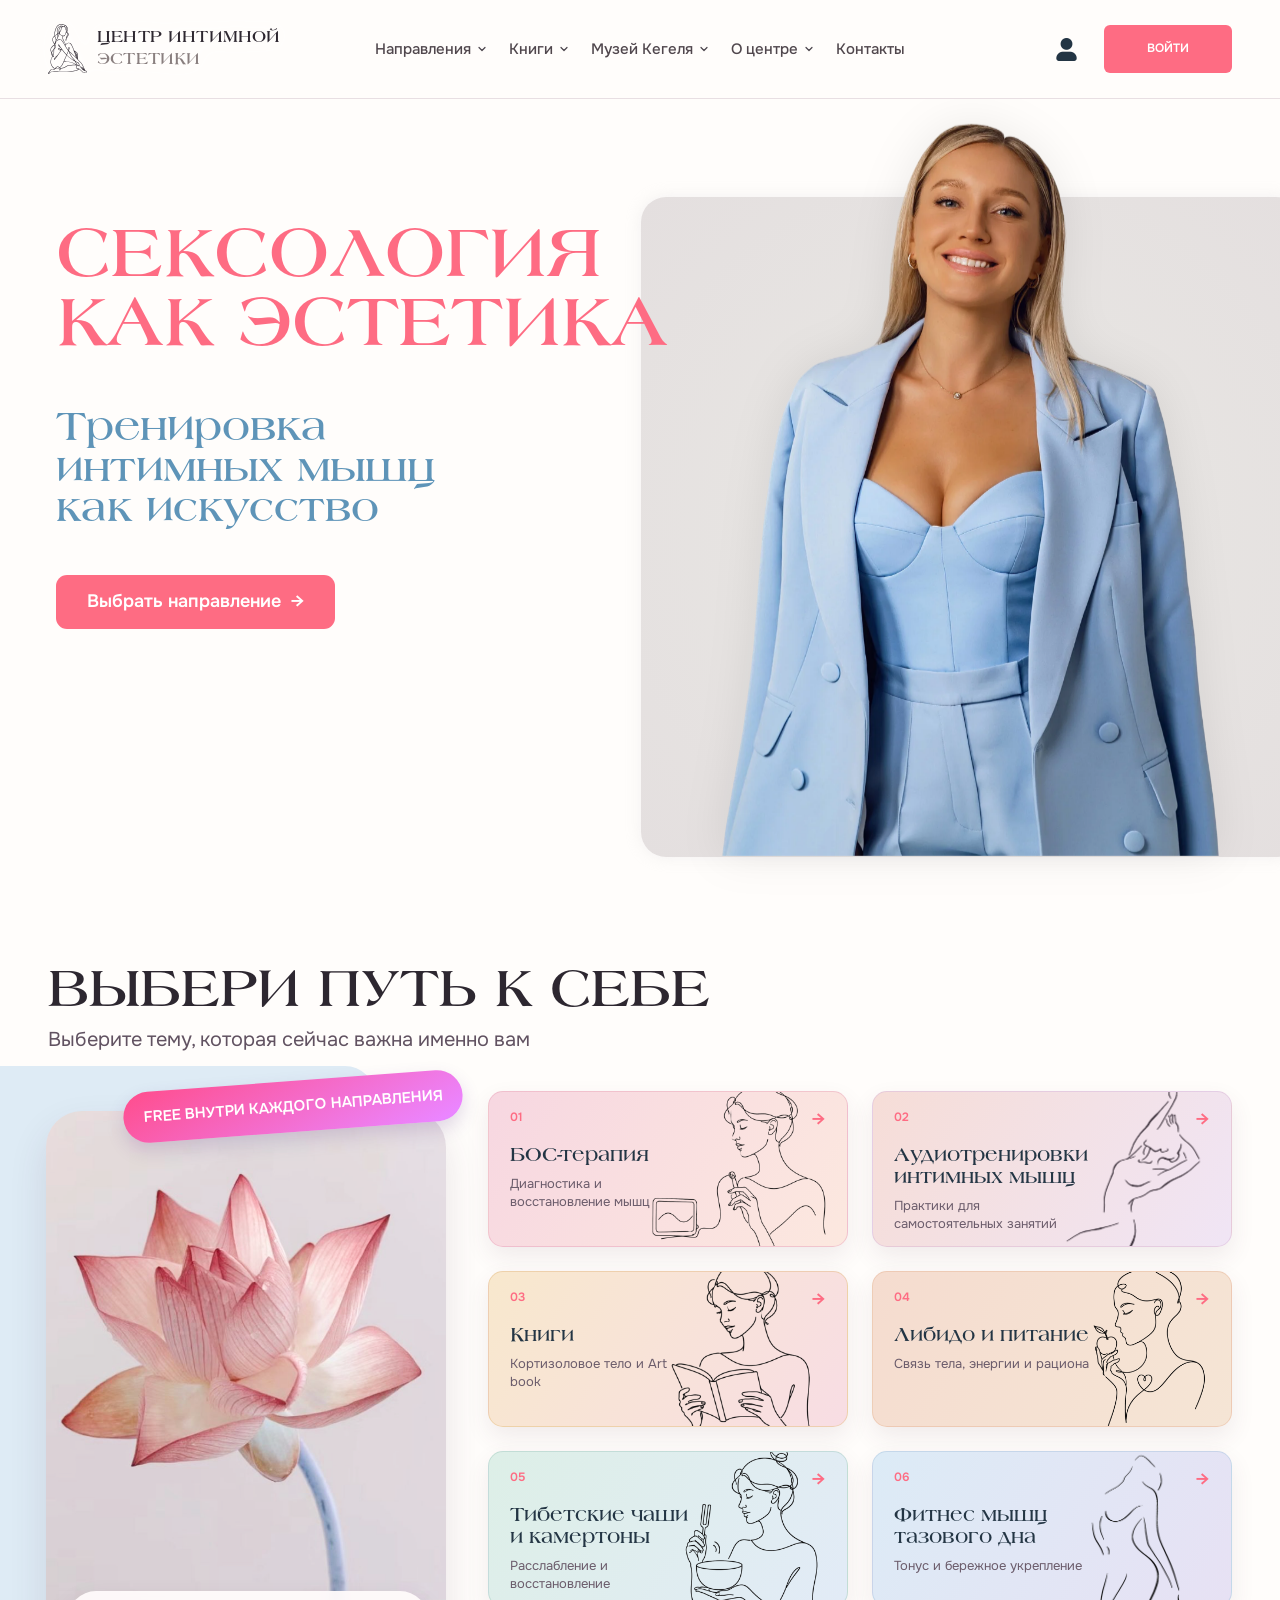
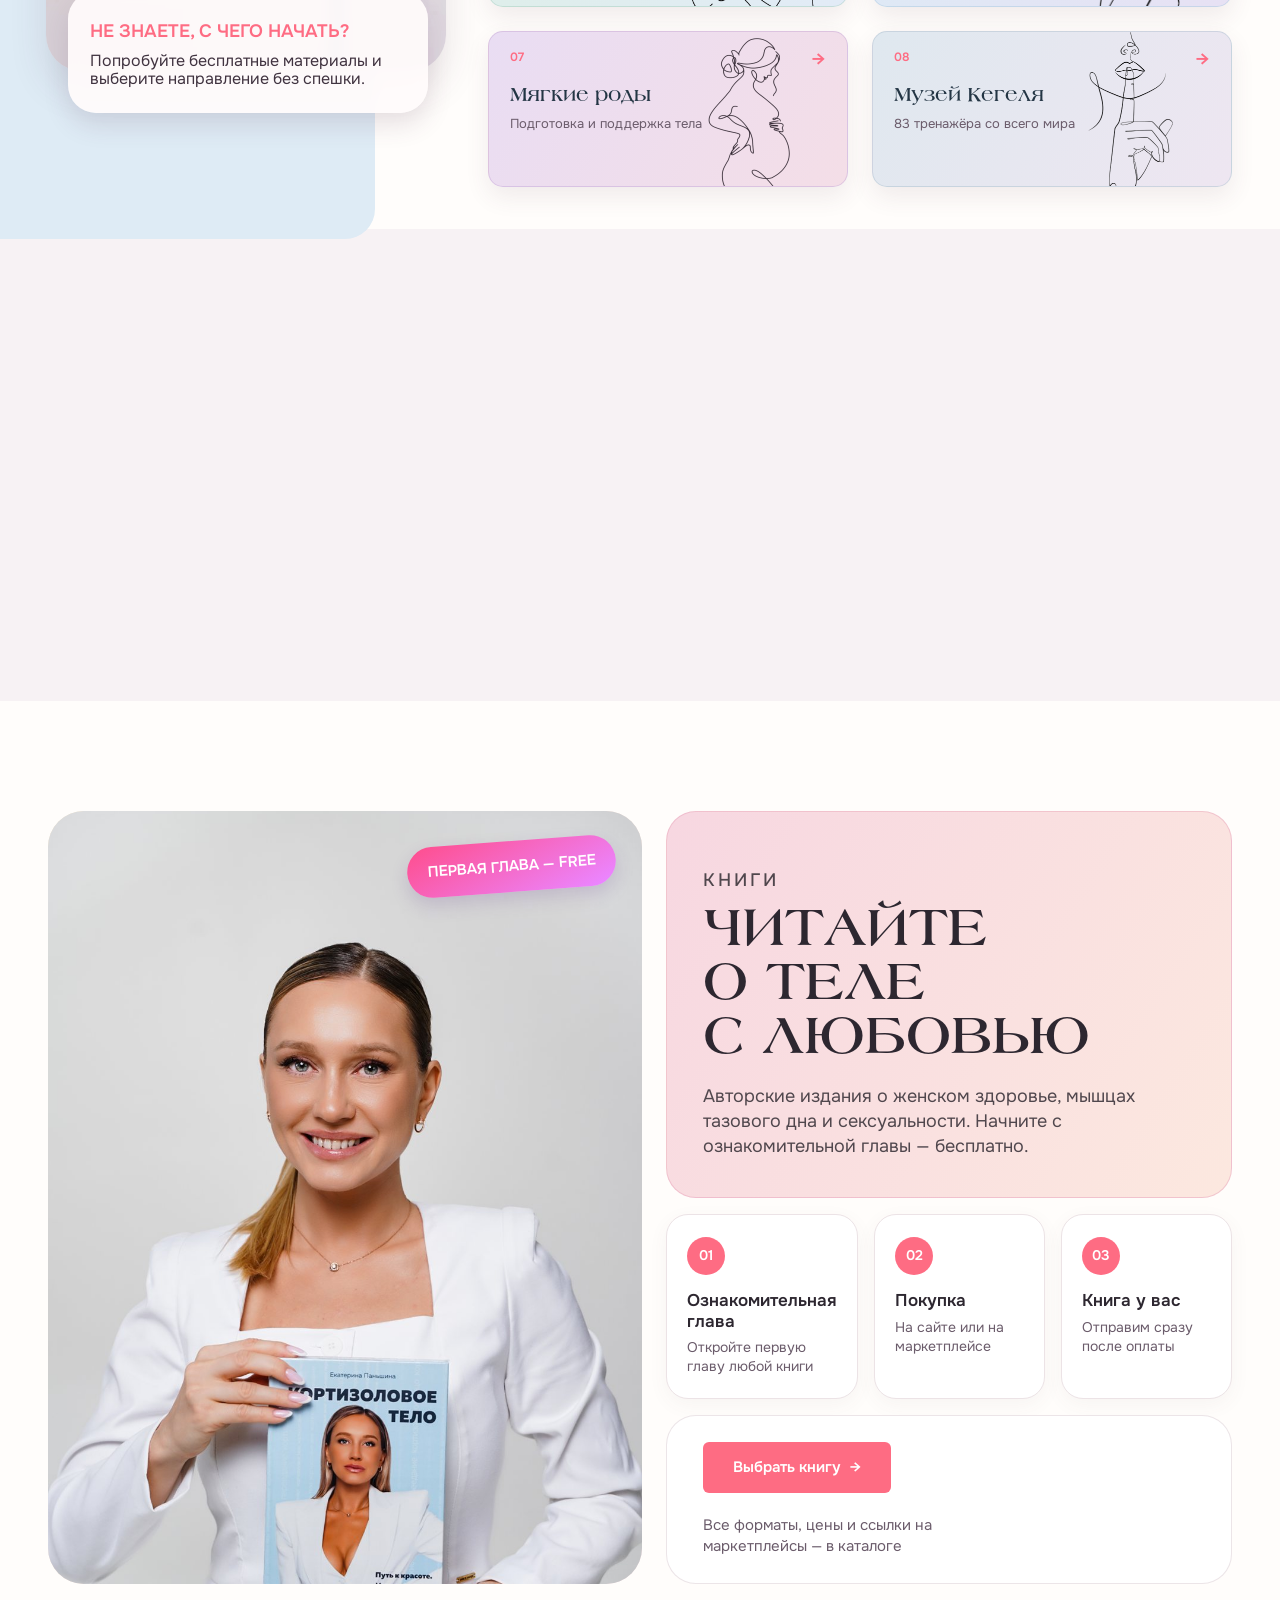
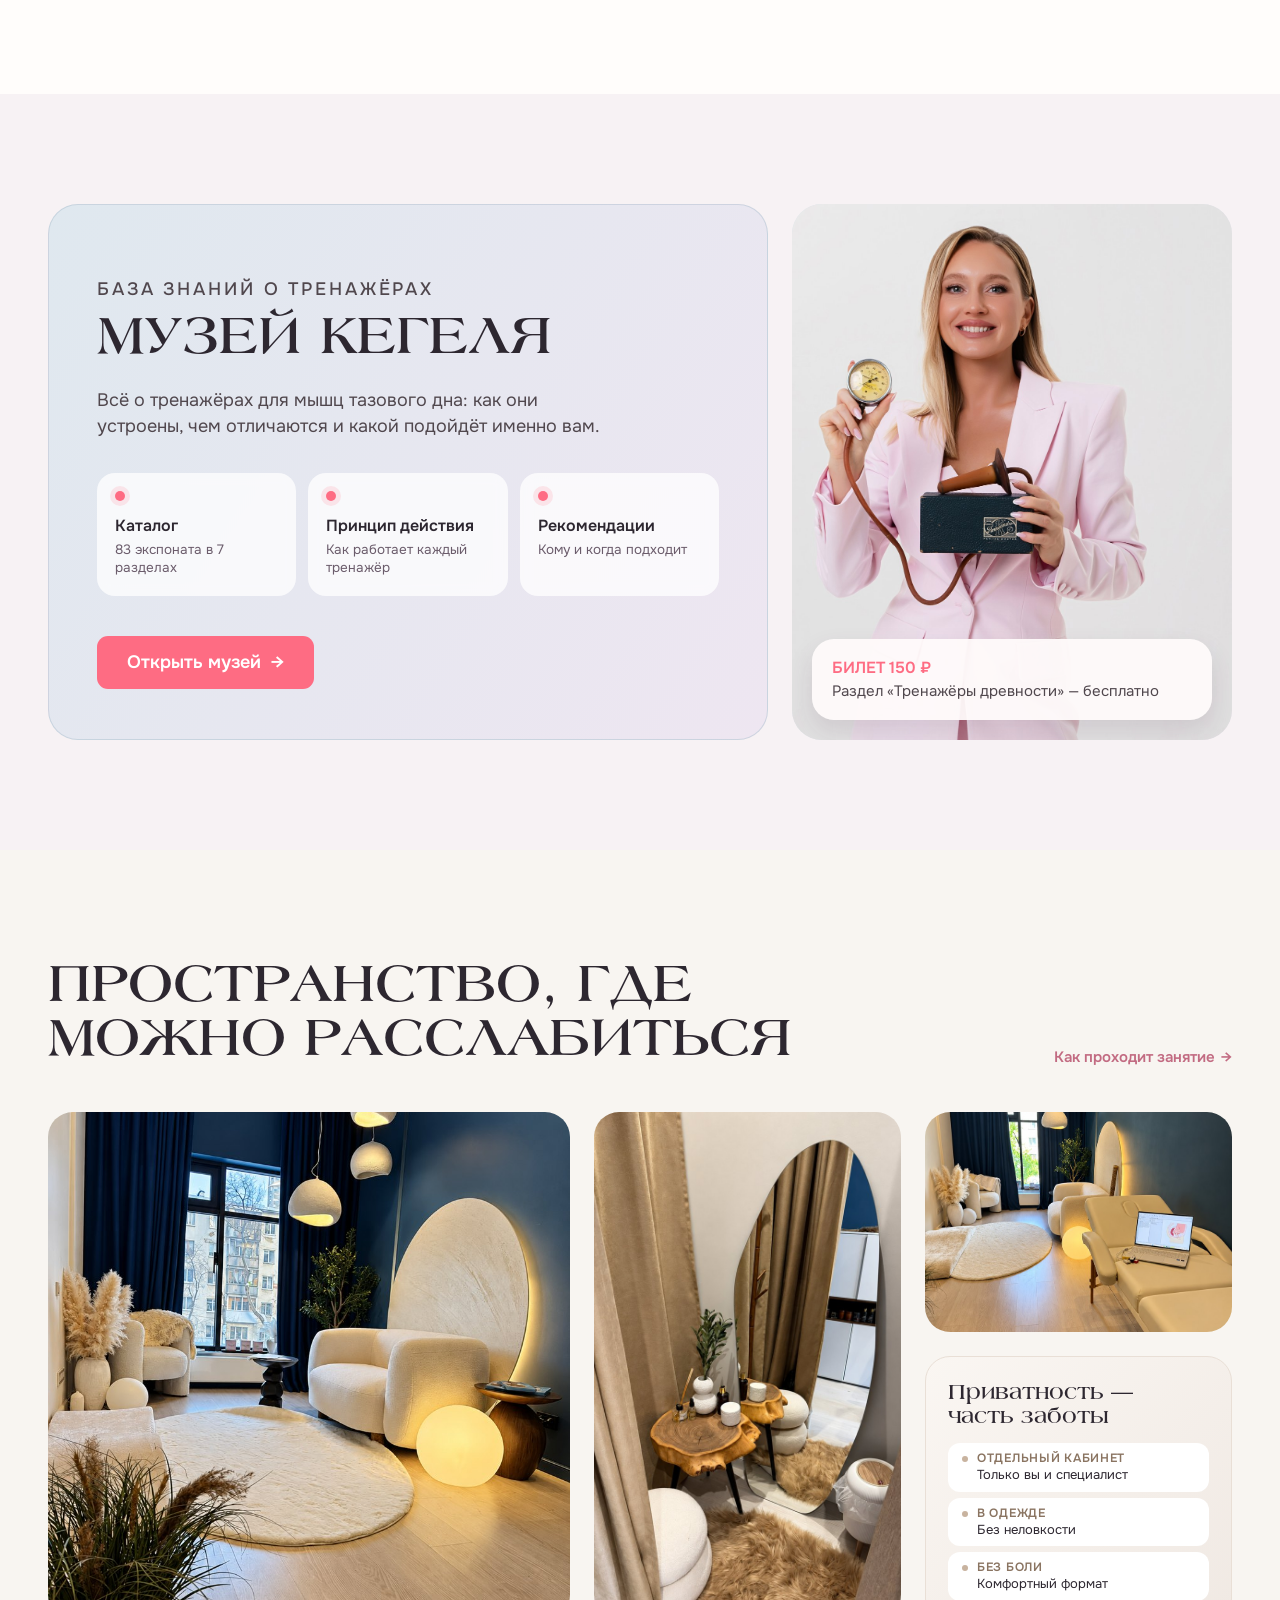
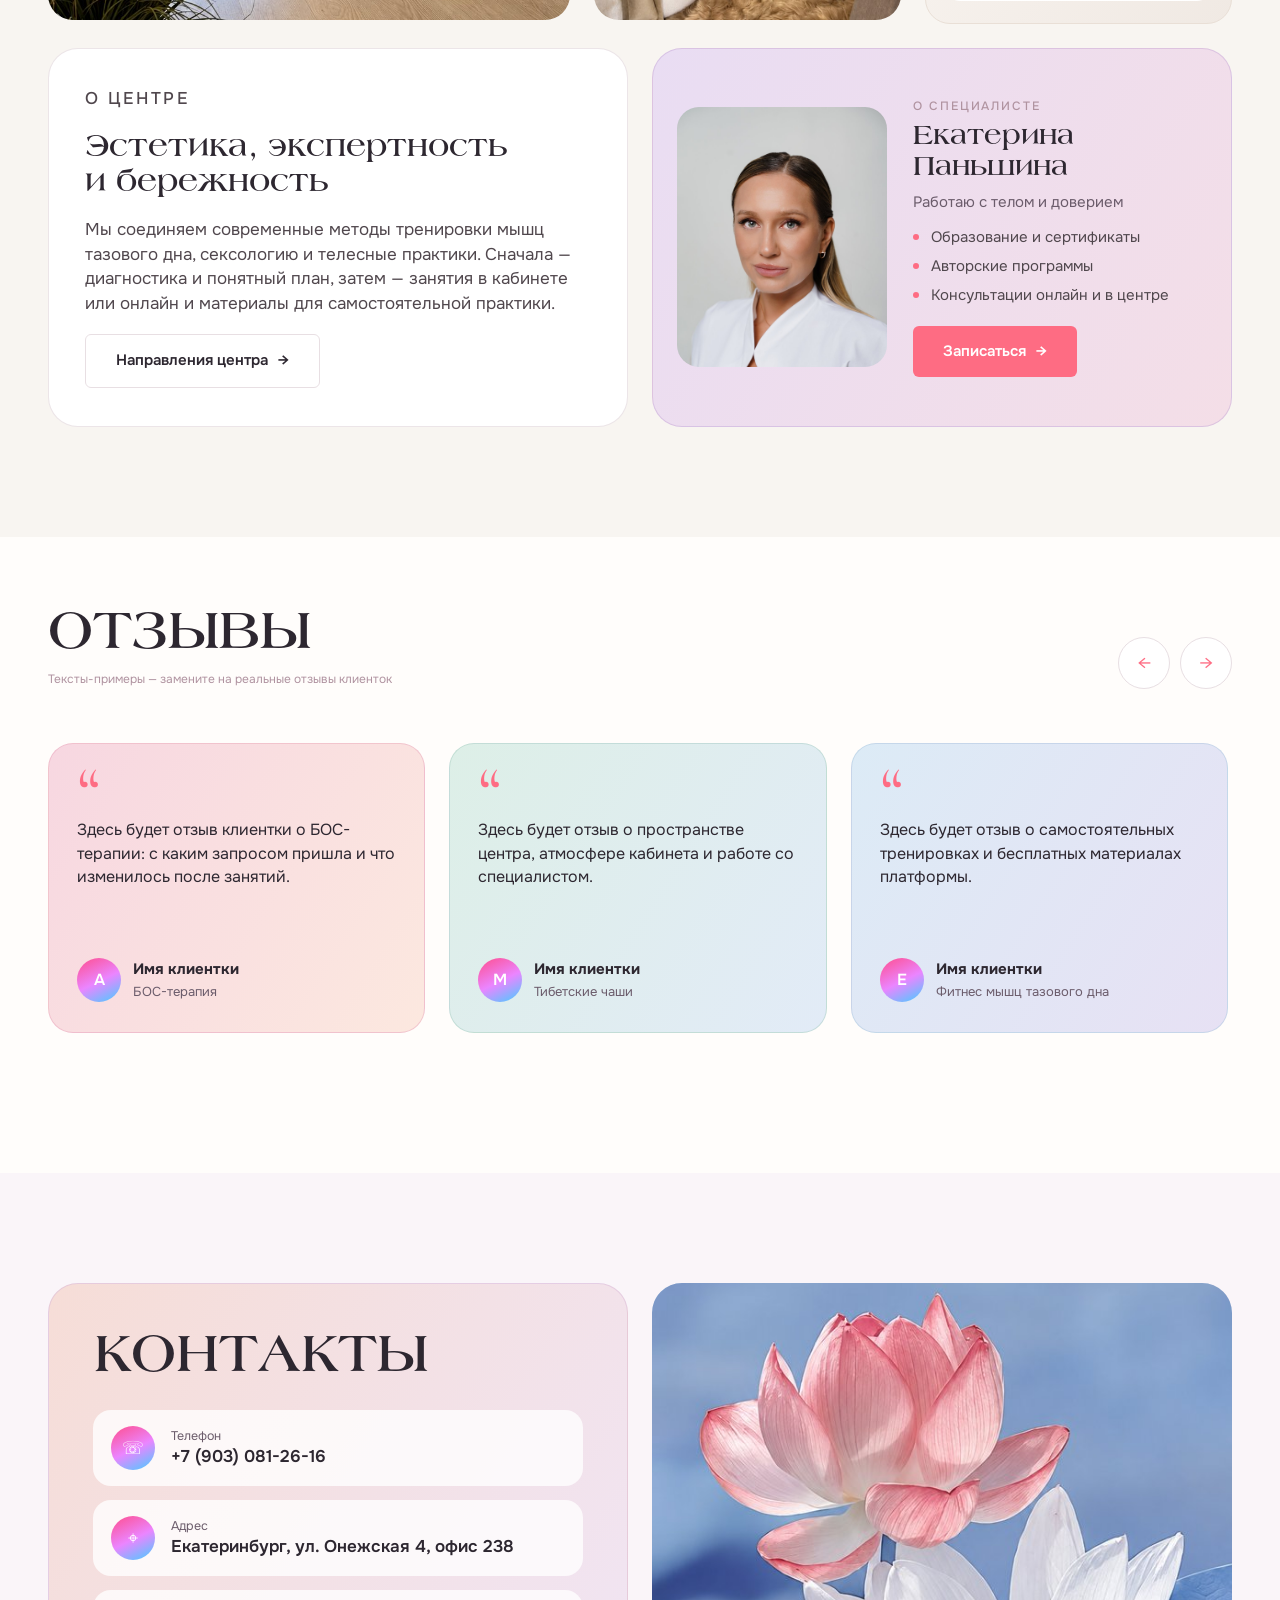
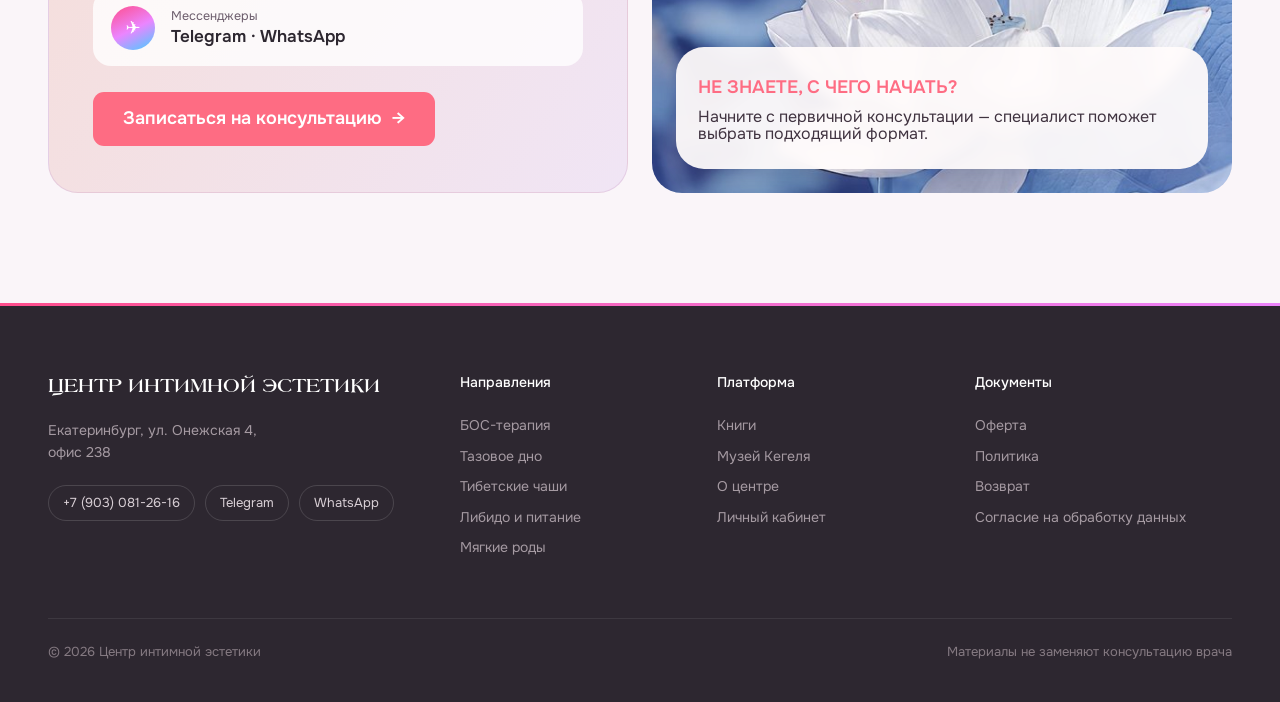
==== commit 084651e3: "Музей: семь разделов и дизайн билета - «История и спорные практики» → «Тренажёры древности» - из наз" ====
--- a/site/index.html
+++ b/site/index.html
@@ -125,7 +125,7 @@
             <h2 class="h-section" style="margin-top:10px">Музей Кегеля</h2>
             <p>Всё о тренажёрах для мышц тазового дна: как они устроены, чем отличаются и какой подойдёт именно вам.</p>
             <div class="museum__features">
-              <div class="feature"><i></i><b>Каталог</b><small>83 экспоната в 10 разделах</small></div>
+              <div class="feature"><i></i><b>Каталог</b><small>83 экспоната в 7 разделах</small></div>
               <div class="feature"><i></i><b>Принцип действия</b><small>Как работает каждый тренажёр</small></div>
               <div class="feature"><i></i><b>Рекомендации</b><small>Кому и когда подходит</small></div>
             </div>
@@ -133,7 +133,7 @@
           </div>
           <div class="museum__photo" data-reveal="right">
             <img src="assets/img/museum-kate.jpg" alt="Екатерина Паньшина с перинеометром Кегеля">
-            <div class="museum__tag"><b>Вход 150 ₽</b><span>Раздел «История и спорные практики» — бесплатно</span></div>
+            <div class="museum__tag"><b>Билет 150 ₽</b><span>Раздел «Тренажёры древности» — бесплатно</span></div>
           </div>
         </div>
       </div>
--- a/site/css/style.css
+++ b/site/css/style.css
@@ -1782,23 +1782,55 @@
 .m-lock .btn { margin-top: 22px; }
 [data-museum-item].is-locked .b-hero__photo img { filter: saturate(.4) blur(6px); }
 
-.modal--ticket .modal__card { max-width: 480px; text-align: left; }
-.modal--ticket h3 { font-family: var(--font-display); font-weight: 700; font-size: 32px; line-height: 1.1; color: var(--ink); margin: 8px 0 0; }
-.ticket__price { display: flex; align-items: baseline; gap: 12px; flex-wrap: wrap; margin: 16px 0 20px; }
-.ticket__price b { font-family: var(--font-price); font-weight: 600; font-variant-numeric: lining-nums; font-feature-settings: "lnum" 1; font-size: 42px; line-height: 1; color: var(--pink-deep); }
-.ticket__price span { font-size: 14px; color: var(--muted); }
-.ticket__list { list-style: none; display: grid; gap: 12px; margin: 0 0 24px; padding: 0; }
-.ticket__list li { display: grid; grid-template-columns: 24px 1fr; gap: 12px; align-items: start; font-size: 15px; line-height: 1.45; color: var(--text); }
-.ticket__list .bubble { width: 20px; height: 20px; margin-top: 2px; }
+.modal--ticket .modal__card { width: min(720px, 100%); max-width: 720px; padding: 0; overflow: hidden; text-align: left; background: #fff; }
+.modal--ticket .modal__card::before { display: none; }
+.modal--ticket .modal__close { z-index: 4; background: rgba(255,255,255,.92); }
+.ticket { position: relative; display: grid; grid-template-columns: 272px 1fr; }
+
+/* корешок билета с фотографией */
+.ticket__stub { position: relative; display: flex; align-items: flex-end; min-height: 460px; background: var(--g-rose); overflow: hidden; }
+.ticket__stub img { position: absolute; inset: 0; width: 100%; height: 100%; object-fit: cover; object-position: center top; }
+.ticket__stub-in { position: relative; z-index: 2; width: 100%; padding: 72px 20px 20px; background: linear-gradient(to top, rgba(30,22,32,.92), rgba(30,22,32,.84) 42%, rgba(30,22,32,.5) 74%, rgba(30,22,32,0)); color: #fff; }
+.ticket__kicker { font-size: 11px; font-weight: 600; letter-spacing: .16em; text-transform: uppercase; opacity: .95; }
+.ticket__price { margin: 6px 0 4px; }
+.ticket__price b { font-family: var(--font-price); font-weight: 600; font-variant-numeric: lining-nums; font-feature-settings: "lnum" 1; font-size: 44px; line-height: 1; color: #fff; }
+.ticket__no { font-size: 11.5px; letter-spacing: .04em; opacity: .8; }
+
+/* линия отрыва и полукруглые просечки */
+.ticket__body { position: relative; padding: 34px 34px 32px; }
+.ticket__body::before { content: ""; position: absolute; left: 0; top: 16px; bottom: 16px; border-left: 2px dashed var(--line-2); }
+
+.ticket__meta { display: none; }
+.ticket__eyebrow { font-size: 11.5px; font-weight: 600; letter-spacing: .14em; text-transform: uppercase; color: var(--pink-deep); }
+.modal--ticket h3 { margin: 8px 0 0; font-family: var(--font-display); font-weight: 700; font-size: 38px; line-height: 1; text-transform: uppercase; color: var(--ink); }
+.ticket__quote { margin-top: 18px; font-family: var(--font-price); font-style: italic; font-size: 21px; line-height: 1.35; color: var(--ink); }
+.ticket__author { margin-top: 8px; font-size: 11.5px; font-weight: 600; letter-spacing: .09em; text-transform: uppercase; color: var(--pink-deep); }
+.ticket__list { list-style: none; display: grid; gap: 10px; margin: 20px 0 22px; padding: 18px 0 0; border-top: 1px solid var(--line-2); }
+.ticket__list li { display: grid; grid-template-columns: 22px 1fr; gap: 11px; align-items: start; font-size: 14.5px; line-height: 1.45; color: var(--text); }
+.ticket__list .bubble { width: 18px; height: 18px; margin-top: 2px; }
 .modal--ticket .btn { width: 100%; justify-content: center; }
 .modal--ticket .btn--ghost { margin-top: 10px; }
-.ticket__soon { margin: 10px 0 0; font-size: 13.5px; line-height: 1.4; color: var(--pink-deep); }
+.ticket__soon { margin: 10px 0 0; font-size: 13px; line-height: 1.4; color: var(--pink-deep); }
+.m-intro__buy { margin: 20px 0 10px; width: auto; align-self: start; justify-self: start; }
+
 @media (max-width: 760px) {
+  .modal--ticket .modal__card { width: min(420px, 100%); }
   .modal--ticket .btn { padding-left: 16px; padding-right: 16px; font-size: 15px; }
+  .ticket { grid-template-columns: 1fr; }
+  .ticket__stub { min-height: 230px; }
+  .ticket__stub img { object-position: center 14%; }
+  .ticket__stub-in { display: none; }
+  .ticket__meta { display: flex; align-items: baseline; gap: 12px; margin-top: 14px; }
+  .ticket__meta b { font-family: var(--font-price); font-weight: 600; font-variant-numeric: lining-nums; font-feature-settings: "lnum" 1; font-size: 34px; line-height: 1; color: var(--pink-deep); }
+  .ticket__meta span { font-size: 11.5px; letter-spacing: .04em; color: var(--caption); }
+  .ticket__body { padding: 26px 20px 24px; }
+  .ticket__body::before { left: 16px; right: 16px; top: 0; bottom: auto; border-left: 0; border-top: 2px dashed var(--line-2); }
+  .modal--ticket h3 { font-size: 30px; }
+  .ticket__quote { font-size: 19px; }
+  .ticket__price b { font-size: 36px; }
   .m-lock { padding: 24px 20px; }
   .m-lock h3 { font-size: 23px; }
-  .modal--ticket h3 { font-size: 26px; }
-  .ticket__price b { font-size: 34px; }
+  .m-intro__buy { width: 100%; }
 }
 
 /* музей: о музее и пример карточки */
